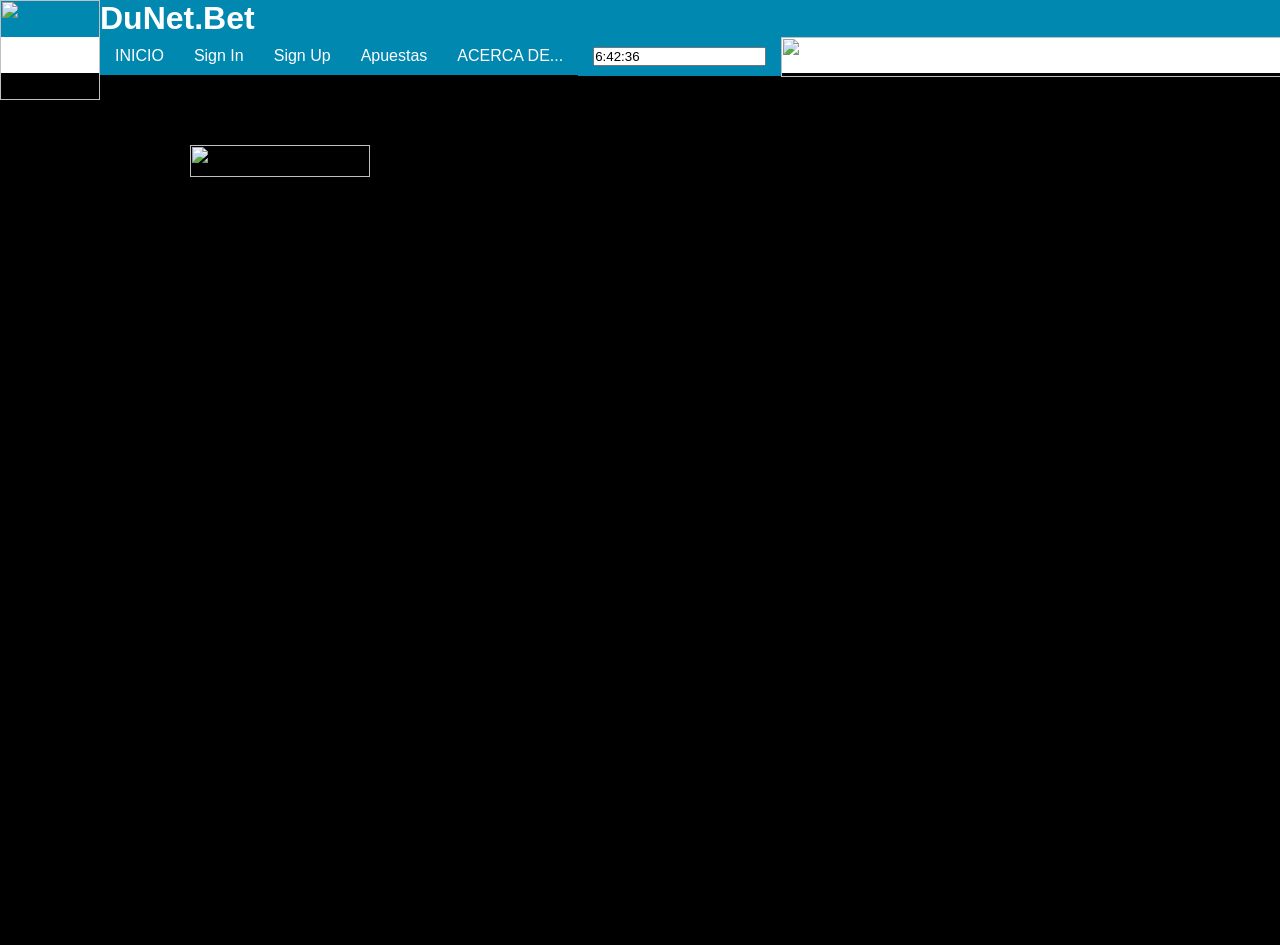
==== index.html @ fda22833 "Agregando funcionalidad de apostar completa" ====
<html>

<head>
	<title>DuNet.Bet Apuestas Deportivas</title>

	<link rel="stylesheet" href="CSS.css">

	<script type="text/javascript" src="JavaScript.js"></script>


	<script type="text/javascript">
		/*Esta funcion permite desplegar las opciones de las apuestas */
		function desplegar(tabla_a_desplegar, estadoT) {
			var tablA = document.getElementById(tabla_a_desplegar);
			var estadOt = document.getElementById(estadoT);

			switch (tablA.style.display) {
				case "none":
					tablA.style.display = "block";
					estadOt.innerHTML = "Ocultar coneNido"
					break;
				default:
					tablA.style.display = "none";
					estadOt.innerHTML = "Mostrar coNteNido"
					break;
			}
		} 
	</script>
</head>

<body>
	<script>
		var r = setInterval("hora()");
	</script>
	<div id="header">
		<ul class="nav">
			<li>
				<img src="https://image.flaticon.com/icons/svg/53/53246.svg" height="100px">
			</li>
			<div id="font" color="Whithe">
				<h1>DuNet.Bet</h1>
			</div>
			<li>
				<a href="https://edgarlemus.github.io/index.html">INICIO</a>
			</li>
			<li>
				<a href="#miModal2">Sign In</a>
			</li>
			<li>
				<a href="#miModal">Sign Up</a>
			</li>
			<li>
				<a href="#miModal3">Apuestas</a>
			</li>
			<li>
				<a href="https://edgarlemus.github.io/Acerca.html">ACERCA DE...</a>
			</li>
			<li>
				<a href="">
					<p>
						<form>
							<input type "text" name="mireloj" onclick="hora">
						</form>
					</p>
				</a>
			</li>
			<li>
				<div>
					<img src="https://edgarlemus.github.io/continuidad2.jpg" height="40px" width="577">
				</div>
			</li>
		</ul>
	</div>
	<br>
	<br>
	<div id="contenedor">
		<br>
		<br>
		<br>
		<br>
		<center>
			<div id="container">
				<div id="slider">
					<figure>
						<img src="http://www.futbolypoker.com/wp-content/uploads/2016/09/barsa-madrid-atletico.jpg" alt>
						<img src="https://3.bp.blogspot.com/-KJ3viiTWZzM/V7-4p0g2rTI/AAAAAAAABXQ/W3p3cTBWV5wLwqEpEs8mnenDtg_yWc5LgCLcB/s1600/Group%2BStage%2BDraw%2BFor%2BChampions%2BLeague.jpg"
						 alt>
						<img src="http://www.futbolypoker.com/wp-content/uploads/2016/09/borussia-madrid-16.jpg" alt>
						<img src="https://cdn.vox-cdn.com/thumbor/oLOKF3Wvp6DNpCs7K2Aa_NggYmw=/0x0:1920x1280/1200x675/filters:focal(700x388:1006x694)/cdn.vox-cdn.com/uploads/chorus_image/image/56382327/003_Floyd_Mayweather_vs_Conor_McGregor.0.jpg"
						 alt>
						<img src="http://cdn.craziestsportsfights.com/wp-content/uploads/2015/10/ufc-ultimate-fighting-championship-logo-wallpaper-background.jpg"
						 alt>
					</figure>
				</div>
			</div>
		</center>
		<div id="miModal" class="modal">
			<div class="modal-contenido">
				<a href="#">Close...</a>
				<br>
				<center>
					<h1>DUNET.BET SIGN UP</h1>
				</center>
				<br>
				<label>
					<b>First Name:</b>
				</label>
				<input id="firstR" type="text" placeholder="Enter First Name" name="first" required>
				<br>
				<label>
					<b>Last Name:</b>
				</label>
				<input id="lastR" type="text" placeholder="Enter Last Name" name="last" required>
				<br>
				<label>
					<b>Email:</b>
				</label>
				<input id="emailR" type="text" placeholder="Enter Email" name="email" required>
				<br>
				<label>
					<b>Password:</b>
				</label>
				<input id="passwordR" type="password" placeholder="Enter Password" name="psw" required>
				<br>
				<label>
					<b>Repeat Password:</b>
				</label>
				<input id="passwordRR" type="password" placeholder="Repeat Password" name="psw-repeat" required>
				<br>
				<label>
					<b>Birthdate:</b>
				</label>
				<input id="birthdate" type="text" placeholder="Enter Birthdate" name="birthdate" required>
				<br>
				<label>
					<b>Documents:</b>
				</label>
				<input id="documents" type="text" placeholder="Enter Identity Documents" name="documents" required>
				<br>
				<div class="clearfix">
					<center>
						<button type="submit" onclick="registrerUser()" class="signupbtn">Sign Up</button>
					</center>
				</div>
				<div id="demo">Si tienes cuenta de Facebook ingresa con ella</div>
				<button onclick="info()">Login whit Facebook</button>
			</div>
		</div>



		<div id="miModal2" class="modal2">
			<div class="modal-contenido2">
				<a href="#">Close...</a>
				<br>
				<center>
					<h1>DUNET.BET LOGIN</h1>
				</center>
				<br>
				<label>
					<b>Email:</b>
				</label>
				<input id="emailL" type="text" placeholder="Enter Email" name="email" required>
				<br>
				<label>
					<b>Password:</b>
				</label>
				<input id="passwordL" type="password" placeholder="Enter Password" name="psw" required>
				<br>
				<input type="checkbox" checked="checked"> Remember me
				<p>By creating an account you agree to our
					<a href="#">Terms & Privacy</a>.</p>
				<br>
				<div class="clearfix">
					<center>
						<button type="submit" onclick="signIn()" class="signupbtn">Sign Up</button>
					</center>
				</div>
				<div id="demo">Si tienes cuenta de Facebook ingresa con ella</div>
				<button onclick="login()">Login whit Facebook</button>
			</div>
		</div>

		<div id="miModal3" class="modal3">
			<div class="modal-contenido3">
				<a href="#">Close...</a>
				<br>
				<center>
					<h1>DUNET.BET #APUESTA</h1>
				</center>
				<br>
				<div>
					<table border="0" width="0">
						<tr>
							<td>Barcelona FC vs Real Madrid</td>
							<td onClick="desplegar('tabla_a_desplegar','estadoT')">[+]</td>
						</tr>
						<tr>
							<td>
								<table border="1" id="tabla_a_desplegar" style="display: none;">
									<tr>
										<td>
											<fieldset>
												<from name="formu1">
													<label>
														<input id="1.1" type="radio" name="d1" value="ganaLocal">
														<label id="1" value="Barcelona"> Barcelona </label>
														<label id="1.1.1">1.5</label>
													</label>
													<label>
														<input id="1.2" type="radio" name="d1" value="empate">
														<label id="2" value="Empate"> Empate </label>
														<label id="1.2.2">3.5</label>
													</label>
													<label>
														<input id="1.3" type="radio" name="d1" value="ganaVisitante">
														<label id="3" value="Real Madrid"> Real </label>
														<label id="1.3.3">2.5</label>
													</label>
												</from>
											</fieldset>
										</td>
									</tr>
								</table>
							</td>
						</tr>
					</table>

					<table border="0" width="0">
						<tr>
							<td>Bayern vs Dortmunt</td>
							<td onClick="desplegar('tabla_a_desplegar2','estadoT2')">[+]</td>
						</tr>
						<tr>
							<td>
								<table border="1" id="tabla_a_desplegar2" style="display: none;">
									<tr>
										<td>
											<fieldset>
												<from name="formu2">
													<label>
														<input id="2.1" type="radio" name="d2" value="ganaLocal">
														<label id="4" value="Bayern"> Bayern</label>
														<label id="2.1.1" value="1.13"> 1.13</label>
													</label>
													<label>
														<input id="2.2" type="radio" name="d2" value="empate">
														<label id="5" value="Empate"> Empate</label>
														<label id="2.2.2" value="7.8"> 7.8</label>
													</label>
													<label>
														<input id="2.3" type="radio" name="d2" value="ganaVisitante">
														<label id="6" value="Dortmunt"> Dortmunt </label>
														<label id="2.3.3" value="3.5">3.5</label>
													</label>
												</from>
											</fieldset>
										</td>
									</tr>
								</table>
							</td>
						</tr>
					</table>

					<table table border="0" width="0">
						<tr>
							<td>Inter vs Milan</td>
							<td onClick="desplegar('tabla_a_desplegar3','estadoT3')">[+]</td>
						</tr>
						<tr>
							<td>
								<table border="1" id="tabla_a_desplegar3" style="display: none;">
									<tr>
										<td>
											<fieldset>
												<from name="formu3">
													<label>
														<input id="3.1" type="radio" name="d3" value="ganaLocal">
														<label id="7" value="Inter"> Inter</label>
														<label id="3.1.1" value="2.33"> 2.33</label>
													</label>
													<label>
														<input id="3.2" type="radio" name="d3" value="empate">
														<label id="8" value="Empate"> Empate</label>
														<label id="3.2.2"> 5.7</label>
													</label>
													<label>
														<input id="3.3" type="radio" name="d3" value="ganaVisitante">
														<label id="9" value="Milan"> Milan</label>
														<label id="3.3.3"> 2.54</label>
													</label>
												</from>
											</fieldset>
										</td>
									</tr>
								</table>
							</td>
						</tr>
					</table>

					<table table border="0" width="0">
						<tr>
							<td>Chelsea vs Leicester</td>
							<td onClick="desplegar('tabla_a_desplegar4','estadoT4')">[+]</td>
						</tr>
						<tr>
							<td>
								<table border="1" id="tabla_a_desplegar4" style="display: none;">
									<tr>
										<td>
											<fieldset>
												<from name="formu4">
													<label>
														<input id="4.1" type="radio" name="d4" value="ganaLocal">
														<label id="10" value="Chelsea"> Chelsea</label>
														<label id="4.1.1"> 1.7</label>
													</label>
													<label>
														<input id="4.2" type="radio" name="d4" value="empate">
														<label id="11" value="Empate"> Empate</label>
														<label id="4.2.2"> 7.4</label>
													</label>
													<label>
														<input id="4.3" type="radio" name="d4" value="ganaVisitante">
														<label id="12" value="Leicester"> Leicester</label>
														<label id="4.3.3"> 2.6</label>
													</label>
												</from>
											</fieldset>
										</td>
									</tr>
								</table>
							</td>
						</tr>
					</table>

					<table table border="0" width="0">
						<tr>
							<td>PSG vs Monaco</td>
							<td onClick="desplegar('tabla_a_desplegar5','estadoT5')">[+]</td>
						</tr>
						<tr>
							<td>
								<table border="1" id="tabla_a_desplegar5" style="display: none;">
									<tr>
										<td>
											<fieldset>
												<from name="formu5">
													<label>
														<input id="5.1" type="radio" name="d5" value="ganaLocal">
														<label id="13" value="PSG"> PSG</label>
														<label id="5.1.1"> 1.03</label>
													</label>
													<label>
														<input id="5.2" type="radio" name="d5" value="empate">
														<label id="14" value="Empate"> Empate</label>
														<label id="5.2.2"> 16.3</label>
													</label>
													<label>
														<input id="5.3" type="radio" name="d5" value="ganaVisitante">
														<label id="15" value="Monaco"> Monaco</label>
														<label id="5.3.3"> 5.6</label>
													</label>
												</from>
											</fieldset>
										</td>
									</tr>
								</table>
							</td>
						</tr>
					</table>

					<table table border="0" width="0">
						<tr>
							<td>Ajax vs Feyenord</td>
							<td onClick="desplegar('tabla_a_desplegar6','estadoT6')">[+]</td>
						</tr>
						<tr>
							<td>
								<table border="1" id="tabla_a_desplegar6" style="display: none;">
									<tr>
										<td>
											<fieldset>
												<legend>Ajax vs Feyenord</legend>
												<from name="formu6">
													<label>
														<input id="6.1" type="radio" name="d6" value="ganaLocal">
														<label id="16" value="Ajax"> Ajax</label>
														<label id="6.1.1"> 1.12 </label>
													</label>
													<label>
														<input id="6.2" type="radio" name="d6" value="empate">
														<label id="17" value="Empate"> Empate</label>
														<label id="6.2.2"> 8.7</label>
													</label>
													<label>
														<input id="6.3" type="radio" name="d6" value="ganaVisitante">
														<label id="18" value="Feyernord"> Feyenord</label>
														<label id="6.3.3"> 8.2</label>
													</label>
												</from>
											</fieldset>
										</td>
									</tr>
								</table>
							</td>
						</tr>
					</table>

					<table table border="0" width="0">
						<tr>
							<td>Manchester City vs Manchester United</td>
							<td onClick="desplegar('tabla_a_desplegar7','estadoT7')">[+]</td>
						</tr>
						<tr>
							<td>
								<table border="1" id="tabla_a_desplegar7" style="display: none;">
									<tr>
										<td>
											<fieldset>
												<from name="formu7">
													<label>
														<input id="7.1" type="radio" name="d7" value="ganaLocal">
														<label id="19" value="Mancit"> ManCit</label>
														<label id="7.1.1"> 2.4</label>
													</label>
													<label>
														<input id="7.2" type="radio" name="d7" value="empate">
														<label id="20" value="Empate"> Empate</label>
														<label id="7.2.2"> 4.5</label>
													</label>
													<label>
														<input id="7.3" type="radio" name="d7" value="ganaVisitante">
														<label id="21" value="ManUnited"> ManUnited</label>
														<label id="7.3.3"> 2.8</label>
													</label>
												</from>
											</fieldset>
										</td>
									</tr>
								</table>
							</td>
						</tr>
					</table>
					
					<div>
							<label>Ingresos: </label><input id="ingresos" type="text" placeholder="0" required>
					</div>
					
					<button onclick="ganancia()">Apostar</button>
					<button onclick="verApuesta()">Ver Apuesta</button>
				</div>
			</div>
		</div>


	</div>
</body>

</html>
---- CSS.css ----
body
				{
					background-color: white;
				}
		
		* {
		padding:0px;
		margin:0px;
		}
		div#container
		{
			width: 900px;
			height: 800px;
		}
		
		#header{
		margin: left;
		width:1368px;
		font-family:Arial, helvetica, sans-serif;	
		}
		
		ul,ol{
		list-style:none;
		}
	div#font{
			background: #0088B0;
			color: white;
		}	
		
		.nav li a {
		background-color:#0088B0;
		color:white;
		text-decoration:none;
		padding:10px 15px;
		display:block;
		}
		
		.nav li a:hover{
		background-color: #434343;
		}

		#contenedor{
			background: black;
		}
		
		.nav > li {
		float:left;
		}
		
		.nav li ul {
		display:none;
		position:absolute;
		min-width:150px;
		}
		
		.nav li:hover > ul{
		display:block;
		}
		
		.nav li ul li {
		position:relative;
		}
		
		.nav li ul li ul {
		right:-140px;
		top:0px;
		}	
		
		@keyframes slidy {
		0% { left: 0%; }
		20% { left: 0%; }
		25% { left: -100%; }
		45% { left: -100%; }
		50% { left: -200%; }
		70% { left: -200%; }
		75% { left: -300%; }
		95% { left: -300%; }
		100% { left: -400%; }
		}
		
		body { margin: 0; padding: 0; } 
		div#slider { overflow: hidden; }
		div#slider figure img {width: 20%; float: left; }
		div#slider figure { 
		  position: relative;
		  width: 4500px;
		  margin: 0;
		  left: 0;
		  text-align: left;
		  font-size: 0;
		  animation: 30s 
		  slidy infinite; 
        }
        
        .modal-contenido{
			background-color:#0088B0;
			width:300px;
			padding: 10px 20px;
			margin: 20% auto;
			position: relative;
		  }
		  .modal{
			background-color: rgba(0,0,0,.8);
			position:fixed;
			top:0;
			right:0;
			bottom:0;
			left:0;
			opacity:0;
			pointer-events:none;
			transition: all 1s;
		  }
		  #miModal:target{
			opacity:1;
			pointer-events:auto;
		  }

		  .modal-contenido2{
			background-color:#0088B0;
			width:300px;
			padding: 10px 20px;
			margin: 20% auto;
			position: relative;
		  }
		  .modal2{
			background-color: rgba(0,0,0,.8);
			position:fixed;
			top:0;
			right:0;
			bottom:0;
			left:0;
			opacity:0;
			pointer-events:none;
			transition: all 1s;
		  }
		  #miModal2:target{
			opacity:1;
			pointer-events:auto;
		  }

		  .modal-contenido3{
			background-color:#0088B0;
			width:300px;
			padding: 10px 20px;
			margin: 20% auto;
			position: relative;
		  }
		  .modal3{
			background-color: rgba(0,0,0,.8);
			position:fixed;
			top:0;
			right:0;
			bottom:0;
			left:0;
			opacity:0;
			pointer-events:none;
			transition: all 1s;
		  }
		  #miModal3:target{
			opacity:1;
			pointer-events:auto;
		  }
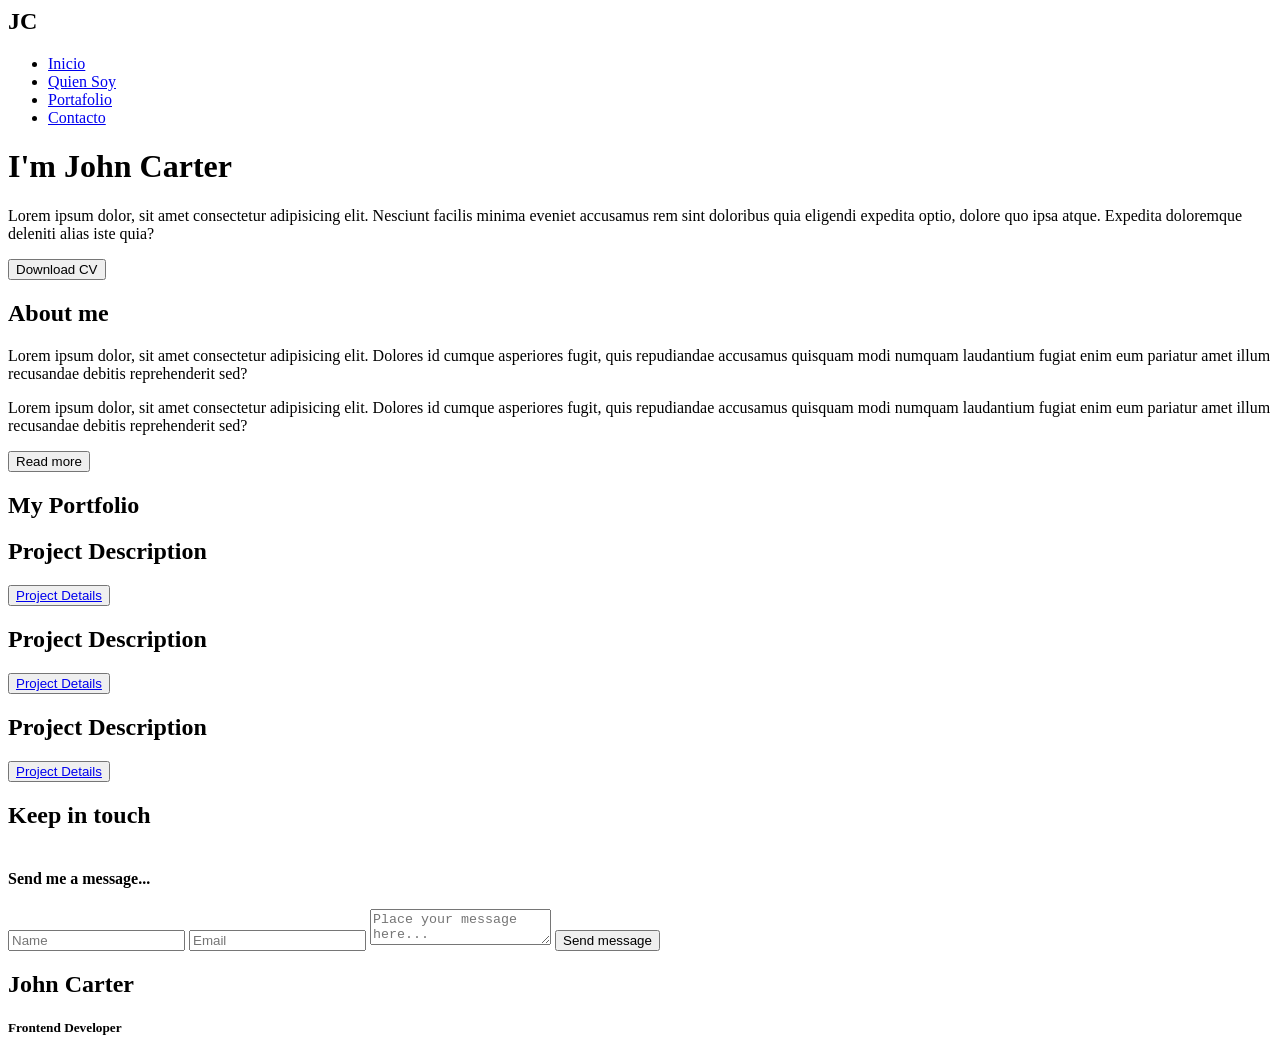
==== commit 9de699e8: "Init Portafolio" ====
--- a/index.html
+++ b/index.html
@@ -1,460 +1,153 @@
-<html>
 
 <head>
-	<title>DuNet.Bet Apuestas Deportivas</title>
-
-	<link rel="stylesheet" href="CSS.css">
-
-	<script type="text/javascript" src="JavaScript.js"></script>
-
-
-	<script type="text/javascript">
-		/*Esta funcion permite desplegar las opciones de las apuestas */
-		function desplegar(tabla_a_desplegar, estadoT) {
-			var tablA = document.getElementById(tabla_a_desplegar);
-			var estadOt = document.getElementById(estadoT);
-
-			switch (tablA.style.display) {
-				case "none":
-					tablA.style.display = "block";
-					estadOt.innerHTML = "Ocultar coneNido"
-					break;
-				default:
-					tablA.style.display = "none";
-					estadOt.innerHTML = "Mostrar coNteNido"
-					break;
-			}
-		} 
-	</script>
-</head>
-
-<body>
-	<script>
-		var r = setInterval("hora()");
-	</script>
-	<div id="header">
-		<ul class="nav">
-			<li>
-				<img src="https://image.flaticon.com/icons/svg/53/53246.svg" height="100px">
-			</li>
-			<div id="font" color="Whithe">
-				<h1>DuNet.Bet</h1>
-			</div>
-			<li>
-				<a href="https://edgarlemus.github.io/index.html">INICIO</a>
-			</li>
-			<li>
-				<a href="#miModal2">Sign In</a>
-			</li>
-			<li>
-				<a href="#miModal">Sign Up</a>
-			</li>
-			<li>
-				<a href="#miModal3">Apuestas</a>
-			</li>
-			<li>
-				<a href="https://edgarlemus.github.io/Acerca.html">ACERCA DE...</a>
-			</li>
-			<li>
-				<a href="">
-					<p>
-						<form>
-							<input type "text" name="mireloj" onclick="hora">
-						</form>
-					</p>
-				</a>
-			</li>
-			<li>
-				<div>
-					<img src="https://edgarlemus.github.io/continuidad2.jpg" height="40px" width="577">
-				</div>
-			</li>
-		</ul>
-	</div>
-	<br>
-	<br>
-	<div id="contenedor">
-		<br>
-		<br>
-		<br>
-		<br>
-		<center>
-			<div id="container">
-				<div id="slider">
-					<figure>
-						<img src="http://www.futbolypoker.com/wp-content/uploads/2016/09/barsa-madrid-atletico.jpg" alt>
-						<img src="https://3.bp.blogspot.com/-KJ3viiTWZzM/V7-4p0g2rTI/AAAAAAAABXQ/W3p3cTBWV5wLwqEpEs8mnenDtg_yWc5LgCLcB/s1600/Group%2BStage%2BDraw%2BFor%2BChampions%2BLeague.jpg"
-						 alt>
-						<img src="http://www.futbolypoker.com/wp-content/uploads/2016/09/borussia-madrid-16.jpg" alt>
-						<img src="https://cdn.vox-cdn.com/thumbor/oLOKF3Wvp6DNpCs7K2Aa_NggYmw=/0x0:1920x1280/1200x675/filters:focal(700x388:1006x694)/cdn.vox-cdn.com/uploads/chorus_image/image/56382327/003_Floyd_Mayweather_vs_Conor_McGregor.0.jpg"
-						 alt>
-						<img src="http://cdn.craziestsportsfights.com/wp-content/uploads/2015/10/ufc-ultimate-fighting-championship-logo-wallpaper-background.jpg"
-						 alt>
-					</figure>
-				</div>
-			</div>
-		</center>
-		<div id="miModal" class="modal">
-			<div class="modal-contenido">
-				<a href="#">Close...</a>
-				<br>
-				<center>
-					<h1>DUNET.BET SIGN UP</h1>
-				</center>
-				<br>
-				<label>
-					<b>First Name:</b>
-				</label>
-				<input id="firstR" type="text" placeholder="Enter First Name" name="first" required>
-				<br>
-				<label>
-					<b>Last Name:</b>
-				</label>
-				<input id="lastR" type="text" placeholder="Enter Last Name" name="last" required>
-				<br>
-				<label>
-					<b>Email:</b>
-				</label>
-				<input id="emailR" type="text" placeholder="Enter Email" name="email" required>
-				<br>
-				<label>
-					<b>Password:</b>
-				</label>
-				<input id="passwordR" type="password" placeholder="Enter Password" name="psw" required>
-				<br>
-				<label>
-					<b>Repeat Password:</b>
-				</label>
-				<input id="passwordRR" type="password" placeholder="Repeat Password" name="psw-repeat" required>
-				<br>
-				<label>
-					<b>Birthdate:</b>
-				</label>
-				<input id="birthdate" type="text" placeholder="Enter Birthdate" name="birthdate" required>
-				<br>
-				<label>
-					<b>Documents:</b>
-				</label>
-				<input id="documents" type="text" placeholder="Enter Identity Documents" name="documents" required>
-				<br>
-				<div class="clearfix">
-					<center>
-						<button type="submit" onclick="registrerUser()" class="signupbtn">Sign Up</button>
-					</center>
-				</div>
-				<div id="demo">Si tienes cuenta de Facebook ingresa con ella</div>
-				<button onclick="info()">Login whit Facebook</button>
-			</div>
-		</div>
-
-
-
-		<div id="miModal2" class="modal2">
-			<div class="modal-contenido2">
-				<a href="#">Close...</a>
-				<br>
-				<center>
-					<h1>DUNET.BET LOGIN</h1>
-				</center>
-				<br>
-				<label>
-					<b>Email:</b>
-				</label>
-				<input id="emailL" type="text" placeholder="Enter Email" name="email" required>
-				<br>
-				<label>
-					<b>Password:</b>
-				</label>
-				<input id="passwordL" type="password" placeholder="Enter Password" name="psw" required>
-				<br>
-				<input type="checkbox" checked="checked"> Remember me
-				<p>By creating an account you agree to our
-					<a href="#">Terms & Privacy</a>.</p>
-				<br>
-				<div class="clearfix">
-					<center>
-						<button type="submit" onclick="signIn()" class="signupbtn">Sign Up</button>
-					</center>
-				</div>
-				<div id="demo">Si tienes cuenta de Facebook ingresa con ella</div>
-				<button onclick="login()">Login whit Facebook</button>
-			</div>
-		</div>
-
-		<div id="miModal3" class="modal3">
-			<div class="modal-contenido3">
-				<a href="#">Close...</a>
-				<br>
-				<center>
-					<h1>DUNET.BET #APUESTA</h1>
-				</center>
-				<br>
-				<div>
-					<table border="0" width="0">
-						<tr>
-							<td>Barcelona FC vs Real Madrid</td>
-							<td onClick="desplegar('tabla_a_desplegar','estadoT')">[+]</td>
-						</tr>
-						<tr>
-							<td>
-								<table border="1" id="tabla_a_desplegar" style="display: none;">
-									<tr>
-										<td>
-											<fieldset>
-												<from name="formu1">
-													<label>
-														<input id="1.1" type="radio" name="d1" value="ganaLocal">
-														<label id="1" value="Barcelona"> Barcelona </label>
-														<label id="1.1.1">1.5</label>
-													</label>
-													<label>
-														<input id="1.2" type="radio" name="d1" value="empate">
-														<label id="2" value="Empate"> Empate </label>
-														<label id="1.2.2">3.5</label>
-													</label>
-													<label>
-														<input id="1.3" type="radio" name="d1" value="ganaVisitante">
-														<label id="3" value="Real Madrid"> Real </label>
-														<label id="1.3.3">2.5</label>
-													</label>
-												</from>
-											</fieldset>
-										</td>
-									</tr>
-								</table>
-							</td>
-						</tr>
-					</table>
-
-					<table border="0" width="0">
-						<tr>
-							<td>Bayern vs Dortmunt</td>
-							<td onClick="desplegar('tabla_a_desplegar2','estadoT2')">[+]</td>
-						</tr>
-						<tr>
-							<td>
-								<table border="1" id="tabla_a_desplegar2" style="display: none;">
-									<tr>
-										<td>
-											<fieldset>
-												<from name="formu2">
-													<label>
-														<input id="2.1" type="radio" name="d2" value="ganaLocal">
-														<label id="4" value="Bayern"> Bayern</label>
-														<label id="2.1.1" value="1.13"> 1.13</label>
-													</label>
-													<label>
-														<input id="2.2" type="radio" name="d2" value="empate">
-														<label id="5" value="Empate"> Empate</label>
-														<label id="2.2.2" value="7.8"> 7.8</label>
-													</label>
-													<label>
-														<input id="2.3" type="radio" name="d2" value="ganaVisitante">
-														<label id="6" value="Dortmunt"> Dortmunt </label>
-														<label id="2.3.3" value="3.5">3.5</label>
-													</label>
-												</from>
-											</fieldset>
-										</td>
-									</tr>
-								</table>
-							</td>
-						</tr>
-					</table>
-
-					<table table border="0" width="0">
-						<tr>
-							<td>Inter vs Milan</td>
-							<td onClick="desplegar('tabla_a_desplegar3','estadoT3')">[+]</td>
-						</tr>
-						<tr>
-							<td>
-								<table border="1" id="tabla_a_desplegar3" style="display: none;">
-									<tr>
-										<td>
-											<fieldset>
-												<from name="formu3">
-													<label>
-														<input id="3.1" type="radio" name="d3" value="ganaLocal">
-														<label id="7" value="Inter"> Inter</label>
-														<label id="3.1.1" value="2.33"> 2.33</label>
-													</label>
-													<label>
-														<input id="3.2" type="radio" name="d3" value="empate">
-														<label id="8" value="Empate"> Empate</label>
-														<label id="3.2.2"> 5.7</label>
-													</label>
-													<label>
-														<input id="3.3" type="radio" name="d3" value="ganaVisitante">
-														<label id="9" value="Milan"> Milan</label>
-														<label id="3.3.3"> 2.54</label>
-													</label>
-												</from>
-											</fieldset>
-										</td>
-									</tr>
-								</table>
-							</td>
-						</tr>
-					</table>
-
-					<table table border="0" width="0">
-						<tr>
-							<td>Chelsea vs Leicester</td>
-							<td onClick="desplegar('tabla_a_desplegar4','estadoT4')">[+]</td>
-						</tr>
-						<tr>
-							<td>
-								<table border="1" id="tabla_a_desplegar4" style="display: none;">
-									<tr>
-										<td>
-											<fieldset>
-												<from name="formu4">
-													<label>
-														<input id="4.1" type="radio" name="d4" value="ganaLocal">
-														<label id="10" value="Chelsea"> Chelsea</label>
-														<label id="4.1.1"> 1.7</label>
-													</label>
-													<label>
-														<input id="4.2" type="radio" name="d4" value="empate">
-														<label id="11" value="Empate"> Empate</label>
-														<label id="4.2.2"> 7.4</label>
-													</label>
-													<label>
-														<input id="4.3" type="radio" name="d4" value="ganaVisitante">
-														<label id="12" value="Leicester"> Leicester</label>
-														<label id="4.3.3"> 2.6</label>
-													</label>
-												</from>
-											</fieldset>
-										</td>
-									</tr>
-								</table>
-							</td>
-						</tr>
-					</table>
-
-					<table table border="0" width="0">
-						<tr>
-							<td>PSG vs Monaco</td>
-							<td onClick="desplegar('tabla_a_desplegar5','estadoT5')">[+]</td>
-						</tr>
-						<tr>
-							<td>
-								<table border="1" id="tabla_a_desplegar5" style="display: none;">
-									<tr>
-										<td>
-											<fieldset>
-												<from name="formu5">
-													<label>
-														<input id="5.1" type="radio" name="d5" value="ganaLocal">
-														<label id="13" value="PSG"> PSG</label>
-														<label id="5.1.1"> 1.03</label>
-													</label>
-													<label>
-														<input id="5.2" type="radio" name="d5" value="empate">
-														<label id="14" value="Empate"> Empate</label>
-														<label id="5.2.2"> 16.3</label>
-													</label>
-													<label>
-														<input id="5.3" type="radio" name="d5" value="ganaVisitante">
-														<label id="15" value="Monaco"> Monaco</label>
-														<label id="5.3.3"> 5.6</label>
-													</label>
-												</from>
-											</fieldset>
-										</td>
-									</tr>
-								</table>
-							</td>
-						</tr>
-					</table>
-
-					<table table border="0" width="0">
-						<tr>
-							<td>Ajax vs Feyenord</td>
-							<td onClick="desplegar('tabla_a_desplegar6','estadoT6')">[+]</td>
-						</tr>
-						<tr>
-							<td>
-								<table border="1" id="tabla_a_desplegar6" style="display: none;">
-									<tr>
-										<td>
-											<fieldset>
-												<legend>Ajax vs Feyenord</legend>
-												<from name="formu6">
-													<label>
-														<input id="6.1" type="radio" name="d6" value="ganaLocal">
-														<label id="16" value="Ajax"> Ajax</label>
-														<label id="6.1.1"> 1.12 </label>
-													</label>
-													<label>
-														<input id="6.2" type="radio" name="d6" value="empate">
-														<label id="17" value="Empate"> Empate</label>
-														<label id="6.2.2"> 8.7</label>
-													</label>
-													<label>
-														<input id="6.3" type="radio" name="d6" value="ganaVisitante">
-														<label id="18" value="Feyernord"> Feyenord</label>
-														<label id="6.3.3"> 8.2</label>
-													</label>
-												</from>
-											</fieldset>
-										</td>
-									</tr>
-								</table>
-							</td>
-						</tr>
-					</table>
-
-					<table table border="0" width="0">
-						<tr>
-							<td>Manchester City vs Manchester United</td>
-							<td onClick="desplegar('tabla_a_desplegar7','estadoT7')">[+]</td>
-						</tr>
-						<tr>
-							<td>
-								<table border="1" id="tabla_a_desplegar7" style="display: none;">
-									<tr>
-										<td>
-											<fieldset>
-												<from name="formu7">
-													<label>
-														<input id="7.1" type="radio" name="d7" value="ganaLocal">
-														<label id="19" value="Mancit"> ManCit</label>
-														<label id="7.1.1"> 2.4</label>
-													</label>
-													<label>
-														<input id="7.2" type="radio" name="d7" value="empate">
-														<label id="20" value="Empate"> Empate</label>
-														<label id="7.2.2"> 4.5</label>
-													</label>
-													<label>
-														<input id="7.3" type="radio" name="d7" value="ganaVisitante">
-														<label id="21" value="ManUnited"> ManUnited</label>
-														<label id="7.3.3"> 2.8</label>
-													</label>
-												</from>
-											</fieldset>
-										</td>
-									</tr>
-								</table>
-							</td>
-						</tr>
-					</table>
-					
-					<div>
-							<label>Ingresos: </label><input id="ingresos" type="text" placeholder="0" required>
-					</div>
-					
-					<button onclick="ganancia()">Apostar</button>
-					<button onclick="verApuesta()">Ver Apuesta</button>
-				</div>
-			</div>
-		</div>
-
-
-	</div>
-</body>
-
-</html>+    <meta charset="UTF-8">
+    <meta http-equiv="X-UA-Compatible" content="IE=edge">
+    <meta name="viewport" content="width=device-width, initial-scale=1.0">
+    <title>portfolio</title>
+    <link rel="stylesheet" href="css/styles.css">
+     <link rel="stylesheet" href="https://use.fontawesome.com/releases/v6.1.1/css/all.css">
+  
+  </head>
+  <body>
+    <div class="wrapper">
+      <header>
+        <nav class="navbar">
+          <div class="brand">
+            <h2>J<span>C</span></h2>
+          </div>
+          <ul class="menu">
+            <li><a href="#"  class="active">Inicio</a></li>
+            <li><a href="#">Quien Soy</a></li>
+            <li><a href="#">Portafolio</a></li>
+            <li><a href="#">Contacto</a></li>
+          </ul>
+        </nav>
+      </header>
+      <main class="main">
+        <div class="info-content">
+          <h1>I'm <span>John</span> Carter</h1>
+           <p>Lorem ipsum dolor, sit amet consectetur adipisicing elit. Nesciunt facilis minima eveniet accusamus rem sint doloribus quia eligendi expedita optio, dolore quo ipsa atque. Expedita doloremque deleniti alias iste quia?</p>
+           <a download href="#"><button class="download-cv">Download CV</button></a>
+        </div>
+        <img src="https://res.cloudinary.com/freelancer2222222222222222/image/upload/v1650543288/samples/pexels-photo-1516680-removebg-preview_f7yxxl.png" alt="">
+      </main>
+    </div>
+      <div class="about">
+        <img src="https://res.cloudinary.com/freelancer2222222222222222/image/upload/v1650543288/samples/about_grtker.png" alt="">
+        <div class="about-info">
+          <h2>About me</h2>
+          <div class="divider"></div>
+          <p>Lorem ipsum dolor, sit amet consectetur adipisicing elit. Dolores id cumque asperiores fugit, quis repudiandae accusamus quisquam modi numquam laudantium fugiat enim eum pariatur amet illum recusandae debitis reprehenderit sed?</p>
+          <p>Lorem ipsum dolor, sit amet consectetur adipisicing elit. Dolores id cumque asperiores fugit, quis repudiandae accusamus quisquam modi numquam laudantium fugiat enim eum pariatur amet illum recusandae debitis reprehenderit sed?</p>
+          <button class="download-cv">Read more</button>
+        </div>
+      </div>
+      <div class="portfolio">
+        <div class="portfolio-heading">
+          <h2>My Portfolio</h2>
+          <div class="divider"></div>
+        </div>
+        <div class="container">
+          <div class="card">
+            <div class="card__img">
+            </div>
+            <div class="card__title">
+              <h2>Project Description</h2>
+            </div>
+            <div class="card__proyect-links">
+              <a href="#">
+                <i class="fab fa-github"></i>
+              </a>
+              <a href="">
+                <i class="fas fa-globe-asia"></i>
+              </a>
+              <a href="">
+                <i class="fas fa-code"></i>
+              </a>
+            </div>
+            <div class="button-content">
+              <button class="project-details-button download-cv">
+                <a href="#">Project Details</a>
+              </button>
+            </div>
+          </div>
+          <div class="card">
+            <div class="card__img">
+            </div>
+            <div class="card__title">
+              <h2>Project Description</h2>
+            </div>
+            <div class="card__proyect-links">
+              <a href="#">
+                <i class="fab fa-github"></i>
+              </a>
+              <a href="">
+                <i class="fas fa-globe-asia"></i>
+              </a>
+              <a href="">
+                <i class="fas fa-code"></i>
+              </a>
+            </div>
+            <div class="button-content">
+              <button class="project-details-button download-cv">
+                <a href="#">Project Details</a>
+              </button>
+            </div>
+          </div>
+          <div class="card">
+            <div class="card__img">
+            </div>
+            <div class="card__title">
+              <h2>Project Description</h2>
+            </div>
+            <div class="card__proyect-links">
+              <a href="#">
+                <i class="fab fa-github"></i>
+              </a>
+              <a href="">
+                <i class="fas fa-globe-asia"></i>
+              </a>
+              <a href="">
+                <i class="fas fa-code"></i>
+              </a>
+            </div>
+            <div class="button-content">
+              <button class="project-details-button download-cv">
+                <a href="#">Project Details</a>
+              </button>
+            </div>
+          </div>
+        </div>
+      </div>
+    
+      <div class="contact-section">
+        <div class="contact-heading">
+          <h2>Keep in touch</h2>
+          <div class="divider"></div>
+        </div>
+        <div class="container-contact">
+          <img src="https://res.cloudinary.com/freelancer2222222222222222/image/upload/v1650543288/samples/img-opacity50_jgruyl.png" alt="">
+          <div class="contact-form">
+            <h4>Send me a message...</h4>
+            <form class="form-group">
+              <input type="text" placeholder="Name" class="input">
+              <input type="email" placeholder="Email" class="input">
+              <textarea name="message" placeholder="Place your message here..."></textarea>
+              <button type="submit" class="btn-submit">Send message</button>
+            </form>
+          </div>
+        </div>
+      </div>
+    
+      <footer class="footer"> 
+        <div class="footer-content">
+          <h2>John Carter</h2>
+          <h5>Frontend Developer</h5>
+        </div>
+        <div class="sotial-networks">
+          <i class="fab fa-instagram"></i>
+          <i class="fab fa-linkedin"></i>
+          <i class="fab fa-twitter-square"></i>
+        </div>
+      </footer>
+    </body>
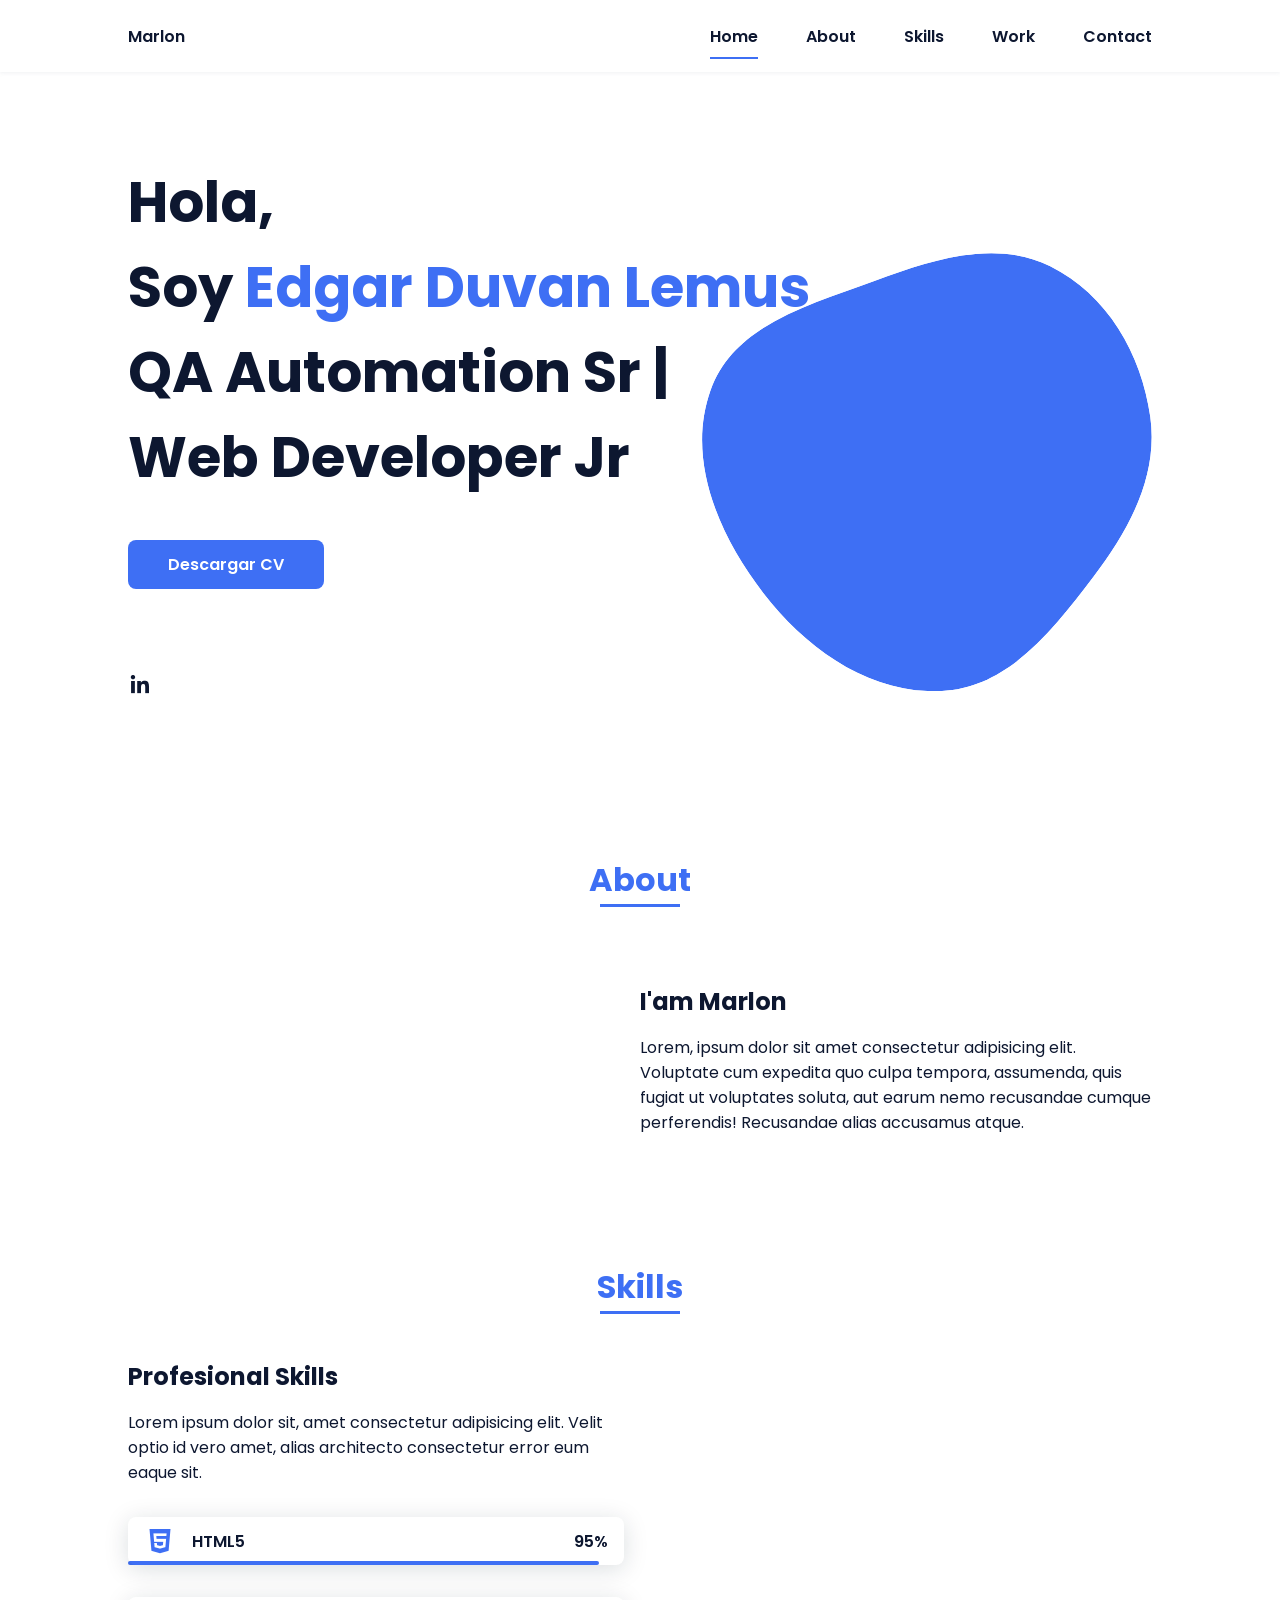
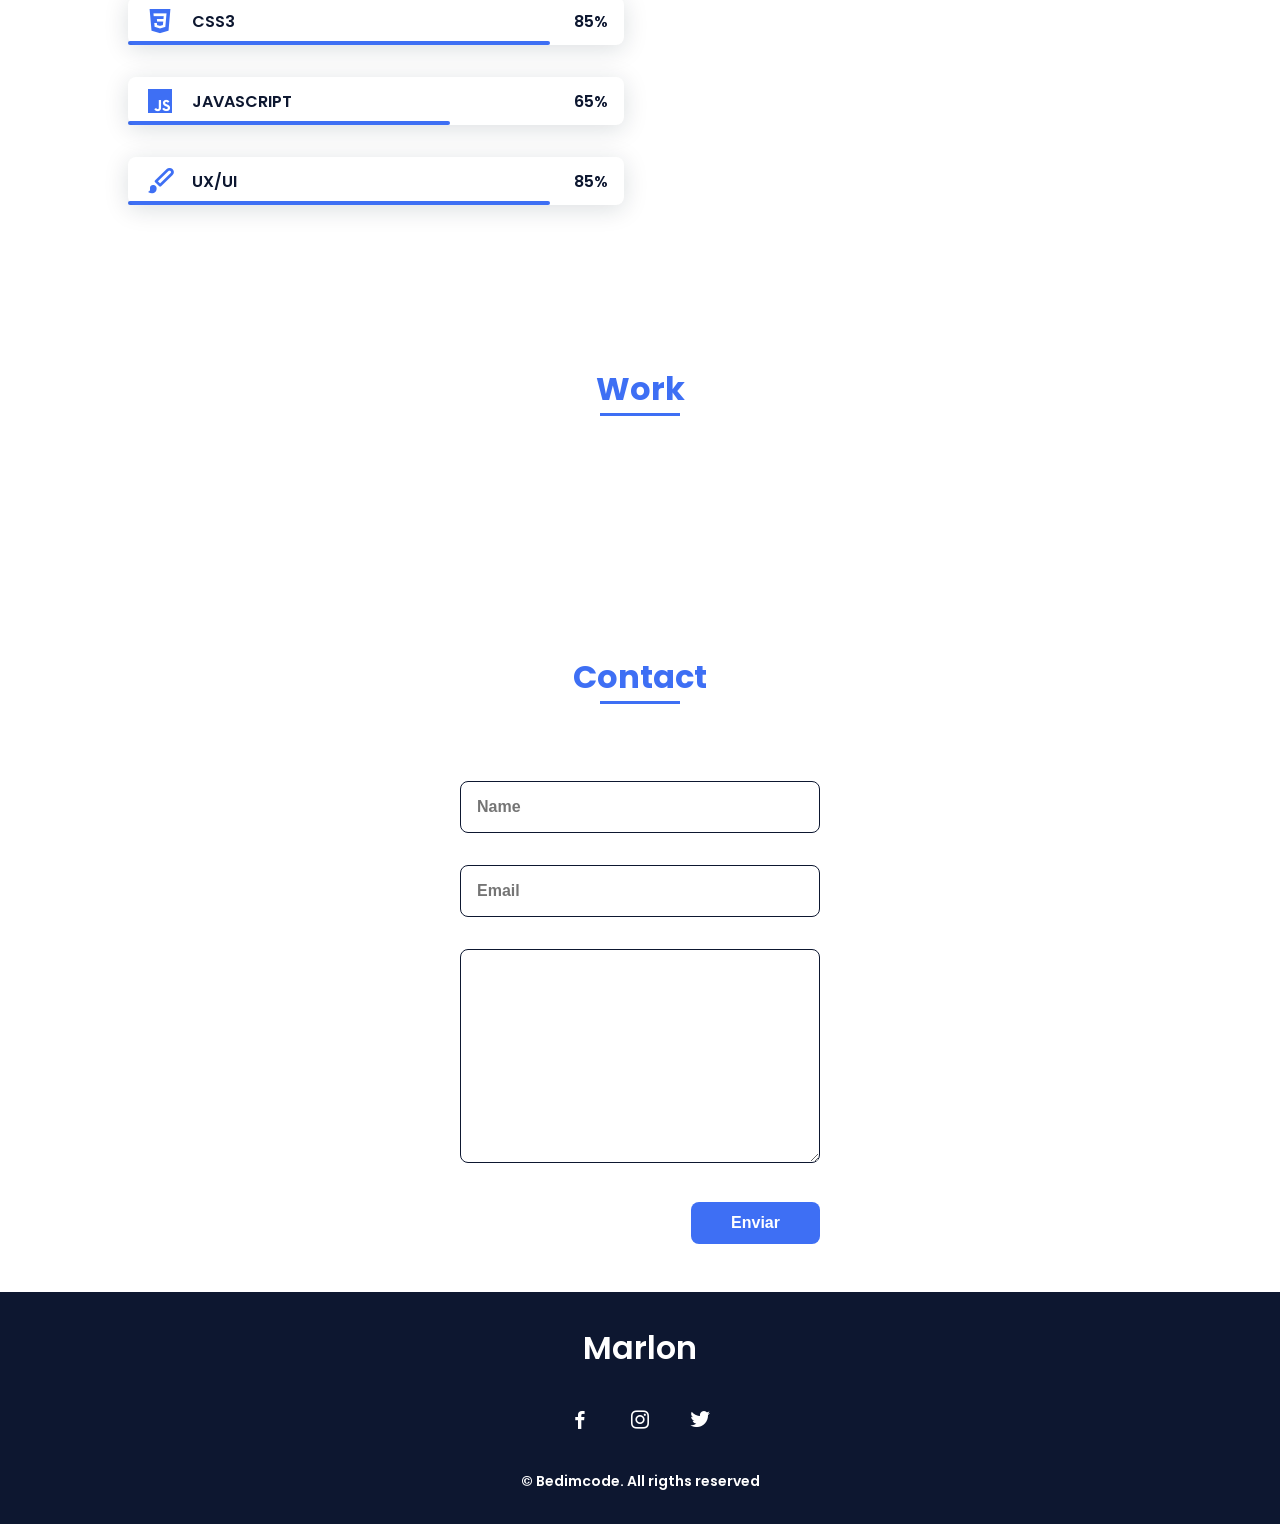
==== commit 87b41d28: "Changed Portafolio" ====
--- a/index.html
+++ b/index.html
@@ -1,153 +1,203 @@
-
-<head>
-    <meta charset="UTF-8">
-    <meta http-equiv="X-UA-Compatible" content="IE=edge">
-    <meta name="viewport" content="width=device-width, initial-scale=1.0">
-    <title>portfolio</title>
-    <link rel="stylesheet" href="css/styles.css">
-     <link rel="stylesheet" href="https://use.fontawesome.com/releases/v6.1.1/css/all.css">
-  
-  </head>
-  <body>
-    <div class="wrapper">
-      <header>
-        <nav class="navbar">
-          <div class="brand">
-            <h2>J<span>C</span></h2>
-          </div>
-          <ul class="menu">
-            <li><a href="#"  class="active">Inicio</a></li>
-            <li><a href="#">Quien Soy</a></li>
-            <li><a href="#">Portafolio</a></li>
-            <li><a href="#">Contacto</a></li>
-          </ul>
-        </nav>
-      </header>
-      <main class="main">
-        <div class="info-content">
-          <h1>I'm <span>John</span> Carter</h1>
-           <p>Lorem ipsum dolor, sit amet consectetur adipisicing elit. Nesciunt facilis minima eveniet accusamus rem sint doloribus quia eligendi expedita optio, dolore quo ipsa atque. Expedita doloremque deleniti alias iste quia?</p>
-           <a download href="#"><button class="download-cv">Download CV</button></a>
-        </div>
-        <img src="https://res.cloudinary.com/freelancer2222222222222222/image/upload/v1650543288/samples/pexels-photo-1516680-removebg-preview_f7yxxl.png" alt="">
-      </main>
-    </div>
-      <div class="about">
-        <img src="https://res.cloudinary.com/freelancer2222222222222222/image/upload/v1650543288/samples/about_grtker.png" alt="">
-        <div class="about-info">
-          <h2>About me</h2>
-          <div class="divider"></div>
-          <p>Lorem ipsum dolor, sit amet consectetur adipisicing elit. Dolores id cumque asperiores fugit, quis repudiandae accusamus quisquam modi numquam laudantium fugiat enim eum pariatur amet illum recusandae debitis reprehenderit sed?</p>
-          <p>Lorem ipsum dolor, sit amet consectetur adipisicing elit. Dolores id cumque asperiores fugit, quis repudiandae accusamus quisquam modi numquam laudantium fugiat enim eum pariatur amet illum recusandae debitis reprehenderit sed?</p>
-          <button class="download-cv">Read more</button>
-        </div>
-      </div>
-      <div class="portfolio">
-        <div class="portfolio-heading">
-          <h2>My Portfolio</h2>
-          <div class="divider"></div>
-        </div>
-        <div class="container">
-          <div class="card">
-            <div class="card__img">
+<!DOCTYPE html>
+<html lang="en">
+    <head>
+        <meta charset="UTF-8">
+        <meta name="viewport" content="width=device-width, initial-scale=1.0">
+
+        <link rel="stylesheet" href="assets/css/styles.css">
+
+        <!-- =====BOX ICONS===== -->
+        <link href='https://cdn.jsdelivr.net/npm/boxicons@2.0.5/css/boxicons.min.css' rel='stylesheet'>
+
+        <title>Portfolio website complete</title>
+    </head>
+    <body>
+        <!--===== HEADER =====-->
+        <header class="l-header">
+            <nav class="nav bd-grid">
+                <div>
+                    <a href="#" class="nav__logo">Marlon</a>
+                </div>
+
+                <div class="nav__menu" id="nav-menu">
+                    <ul class="nav__list">
+                        <li class="nav__item"><a href="#home" class="nav__link active">Home</a></li>
+                        <li class="nav__item"><a href="#about" class="nav__link">About</a></li>
+                        <li class="nav__item"><a href="#skills" class="nav__link">Skills</a></li>
+                        <li class="nav__item"><a href="#work" class="nav__link">Work</a></li>
+                        <li class="nav__item"><a href="#contact" class="nav__link">Contact</a></li>
+                    </ul>
+                </div>
+
+                <div class="nav__toggle" id="nav-toggle">
+                    <i class='bx bx-menu'></i>
+                </div>
+            </nav>
+        </header>
+
+        <main class="l-main">
+            <!--===== HOME =====-->
+            <section class="home bd-grid" id="home">
+                <div class="home__data">
+                    <h1 class="home__title">Hola,<br>Soy <span class="home__title-color">Edgar Duvan Lemus</span><br> QA Automation Sr | <br> Web Developer Jr</h1>
+
+                    <a href="#" class="button">Descargar CV</a>
+                </div>
+
+                <div class="home__social">
+                    <a href="https://www.linkedin.com/in/edgar-duvan-lemus-ramos-731070136/" class="home__social-icon"><i class='bx bxl-linkedin'></i></a>
+                </div>
+
+                <div class="home__img">
+                    <svg class="home__blob" viewBox="0 0 479 467" xmlns="http://www.w3.org/2000/svg" xmlns:xlink="http://www.w3.org/1999/xlink">
+                        <mask id="mask0" mask-type="alpha">
+                            <path d="M9.19024 145.964C34.0253 76.5814 114.865 54.7299 184.111 29.4823C245.804 6.98884 311.86 -14.9503 370.735 14.143C431.207 44.026 467.948 107.508 477.191 174.311C485.897 237.229 454.931 294.377 416.506 344.954C373.74 401.245 326.068 462.801 255.442 466.189C179.416 469.835 111.552 422.137 65.1576 361.805C17.4835 299.81 -17.1617 219.583 9.19024 145.964Z"/>
+                        </mask>
+                        <g mask="url(#mask0)">
+                            <path d="M9.19024 145.964C34.0253 76.5814 114.865 54.7299 184.111 29.4823C245.804 6.98884 311.86 -14.9503 370.735 14.143C431.207 44.026 467.948 107.508 477.191 174.311C485.897 237.229 454.931 294.377 416.506 344.954C373.74 401.245 326.068 462.801 255.442 466.189C179.416 469.835 111.552 422.137 65.1576 361.805C17.4835 299.81 -17.1617 219.583 9.19024 145.964Z"/>
+                            <image class="home__blob-img" x="50" y="60" href="assets/img/perfil.png"/>
+                        </g>
+                    </svg>
+                </div>
+            </section>
+
+            <!--===== ABOUT =====-->
+            <section class="about section " id="about">
+                <h2 class="section-title">About</h2>
+
+                <div class="about__container bd-grid">
+                    <div class="about__img">
+                        <img src="assets/img/about.jpg" alt="">
+                    </div>
+                    
+                    <div>
+                        <h2 class="about__subtitle">I'am Marlon</h2>
+                        <p class="about__text">Lorem, ipsum dolor sit amet consectetur adipisicing elit. Voluptate cum expedita quo culpa tempora, assumenda, quis fugiat ut voluptates soluta, aut earum nemo recusandae cumque perferendis! Recusandae alias accusamus atque.</p>           
+                    </div>                                   
+                </div>
+            </section>
+
+            <!--===== SKILLS =====-->
+            <section class="skills section" id="skills">
+                <h2 class="section-title">Skills</h2>
+
+                <div class="skills__container bd-grid">          
+                    <div>
+                        <h2 class="skills__subtitle">Profesional Skills</h2>
+                        <p class="skills__text">Lorem ipsum dolor sit, amet consectetur adipisicing elit. Velit optio id vero amet, alias architecto consectetur error eum eaque sit.</p>
+                        <div class="skills__data">
+                            <div class="skills__names">
+                                <i class='bx bxl-html5 skills__icon'></i>
+                                <span class="skills__name">HTML5</span>
+                            </div>
+                            <div class="skills__bar skills__html">
+
+                            </div>
+                            <div>
+                                <span class="skills__percentage">95%</span>
+                            </div>
+                        </div>
+                        <div class="skills__data">
+                            <div class="skills__names">
+                                <i class='bx bxl-css3 skills__icon'></i>
+                                <span class="skills__name">CSS3</span>
+                            </div>
+                            <div class="skills__bar skills__css">
+                                
+                            </div>
+                            <div>
+                                <span class="skills__percentage">85%</span>
+                            </div>
+                        </div>
+                        <div class="skills__data">
+                            <div class="skills__names">
+                                <i class='bx bxl-javascript skills__icon' ></i>
+                                <span class="skills__name">JAVASCRIPT</span>
+                            </div>
+                            <div class="skills__bar skills__js">
+                                
+                            </div>
+                            <div>
+                                <span class="skills__percentage">65%</span>
+                            </div>
+                        </div>
+                        <div class="skills__data">
+                            <div class="skills__names">
+                                <i class='bx bxs-paint skills__icon'></i>
+                                <span class="skills__name">UX/UI</span>
+                            </div>
+                            <div class="skills__bar skills__ux">
+                                
+                            </div>
+                            <div>
+                                <span class="skills__percentage">85%</span>
+                            </div>
+                        </div>
+                    </div>
+                    
+                    <div>              
+                        <img src="assets/img/work3.jpg" alt="" class="skills__img">
+                    </div>
+                </div>
+            </section>
+
+            <!--===== WORK =====-->
+            <section class="work section" id="work">
+                <h2 class="section-title">Work</h2>
+
+                <div class="work__container bd-grid">
+                    <a href="" class="work__img">
+                        <img src="assets/img/work1.jpg" alt="">
+                    </a>
+                    <a href="" class="work__img">
+                        <img src="assets/img/work2.jpg" alt="">
+                    </a>
+                    <a href="" class="work__img">
+                        <img src="assets/img/work3.jpg" alt="">
+                    </a>
+                    <a href="" class="work__img">
+                        <img src="assets/img/work4.jpg" alt="">
+                    </a>
+                    <a href="" class="work__img">
+                        <img src="assets/img/work5.jpg" alt="">
+                    </a>
+                    <a href="" class="work__img">
+                        <img src="assets/img/work6.jpg" alt="">
+                    </a>
+                </div>
+            </section>
+
+            <!--===== CONTACT =====-->
+            <section class="contact section" id="contact">
+                <h2 class="section-title">Contact</h2>
+
+                <div class="contact__container bd-grid">
+                    <form action="" class="contact__form">
+                        <input type="text" placeholder="Name" class="contact__input">
+                        <input type="mail" placeholder="Email" class="contact__input">
+                        <textarea name="" id="" cols="0" rows="10" class="contact__input"></textarea>
+                        <input type="button" value="Enviar" class="contact__button button">
+                    </form>
+                </div>
+            </section>
+        </main>
+
+        <!--===== FOOTER =====-->
+        <footer class="footer">
+            <p class="footer__title">Marlon</p>
+            <div class="footer__social">
+                <a href="#" class="footer__icon"><i class='bx bxl-facebook' ></i></a>
+                <a href="#" class="footer__icon"><i class='bx bxl-instagram' ></i></a>
+                <a href="#" class="footer__icon"><i class='bx bxl-twitter' ></i></a>
             </div>
-            <div class="card__title">
-              <h2>Project Description</h2>
-            </div>
-            <div class="card__proyect-links">
-              <a href="#">
-                <i class="fab fa-github"></i>
-              </a>
-              <a href="">
-                <i class="fas fa-globe-asia"></i>
-              </a>
-              <a href="">
-                <i class="fas fa-code"></i>
-              </a>
-            </div>
-            <div class="button-content">
-              <button class="project-details-button download-cv">
-                <a href="#">Project Details</a>
-              </button>
-            </div>
-          </div>
-          <div class="card">
-            <div class="card__img">
-            </div>
-            <div class="card__title">
-              <h2>Project Description</h2>
-            </div>
-            <div class="card__proyect-links">
-              <a href="#">
-                <i class="fab fa-github"></i>
-              </a>
-              <a href="">
-                <i class="fas fa-globe-asia"></i>
-              </a>
-              <a href="">
-                <i class="fas fa-code"></i>
-              </a>
-            </div>
-            <div class="button-content">
-              <button class="project-details-button download-cv">
-                <a href="#">Project Details</a>
-              </button>
-            </div>
-          </div>
-          <div class="card">
-            <div class="card__img">
-            </div>
-            <div class="card__title">
-              <h2>Project Description</h2>
-            </div>
-            <div class="card__proyect-links">
-              <a href="#">
-                <i class="fab fa-github"></i>
-              </a>
-              <a href="">
-                <i class="fas fa-globe-asia"></i>
-              </a>
-              <a href="">
-                <i class="fas fa-code"></i>
-              </a>
-            </div>
-            <div class="button-content">
-              <button class="project-details-button download-cv">
-                <a href="#">Project Details</a>
-              </button>
-            </div>
-          </div>
-        </div>
-      </div>
-    
-      <div class="contact-section">
-        <div class="contact-heading">
-          <h2>Keep in touch</h2>
-          <div class="divider"></div>
-        </div>
-        <div class="container-contact">
-          <img src="https://res.cloudinary.com/freelancer2222222222222222/image/upload/v1650543288/samples/img-opacity50_jgruyl.png" alt="">
-          <div class="contact-form">
-            <h4>Send me a message...</h4>
-            <form class="form-group">
-              <input type="text" placeholder="Name" class="input">
-              <input type="email" placeholder="Email" class="input">
-              <textarea name="message" placeholder="Place your message here..."></textarea>
-              <button type="submit" class="btn-submit">Send message</button>
-            </form>
-          </div>
-        </div>
-      </div>
-    
-      <footer class="footer"> 
-        <div class="footer-content">
-          <h2>John Carter</h2>
-          <h5>Frontend Developer</h5>
-        </div>
-        <div class="sotial-networks">
-          <i class="fab fa-instagram"></i>
-          <i class="fab fa-linkedin"></i>
-          <i class="fab fa-twitter-square"></i>
-        </div>
-      </footer>
-    </body>+            <p class="footer__copy">&#169; Bedimcode. All rigths reserved</p>
+        </footer>
+
+
+        <!--===== SCROLL REVEAL =====-->
+        <script src="https://unpkg.com/scrollreveal"></script>
+
+        <!--===== MAIN JS =====-->
+        <script src="assets/js/main.js"></script>
+    </body>
+</html>
--- a/assets/css/styles.css
+++ b/assets/css/styles.css
@@ -0,0 +1,530 @@
+/*===== GOOGLE FONTS =====*/
+@import url("https://fonts.googleapis.com/css2?family=Poppins:wght@400;600;700&display=swap");
+/*===== VARIABLES CSS =====*/
+:root {
+  --header-height: 3rem;
+  --font-semi: 600;
+  /*===== Colores =====*/
+  /*Purple 260 - Red 355 - Blue 224 - Pink 340*/
+  /* HSL color mode */
+  --hue-color: 224;
+  --first-color: hsl(var(--hue-color), 89%, 60%);
+  --second-color: hsl(var(--hue-color), 56%, 12%);
+  /*===== Fuente y tipografia =====*/
+  --body-font: 'Poppins', sans-serif;
+  --big-font-size: 2rem;
+  --h2-font-size: 1.25rem;
+  --normal-font-size: .938rem;
+  --smaller-font-size: .75rem;
+  /*===== Margenes =====*/
+  --mb-2: 1rem;
+  --mb-4: 2rem;
+  --mb-5: 2.5rem;
+  --mb-6: 3rem;
+  /*===== z index =====*/
+  --z-back: -10;
+  --z-fixed: 100;
+}
+
+@media screen and (min-width: 968px) {
+  :root {
+    --big-font-size: 3.5rem;
+    --h2-font-size: 2rem;
+    --normal-font-size: 1rem;
+    --smaller-font-size: .875rem;
+  }
+}
+
+/*===== BASE =====*/
+*, ::before, ::after {
+  box-sizing: border-box;
+}
+
+html {
+  scroll-behavior: smooth;
+}
+
+body {
+  margin: var(--header-height) 0 0 0;
+  font-family: var(--body-font);
+  font-size: var(--normal-font-size);
+  color: var(--second-color);
+}
+
+h1, h2, p {
+  margin: 0;
+}
+
+ul {
+  margin: 0;
+  padding: 0;
+  list-style: none;
+}
+
+a {
+  text-decoration: none;
+}
+
+img {
+  max-width: 100%;
+  height: auto;
+  display: block;
+}
+
+/*===== CLASS CSS ===== */
+.section-title {
+  position: relative;
+  font-size: var(--h2-font-size);
+  color: var(--first-color);
+  margin-top: var(--mb-2);
+  margin-bottom: var(--mb-4);
+  text-align: center;
+}
+
+.section-title::after {
+  position: absolute;
+  content: '';
+  width: 64px;
+  height: 0.18rem;
+  left: 0;
+  right: 0;
+  margin: auto;
+  top: 2rem;
+  background-color: var(--first-color);
+}
+
+.section {
+  padding-top: 3rem;
+  padding-bottom: 2rem;
+}
+
+/*===== LAYOUT =====*/
+.bd-grid {
+  max-width: 1024px;
+  display: grid;
+  margin-left: var(--mb-2);
+  margin-right: var(--mb-2);
+}
+
+.l-header {
+  width: 100%;
+  position: fixed;
+  top: 0;
+  left: 0;
+  z-index: var(--z-fixed);
+  background-color: #fff;
+  box-shadow: 0 1px 4px rgba(146, 161, 176, 0.15);
+}
+
+/*===== NAV =====*/
+.nav {
+  height: var(--header-height);
+  display: flex;
+  justify-content: space-between;
+  align-items: center;
+  font-weight: var(--font-semi);
+}
+
+@media screen and (max-width: 767px) {
+  .nav__menu {
+    position: fixed;
+    top: var(--header-height);
+    right: -100%;
+    width: 80%;
+    height: 100%;
+    padding: 2rem;
+    background-color: var(--second-color);
+    transition: .5s;
+  }
+}
+
+.nav__item {
+  margin-bottom: var(--mb-4);
+}
+
+.nav__link {
+  position: relative;
+  color: #fff;
+}
+
+.nav__link:hover {
+  position: relative;
+}
+
+.nav__link:hover::after {
+  position: absolute;
+  content: '';
+  width: 100%;
+  height: 0.18rem;
+  left: 0;
+  top: 2rem;
+  background-color: var(--first-color);
+}
+
+.nav__logo {
+  color: var(--second-color);
+}
+
+.nav__toggle {
+  color: var(--second-color);
+  font-size: 1.5rem;
+  cursor: pointer;
+}
+
+/*Active menu*/
+.active::after {
+  position: absolute;
+  content: '';
+  width: 100%;
+  height: 0.18rem;
+  left: 0;
+  top: 2rem;
+  background-color: var(--first-color);
+}
+
+/*=== Show menu ===*/
+.show {
+  right: 0;
+}
+
+/*===== HOME =====*/
+.home {
+  position: relative;
+  row-gap: 5rem;
+  padding: 4rem 0 5rem;
+}
+
+.home__data {
+  align-self: center;
+}
+
+.home__title {
+  font-size: var(--big-font-size);
+  margin-bottom: var(--mb-5);
+}
+
+.home__title-color {
+  color: var(--first-color);
+}
+
+.home__social {
+  display: flex;
+  flex-direction: column;
+}
+
+.home__social-icon {
+  width: max-content;
+  margin-bottom: var(--mb-2);
+  font-size: 1.5rem;
+  color: var(--second-color);
+}
+
+.home__social-icon:hover {
+  color: var(--first-color);
+}
+
+.home__img {
+  position: absolute;
+  right: 0;
+  bottom: 0;
+  width: 260px;
+}
+
+.home__blob {
+  fill: var(--first-color);
+}
+
+.home__blob-img {
+  width: 360px;
+}
+
+/*BUTTONS*/
+.button {
+  display: inline-block;
+  background-color: var(--first-color);
+  color: #fff;
+  padding: .75rem 2.5rem;
+  font-weight: var(--font-semi);
+  border-radius: .5rem;
+  transition: .3s;
+}
+
+.button:hover {
+  box-shadow: 0px 10px 36px rgba(0, 0, 0, 0.15);
+}
+
+/* ===== ABOUT =====*/
+.about__container {
+  row-gap: 2rem;
+  text-align: center;
+}
+
+.about__subtitle {
+  margin-bottom: var(--mb-2);
+}
+
+.about__img {
+  justify-self: center;
+}
+
+.about__img img {
+  width: 200px;
+  border-radius: .5rem;
+}
+
+/* ===== SKILLS =====*/
+.skills__container {
+  row-gap: 2rem;
+  text-align: center;
+}
+
+.skills__subtitle {
+  margin-bottom: var(--mb-2);
+}
+
+.skills__text {
+  margin-bottom: var(--mb-4);
+}
+
+.skills__data {
+  display: flex;
+  justify-content: space-between;
+  align-items: center;
+  position: relative;
+  font-weight: var(--font-semi);
+  padding: .5rem 1rem;
+  margin-bottom: var(--mb-4);
+  border-radius: .5rem;
+  box-shadow: 0px 4px 25px rgba(14, 36, 49, 0.15);
+}
+
+.skills__icon {
+  font-size: 2rem;
+  margin-right: var(--mb-2);
+  color: var(--first-color);
+}
+
+.skills__names {
+  display: flex;
+  align-items: center;
+}
+
+.skills__bar {
+  position: absolute;
+  left: 0;
+  bottom: 0;
+  background-color: var(--first-color);
+  height: .25rem;
+  border-radius: .5rem;
+  z-index: var(--z-back);
+}
+
+.skills__html {
+  width: 95%;
+}
+
+.skills__css {
+  width: 85%;
+}
+
+.skills__js {
+  width: 65%;
+}
+
+.skills__ux {
+  width: 85%;
+}
+
+.skills__img {
+  border-radius: .5rem;
+}
+
+/* ===== WORK =====*/
+.work__container {
+  row-gap: 2rem;
+}
+
+.work__img {
+  box-shadow: 0px 4px 25px rgba(14, 36, 49, 0.15);
+  border-radius: .5rem;
+  overflow: hidden;
+}
+
+.work__img img {
+  transition: 1s;
+}
+
+.work__img img:hover {
+  transform: scale(1.1);
+}
+
+/* ===== CONTACT =====*/
+.contact__input {
+  width: 100%;
+  font-size: var(--normal-font-size);
+  font-weight: var(--font-semi);
+  padding: 1rem;
+  border-radius: .5rem;
+  border: 1.5px solid var(--second-color);
+  outline: none;
+  margin-bottom: var(--mb-4);
+}
+
+.contact__button {
+  display: block;
+  border: none;
+  outline: none;
+  font-size: var(--normal-font-size);
+  cursor: pointer;
+  margin-left: auto;
+}
+
+/* ===== FOOTER =====*/
+.footer {
+  background-color: var(--second-color);
+  color: #fff;
+  text-align: center;
+  font-weight: var(--font-semi);
+  padding: 2rem 0;
+}
+
+.footer__title {
+  font-size: 2rem;
+  margin-bottom: var(--mb-4);
+}
+
+.footer__social {
+  margin-bottom: var(--mb-4);
+}
+
+.footer__icon {
+  font-size: 1.5rem;
+  color: #fff;
+  margin: 0 var(--mb-2);
+}
+
+.footer__copy {
+  font-size: var(--smaller-font-size);
+}
+
+/* ===== MEDIA QUERIES=====*/
+@media screen and (max-width: 320px) {
+  .home {
+    row-gap: 2rem;
+  }
+  .home__img {
+    width: 200px;
+  }
+}
+
+@media screen and (min-width: 576px) {
+  .home {
+    padding: 4rem 0 2rem;
+  }
+  .home__social {
+    padding-top: 0;
+    padding-bottom: 2.5rem;
+    flex-direction: row;
+    align-self: flex-end;
+  }
+  .home__social-icon {
+    margin-bottom: 0;
+    margin-right: var(--mb-4);
+  }
+  .home__img {
+    width: 300px;
+    bottom: 25%;
+  }
+  .about__container {
+    grid-template-columns: repeat(2, 1fr);
+    align-items: center;
+    text-align: initial;
+  }
+  .skills__container {
+    grid-template-columns: .7fr;
+    justify-content: center;
+    column-gap: 1rem;
+  }
+  .work__container {
+    grid-template-columns: repeat(2, 1fr);
+    column-gap: 2rem;
+    padding-top: 2rem;
+  }
+  .contact__form {
+    width: 360px;
+    padding-top: 2rem;
+  }
+  .contact__container {
+    justify-items: center;
+  }
+}
+
+@media screen and (min-width: 768px) {
+  body {
+    margin: 0;
+  }
+  .section {
+    padding-top: 4rem;
+    padding-bottom: 3rem;
+  }
+  .section-title {
+    margin-bottom: var(--mb-6);
+  }
+  .section-title::after {
+    width: 80px;
+    top: 3rem;
+  }
+  .nav {
+    height: calc(var(--header-height) + 1.5rem);
+  }
+  .nav__list {
+    display: flex;
+    padding-top: 0;
+  }
+  .nav__item {
+    margin-left: var(--mb-6);
+    margin-bottom: 0;
+  }
+  .nav__toggle {
+    display: none;
+  }
+  .nav__link {
+    color: var(--second-color);
+  }
+  .home {
+    padding: 8rem 0 2rem;
+  }
+  .home__img {
+    width: 400px;
+    bottom: 10%;
+  }
+  .about__container {
+    padding-top: 2rem;
+  }
+  .about__img img {
+    width: 300px;
+  }
+  .skills__container {
+    grid-template-columns: repeat(2, 1fr);
+    column-gap: 2rem;
+    align-items: center;
+    text-align: initial;
+  }
+  .work__container {
+    grid-template-columns: repeat(3, 1fr);
+    column-gap: 2rem;
+  }
+}
+
+@media screen and (min-width: 992px) {
+  .bd-grid {
+    margin-left: auto;
+    margin-right: auto;
+  }
+  .home {
+    padding: 10rem 0 2rem;
+  }
+  .home__img {
+    width: 450px;
+  }
+}
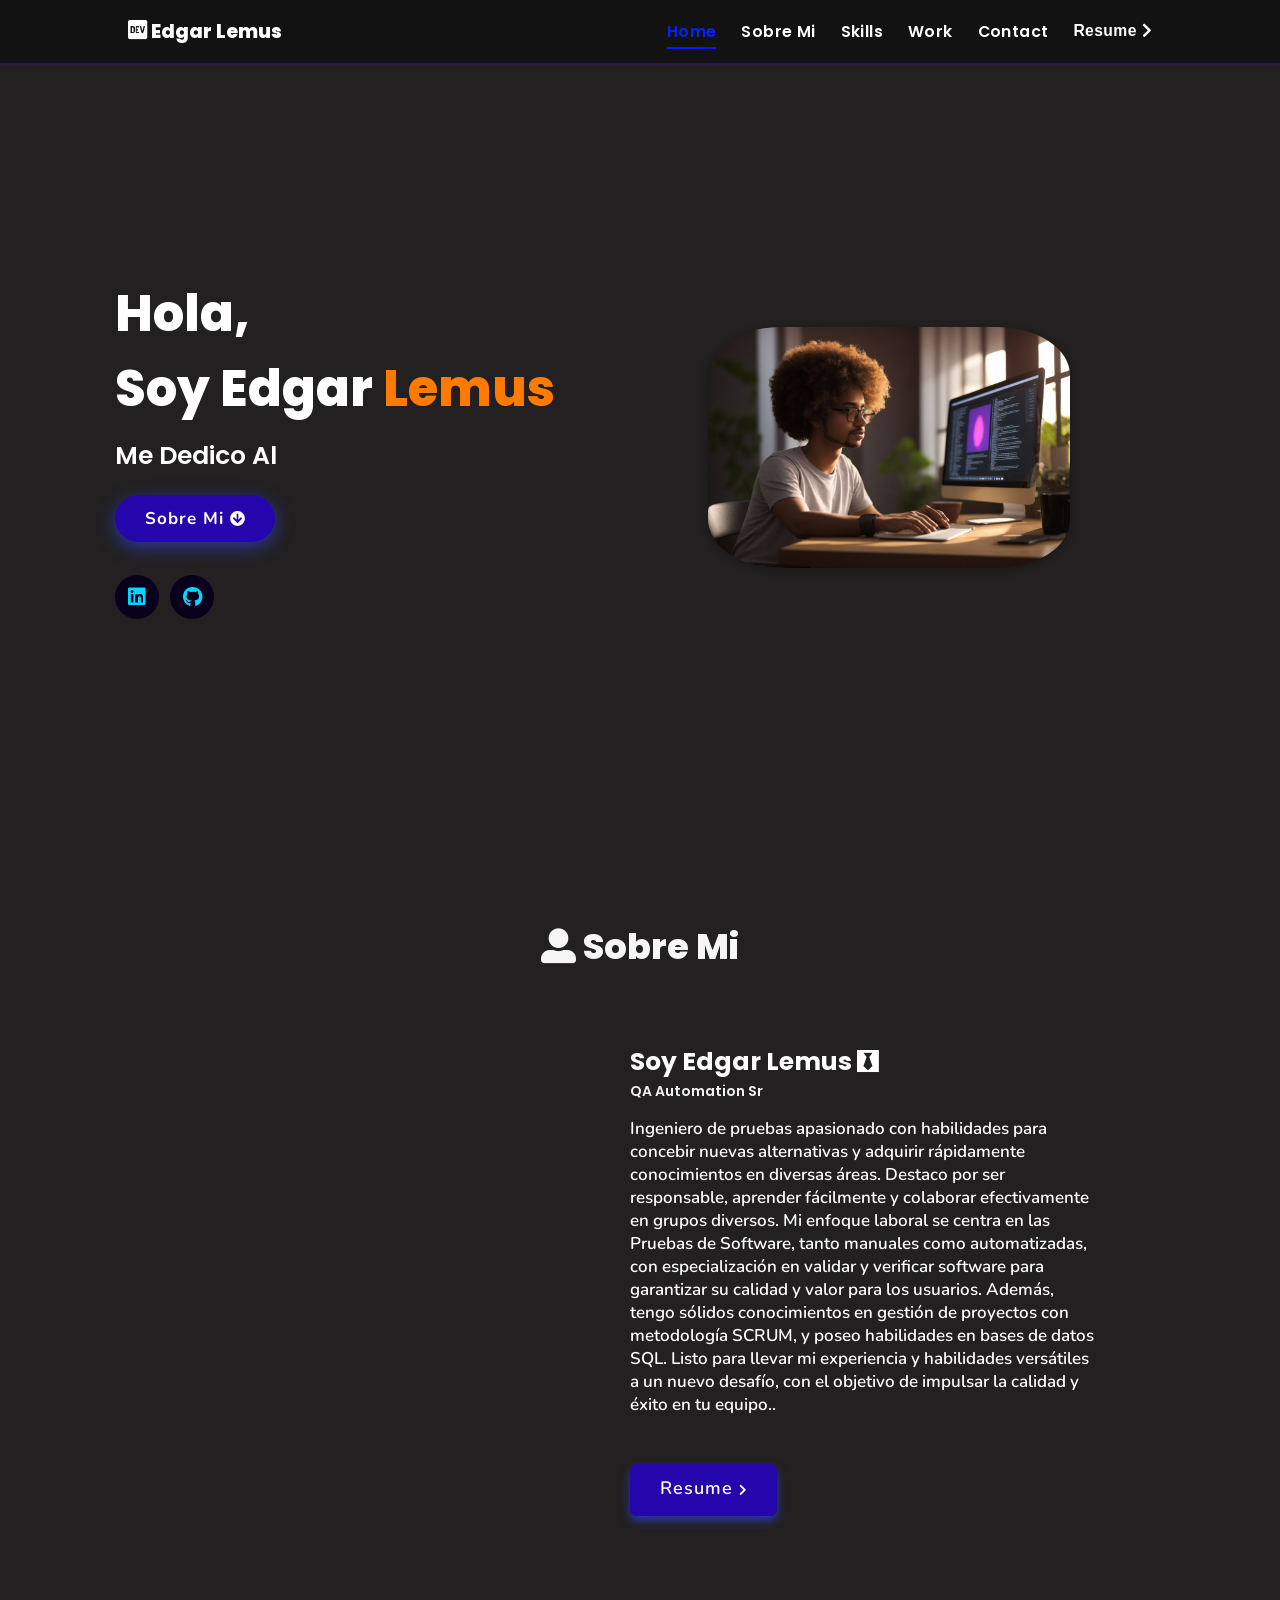
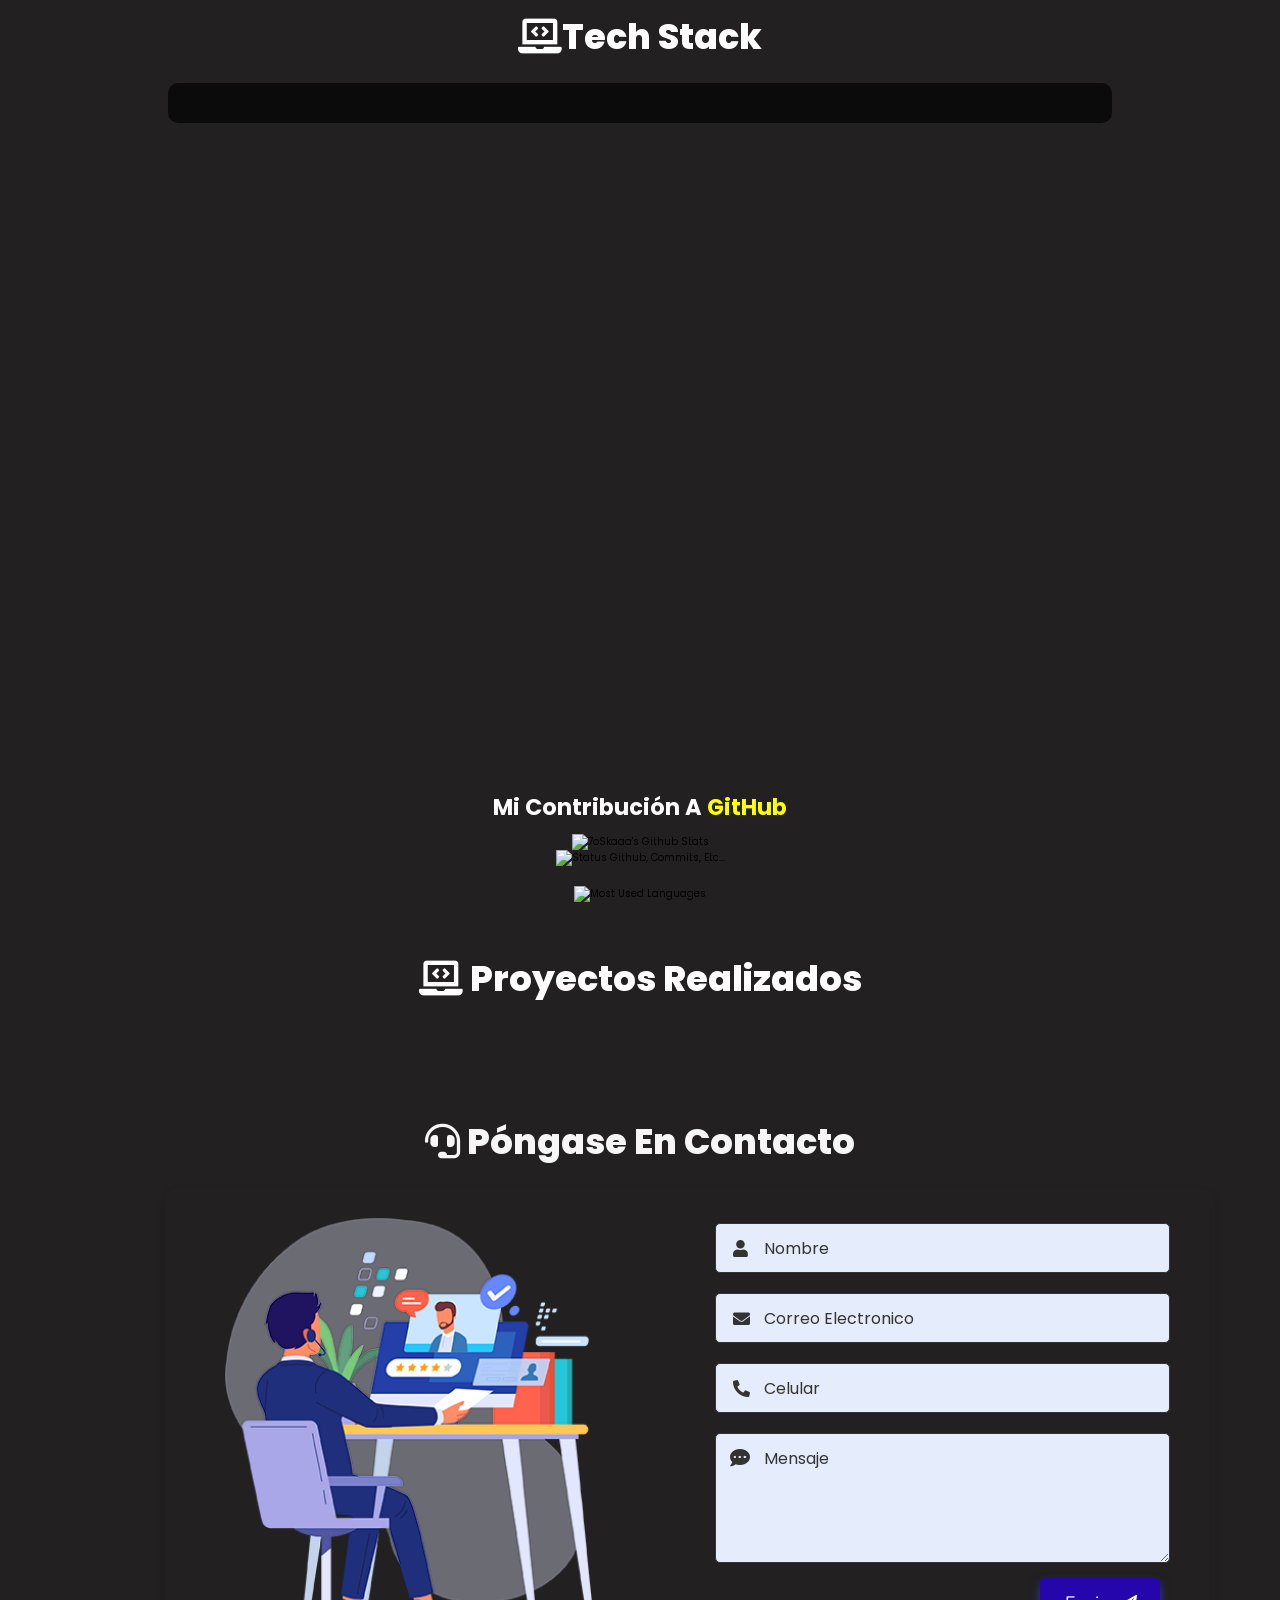
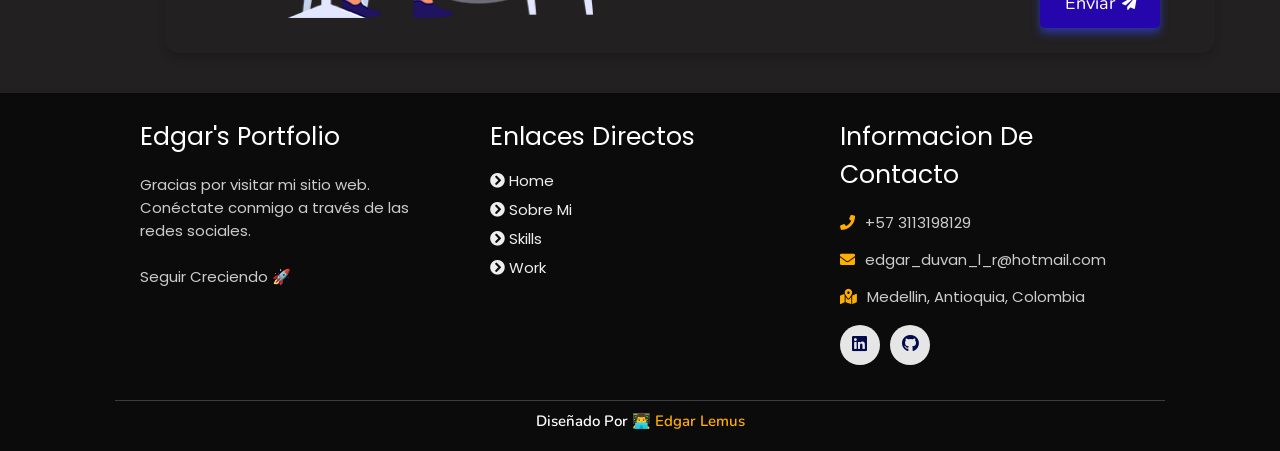
==== commit 2e2da13a: "Finalizacion portafolio" ====
--- a/index.html
+++ b/index.html
@@ -1,203 +1,323 @@
 <!DOCTYPE html>
 <html lang="en">
-    <head>
-        <meta charset="UTF-8">
-        <meta name="viewport" content="width=device-width, initial-scale=1.0">
-
-        <link rel="stylesheet" href="assets/css/styles.css">
-
-        <!-- =====BOX ICONS===== -->
-        <link href='https://cdn.jsdelivr.net/npm/boxicons@2.0.5/css/boxicons.min.css' rel='stylesheet'>
-
-        <title>Portfolio website complete</title>
-    </head>
-    <body>
-        <!--===== HEADER =====-->
-        <header class="l-header">
-            <nav class="nav bd-grid">
-                <div>
-                    <a href="#" class="nav__logo">Marlon</a>
-                </div>
-
-                <div class="nav__menu" id="nav-menu">
-                    <ul class="nav__list">
-                        <li class="nav__item"><a href="#home" class="nav__link active">Home</a></li>
-                        <li class="nav__item"><a href="#about" class="nav__link">About</a></li>
-                        <li class="nav__item"><a href="#skills" class="nav__link">Skills</a></li>
-                        <li class="nav__item"><a href="#work" class="nav__link">Work</a></li>
-                        <li class="nav__item"><a href="#contact" class="nav__link">Contact</a></li>
-                    </ul>
-                </div>
-
-                <div class="nav__toggle" id="nav-toggle">
-                    <i class='bx bx-menu'></i>
-                </div>
-            </nav>
-        </header>
-
-        <main class="l-main">
-            <!--===== HOME =====-->
-            <section class="home bd-grid" id="home">
-                <div class="home__data">
-                    <h1 class="home__title">Hola,<br>Soy <span class="home__title-color">Edgar Duvan Lemus</span><br> QA Automation Sr | <br> Web Developer Jr</h1>
-
-                    <a href="#" class="button">Descargar CV</a>
-                </div>
-
-                <div class="home__social">
-                    <a href="https://www.linkedin.com/in/edgar-duvan-lemus-ramos-731070136/" class="home__social-icon"><i class='bx bxl-linkedin'></i></a>
-                </div>
-
-                <div class="home__img">
-                    <svg class="home__blob" viewBox="0 0 479 467" xmlns="http://www.w3.org/2000/svg" xmlns:xlink="http://www.w3.org/1999/xlink">
-                        <mask id="mask0" mask-type="alpha">
-                            <path d="M9.19024 145.964C34.0253 76.5814 114.865 54.7299 184.111 29.4823C245.804 6.98884 311.86 -14.9503 370.735 14.143C431.207 44.026 467.948 107.508 477.191 174.311C485.897 237.229 454.931 294.377 416.506 344.954C373.74 401.245 326.068 462.801 255.442 466.189C179.416 469.835 111.552 422.137 65.1576 361.805C17.4835 299.81 -17.1617 219.583 9.19024 145.964Z"/>
-                        </mask>
-                        <g mask="url(#mask0)">
-                            <path d="M9.19024 145.964C34.0253 76.5814 114.865 54.7299 184.111 29.4823C245.804 6.98884 311.86 -14.9503 370.735 14.143C431.207 44.026 467.948 107.508 477.191 174.311C485.897 237.229 454.931 294.377 416.506 344.954C373.74 401.245 326.068 462.801 255.442 466.189C179.416 469.835 111.552 422.137 65.1576 361.805C17.4835 299.81 -17.1617 219.583 9.19024 145.964Z"/>
-                            <image class="home__blob-img" x="50" y="60" href="assets/img/perfil.png"/>
-                        </g>
-                    </svg>
-                </div>
-            </section>
-
-            <!--===== ABOUT =====-->
-            <section class="about section " id="about">
-                <h2 class="section-title">About</h2>
-
-                <div class="about__container bd-grid">
-                    <div class="about__img">
-                        <img src="assets/img/about.jpg" alt="">
-                    </div>
-                    
-                    <div>
-                        <h2 class="about__subtitle">I'am Marlon</h2>
-                        <p class="about__text">Lorem, ipsum dolor sit amet consectetur adipisicing elit. Voluptate cum expedita quo culpa tempora, assumenda, quis fugiat ut voluptates soluta, aut earum nemo recusandae cumque perferendis! Recusandae alias accusamus atque.</p>           
-                    </div>                                   
-                </div>
-            </section>
-
-            <!--===== SKILLS =====-->
-            <section class="skills section" id="skills">
-                <h2 class="section-title">Skills</h2>
-
-                <div class="skills__container bd-grid">          
-                    <div>
-                        <h2 class="skills__subtitle">Profesional Skills</h2>
-                        <p class="skills__text">Lorem ipsum dolor sit, amet consectetur adipisicing elit. Velit optio id vero amet, alias architecto consectetur error eum eaque sit.</p>
-                        <div class="skills__data">
-                            <div class="skills__names">
-                                <i class='bx bxl-html5 skills__icon'></i>
-                                <span class="skills__name">HTML5</span>
-                            </div>
-                            <div class="skills__bar skills__html">
-
-                            </div>
-                            <div>
-                                <span class="skills__percentage">95%</span>
-                            </div>
-                        </div>
-                        <div class="skills__data">
-                            <div class="skills__names">
-                                <i class='bx bxl-css3 skills__icon'></i>
-                                <span class="skills__name">CSS3</span>
-                            </div>
-                            <div class="skills__bar skills__css">
-                                
-                            </div>
-                            <div>
-                                <span class="skills__percentage">85%</span>
-                            </div>
-                        </div>
-                        <div class="skills__data">
-                            <div class="skills__names">
-                                <i class='bx bxl-javascript skills__icon' ></i>
-                                <span class="skills__name">JAVASCRIPT</span>
-                            </div>
-                            <div class="skills__bar skills__js">
-                                
-                            </div>
-                            <div>
-                                <span class="skills__percentage">65%</span>
-                            </div>
-                        </div>
-                        <div class="skills__data">
-                            <div class="skills__names">
-                                <i class='bx bxs-paint skills__icon'></i>
-                                <span class="skills__name">UX/UI</span>
-                            </div>
-                            <div class="skills__bar skills__ux">
-                                
-                            </div>
-                            <div>
-                                <span class="skills__percentage">85%</span>
-                            </div>
-                        </div>
-                    </div>
-                    
-                    <div>              
-                        <img src="assets/img/work3.jpg" alt="" class="skills__img">
-                    </div>
-                </div>
-            </section>
-
-            <!--===== WORK =====-->
-            <section class="work section" id="work">
-                <h2 class="section-title">Work</h2>
-
-                <div class="work__container bd-grid">
-                    <a href="" class="work__img">
-                        <img src="assets/img/work1.jpg" alt="">
-                    </a>
-                    <a href="" class="work__img">
-                        <img src="assets/img/work2.jpg" alt="">
-                    </a>
-                    <a href="" class="work__img">
-                        <img src="assets/img/work3.jpg" alt="">
-                    </a>
-                    <a href="" class="work__img">
-                        <img src="assets/img/work4.jpg" alt="">
-                    </a>
-                    <a href="" class="work__img">
-                        <img src="assets/img/work5.jpg" alt="">
-                    </a>
-                    <a href="" class="work__img">
-                        <img src="assets/img/work6.jpg" alt="">
-                    </a>
-                </div>
-            </section>
-
-            <!--===== CONTACT =====-->
-            <section class="contact section" id="contact">
-                <h2 class="section-title">Contact</h2>
-
-                <div class="contact__container bd-grid">
-                    <form action="" class="contact__form">
-                        <input type="text" placeholder="Name" class="contact__input">
-                        <input type="mail" placeholder="Email" class="contact__input">
-                        <textarea name="" id="" cols="0" rows="10" class="contact__input"></textarea>
-                        <input type="button" value="Enviar" class="contact__button button">
-                    </form>
-                </div>
-            </section>
-        </main>
-
-        <!--===== FOOTER =====-->
-        <footer class="footer">
-            <p class="footer__title">Marlon</p>
-            <div class="footer__social">
-                <a href="#" class="footer__icon"><i class='bx bxl-facebook' ></i></a>
-                <a href="#" class="footer__icon"><i class='bx bxl-instagram' ></i></a>
-                <a href="#" class="footer__icon"><i class='bx bxl-twitter' ></i></a>
+
+<head>
+  <meta charset="UTF-8">
+  <meta http-equiv="X-UA-Compatible" content="IE=edge">
+  <meta name="viewport" content="width=device-width, initial-scale=1.0">
+  <meta name="keywords"
+    content="Shubham Bhati, portfolio, Shubham Bhati, personal portfolio life codes, portfolio design, portfolio website, personal portfolio" />
+  <meta name="description" content="Welcome to Shubham's Portfolio. Java Backend Developer" />
+  <!-- Custom CSS -->
+  <link rel="stylesheet" href="./Assets/css/style.css">
+  <!-- Font Awesome -->
+  <link rel="stylesheet" href="https://cdnjs.cloudflare.com/ajax/libs/font-awesome/5.15.3/css/all.min.css"
+    integrity="sha512-iBBXm8fW90+nuLcSKlbmrPcLa0OT92xO1BIsZ+ywDWZCvqsWgccV3gFoRBv0z+8dLJgyAHIhR35VZc2oM/gI1w=="
+    crossorigin="anonymous" referrerpolicy="no-referrer" />
+  <link rel="stylesheet" href="https://unpkg.com/github-calendar@latest/dist/github-calendar-responsive.css" />
+
+
+
+  <!-- Favicon -->
+
+  <link id='favicon' rel="shortcut icon"
+    href="https://th.bing.com/th/id/R.cda3b7d73ea9d27ebc57e69796622b87?rik=RBze9cBJjorqcA&riu=http%3a%2f%2fwww.icons101.com%2ficon_png%2fsize_512%2fid_32956%2fSb.png&ehk=8RXWPvUn08MryrnrIUwVTerw1MK%2fLsSOn6T2Qy7ED4E%3d&risl=&pid=ImgRaw&r=0"
+    type="image/x-png">
+  <title>Portfolio | Edgar Lemus</title>
+  <script src="https://unpkg.com/eva-icons"></script>
+</head>
+
+<body>
+
+
+
+  <!-- navbar starts -->
+  <header>
+    <a href="/" class="logo"><i class="fab fa-dev"></i> Edgar Lemus</a>
+
+    <div id="menu" style="color: white;" class="fas fa-bars"></div>
+    <nav id="nav-menu" class="navbar">
+      <ul>
+        <li><a class="active nav-link home" href="#home">Home</a></li>
+        <li><a class="nav-link about" href="#about">Sobre mi</a></li>
+        <li><a class="nav-link skills" href="#skills">Skills</a></li>
+        <li><a class="nav-link projects" href="#projects">Work</a></li>
+        <li><a class="nav-link contact" href="#contact">Contact</a></li>
+        <li><button id="resume-button-1">
+            <a id="resume-link-1" href="Assets/Shubham_Bhati_Resume.pdf" download
+              onclick="window.open('Assets/Shubham_Bhati_Resume.pdf')" class="btn nav-link resume"><span>Resume </span>
+              <i class="fas fa-chevron-right"></i>
+            </a>
+          </button></li>
+      </ul>
+    </nav>
+  </header>
+
+
+  <section class="home2" id="home">
+
+
+    <div class="content">
+      <h2>Hola,<br /> Soy Edgar <span>Lemus</span></h2>
+      <p>Me dedico al <span class="typing-text"></span></p>
+      <a href="#about" class="btn"><span>Sobre mi</span>
+        <i class="fas fa-arrow-circle-down"></i>
+      </a>
+      <div class="socials">
+        <ul class="social-icons">
+          <li><a class="linkedin" aria-label="LinkedIn"
+              href="https://www.linkedin.com/in/edgar-duvan-lemus-ramos-731070136/" target="_blank"><i
+                class="fab fa-linkedin"></i></a></li>
+          <li><a class="github" aria-label="GitHub" href="https://github.com/EdgarLemus" target="_blank"><i
+                class="fab fa-github"></i></a></li>
+        </ul>
+      </div>
+    </div>
+    <div class="image">
+      <img draggable="false" class="tilt" id="new23" src="Assets/images/Foto Mia 2.jpg" alt=""
+        style="border-radius: 20%;">
+    </div>
+  </section>
+  <!-- hero section ends -->
+
+
+  <!-- about section starts -->
+  <section class="about about2 section" id="about">
+    <h2 class="heading"><i class="fas fa-user-alt"></i> Sobre <span>Mi</span></h2>
+
+    <div class="row">
+
+      <div class="image">
+        <img draggable="false" class="tilt home-img" src="./Assets/images/IMG_2677.png" alt="">
+      </div>
+      <div class="content">
+        <h3 id="user-detail-name">Soy Edgar Lemus <i class="fab fa-black-tie"></i></h3>
+        <span class="tag">QA Automation Sr<i
+            class="fas fa-mobile-altJava Backend DeveloperJava Backend Developer"></i></span>
+
+        <p id="user-detail-intro">Ingeniero de pruebas apasionado
+          con habilidades para concebir
+          nuevas alternativas y adquirir
+          rápidamente conocimientos en
+          diversas áreas. Destaco por ser
+          responsable, aprender fácilmente y
+          colaborar efectivamente en grupos
+          diversos.
+          Mi enfoque laboral se centra en las
+          Pruebas de Software, tanto manuales
+          como automatizadas, con
+          especialización en validar y verificar
+          software para garantizar su calidad y
+          valor para los usuarios.
+          Además, tengo sólidos conocimientos
+          en gestión de proyectos con
+          metodología SCRUM, y poseo
+          habilidades en bases de datos SQL.
+          Listo para llevar mi experiencia y
+          habilidades versátiles a un nuevo
+          desafío, con el objetivo de impulsar la
+          calidad y éxito en tu equipo.. </p>
+        <div class="resumebtn">
+          <button id="resume-button-2">
+
+            <a id="resume-link-2" href="Assets/Edgar Duvan Lemus Ramos.pdf" download
+              onclick="window.open('Assets/Edgar Duvan Lemus Ramos.pdf')" class="btn"><span>Resume</span>
+              <i class="fas fa-chevron-right"></i>
+            </a>
+          </button>
+
+        </div>
+
+      </div>
+    </div>
+  </section>
+  <!-- about section ends -->
+
+  <!-- skills section starts -->
+  <section class="skills2" id="skills">
+
+    <h2 class="heading"><i class="fas fa-laptop-code"></i>Tech<span> Stack</span></h2>
+
+    <div class="container">
+      <div class="row" id="skillsContainer">
+
+      </div>
+    </div>
+
+  </section>
+  <!-- skills section ends -->
+
+  <section id="gitSection" style="text-align: center;">
+
+    <div id="heading-git">
+
+      <h1 id="ddd">Mi contribución a <span style="color: yellow">GitHub</span><span id="git-image"></span> </h1>
+
+    </div>
+
+
+    <div id="contri">
+
+      <div>
+        <img id="github-streak-stats" alt="7oSkaaa's Github Stats"
+          src="https://github-readme-streak-stats.herokuapp.com/?user=EdgarLemus&count_private=true&show_icons=true&custom_title=Github&theme=algolia&hide_border=true&bg_color=0,000000,130F40&layout=compact&border_radius=10" />
+
+      </div>
+
+
+      <div>
+        <img id="github-stats-card" alt="status github, commits, etc..."
+          src="https://github-readme-stats.vercel.app/api?username=EdgarLemus&show_icons=true&count_private=true&theme=algolia&bg_color=0,000000,130F40&layout=compact&border_radius=10&hide_border=true">
+      </div>
+      <!--  -->
+
+    </div>
+
+    <div id="contri2">
+      <img id="github-top-langs" alt="most used languages"
+        src="https://github-readme-stats.vercel.app/api/top-langs/?username=EdgarLemus&count_private=true&theme=algolia&bg_color=0,000000,130F40&layout=compact&border_radius=8&hide_border=true&langs_count=20&hide=hack,swift,kotlin,objective-c" />
+    </div>
+
+    <!-- <div class="calendar react-activity-calendar tilt" id="calendwer"></div> -->
+
+
+
+
+  </section>
+
+  <!-- work project section starts -->
+  <section class="work" id="projects">
+
+    <h2 class="heading"><i class="fas fa-laptop-code"></i> Proyectos <span>Realizados</span></h2>
+    <div class="box-container"> </div>
+
+
+  </section>
+  <!-- work project section ends -->
+
+
+  <!-- contact section starts -->
+  <section class="contact2" id="contact2">
+
+    <h2 class="heading"><i class="fas fa-headset"></i> Póngase En <span>Contacto</span></h2>
+
+    <div class="container">
+      <div class="content">
+        <div class="image-box">
+          <img draggable="false" src="./Assets/images/contact1.png" alt="">
+        </div>
+        <form id="contact-form">
+
+          <div class="form-group">
+            <div class="field">
+              <input type="text" name="name" placeholder="Nombre" required>
+              <i class='fas fa-user'></i>
             </div>
-            <p class="footer__copy">&#169; Bedimcode. All rigths reserved</p>
-        </footer>
-
-
-        <!--===== SCROLL REVEAL =====-->
-        <script src="https://unpkg.com/scrollreveal"></script>
-
-        <!--===== MAIN JS =====-->
-        <script src="assets/js/main.js"></script>
-    </body>
+            <div class="field">
+              <input type="email" name="email" placeholder="Correo Electronico" required autocapitalize="off">
+              <i class="fas fa-envelope"></i>
+
+            </div>
+            <div class="field">
+              <input type="number" name="phone" placeholder="Celular">
+              <i class='fas fa-phone-alt'></i>
+            </div>
+
+            <div class="message">
+              <textarea placeholder="Mensaje" name="message" required></textarea>
+              <i class="fas fa-comment-dots"></i>
+            </div>
+
+          </div>
+          <div class="button-area">
+            <button type="submit" id="send">
+              Enviar <i class="fa fa-paper-plane"></i></button>
+          </div>
+        </form>
+      </div>
+    </div>
+  </section>
+  <!-- contact section ends -->
+
+
+  <!-- footer section starts -->
+  <section class="footer" id="contact">
+
+    <div class="box-container">
+
+      <div class="box">
+        <h3>Edgar's Portfolio</h3>
+        <p>Gracias por visitar mi sitio web. Conéctate conmigo a través de las redes sociales. <br /> <br /> Seguir
+          Creciendo 🚀</p>
+      </div>
+
+      <div class="box">
+        <h3>Enlaces directos</h3>
+        <a href="#home"><i class="fas fa-chevron-circle-right"></i> home</a>
+        <a href="#about"><i class="fas fa-chevron-circle-right"></i> Sobre mi</a>
+        <a href="#skills"><i class="fas fa-chevron-circle-right"></i> skills</a>
+
+        <a href="#projects"><i class="fas fa-chevron-circle-right"></i> work</a>
+
+      </div>
+      <!--  -->
+      <div id="contactatlast" class="box">
+        <h3>Informacion de Contacto</h3>
+        <p id="contact-phone"> <i class="fas fa-phone"></i>+57 3113198129</p>
+        <p id="contact-email"> <i class="fas fa-envelope"></i>edgar_duvan_l_r@hotmail.com</p>
+        <p> <i class="fas fa-map-marked-alt"></i>Medellin, Antioquia, Colombia</p>
+        <div class="share">
+
+          <a id="contact-linkedin" href="https://www.linkedin.com/in/shubham-bhati-787319213/" class="fab fa-linkedin"
+            aria-label="LinkedIn" target="_blank"></a>
+          <a id="contact-github" href="https://github.com/EdgarLemus" class="fab fa-github" aria-label="GitHub"
+            target="_blank"></a>
+
+        </div>
+      </div>
+    </div>
+
+    <h1 class="credit">Diseñado </i> por <a href="https://www.linkedin.com/in/edgar-duvan-lemus-ramos-731070136/"> 👨‍💻
+        Edgar Lemus</a></h1>
+    <!-- <i class="fa fa-heart pulse"></i> -->
+  </section>
+  <!-- footer section ends -->
+
+
+  <!-- scroll top btn -->
+  <a href="#home" aria-label="ScrollTop" class="fas fa-angle-up" id="scroll-top"></a>
+  <!-- scroll back to top -->
+
+
+  <!-- ==== ALL MAJOR JAVASCRIPT CDNS STARTS ==== -->
+  <!-- jquery cdn -->
+  <script src="https://cdnjs.cloudflare.com/ajax/libs/jquery/3.6.0/jquery.min.js"
+    integrity="sha512-894YE6QWD5I59HgZOGReFYm4dnWc1Qt5NtvYSaNcOP+u1T9qYdvdihz0PPSiiqn/+/3e7Jo4EaG7TubfWGUrMQ=="
+    crossorigin="anonymous" referrerpolicy="no-referrer"></script>
+
+  <!-- typed.js cdn -->
+  <script src="https://cdnjs.cloudflare.com/ajax/libs/typed.js/2.0.5/typed.min.js"
+    integrity="sha512-1KbKusm/hAtkX5FScVR5G36wodIMnVd/aP04af06iyQTkD17szAMGNmxfNH+tEuFp3Og/P5G32L1qEC47CZbUQ=="
+    crossorigin="anonymous" referrerpolicy="no-referrer"></script>
+
+
+
+
+  <!-- scroll reveal anim -->
+  <script src="https://unpkg.com/scrollreveal"></script>
+
+  <script type="text/javascript" src="https://cdn.jsdelivr.net/npm/emailjs-com@3/dist/email.min.js"></script>
+
+  <!-- ==== ALL MAJOR JAVASCRIPT CDNS ENDS ==== -->
+
+  <script src="./Assets/js/script.js"></script>
+
+</body>
+
 </html>
+
+<script src="https://smtpjs.com/v3/smtp.js"></script>
+
+<!-- ==== ESTE PROYECTO ES COPIA DEL PROYECTO DE Shubham Bhati / URL = https://github.com/Shubh2-0/Shubh2-0.github.io.git ==== -->
+
+<script src="https://cdn.jsdelivr.net/npm/sweetalert2@11"></script>
--- a/Assets/css/style.css
+++ b/Assets/css/style.css
@@ -0,0 +1,1234 @@
+@import url("https://fonts.googleapis.com/css2?family=Poppins:wght@400;600;700&display=swap");
+@import url("https://fonts.googleapis.com/css2?family=Nunito:ital,wght@0,300;0,400;0,600;0,700;1,300;1,400&display=swap");
+
+* {
+  margin: 0;
+  padding: 0;
+  box-sizing: border-box;
+  text-decoration: none;
+  outline: none;
+  border: none;
+  text-transform: capitalize;
+  transition: all 0.2s linear;
+}
+html {
+  font-size: 62.5%;
+  overflow-x: hidden;
+  scroll-behavior: smooth;
+}
+body {
+  font-family: "Poppins", sans-serif;
+   background-color: rgb(34, 32, 32);
+   
+   
+}
+
+*::selection {
+  background: #da2b3f;
+  color: #fff;
+}
+
+html {
+  font-size: 62.5%;
+  overflow-x: hidden;
+}
+html::-webkit-scrollbar {
+  width: 0.8rem;
+}
+html::-webkit-scrollbar-track {
+  background: rgb(235, 202, 245);
+}
+html::-webkit-scrollbar-thumb {
+  background: #ee0606;
+}
+
+
+/* navbar starts */
+header {
+  position: fixed;
+  top: 0;
+  left: 0;
+  right: 0;
+  z-index: 1000;
+  display: flex;
+  align-items: center;
+  justify-content: space-between;
+  padding: 1.7rem 10%;
+  height: auto;
+  background-color: #0000006c;
+  box-shadow: 0 1px 4px rgba(128, 0, 255, 0.3);
+  margin-bottom: 2%;
+}
+section {
+  min-height: fit-content;
+  padding: 2rem 9%;
+}
+.heading {
+  font-size: 3.5rem;
+  color: rgb(246, 246, 246);
+  font-weight: 800;
+  text-align: center;
+}
+.heading span {
+  /* color: yellow; */
+}
+header .logo {
+  font-size: 1.9rem;
+  font-weight: 800;
+  text-decoration: none;
+  color: #ffffff;
+}
+header .logo i {
+  font-size: 2.2rem;
+}
+header .logo:hover {
+  color: #fc8c05;
+}
+header .navbar ul {
+  list-style: none;
+  display: flex;
+  justify-content: center;
+  align-items: center;
+}
+header .navbar li {
+  margin-left: 2.5rem;
+}
+header .navbar ul li a {
+  font-size: 1.57rem;
+  color: #ffffff;
+  font-weight: 600;
+  text-decoration: none;
+  letter-spacing: 0.04rem;
+  transition: 0.2s;
+}
+header .navbar ul li a.active,
+header .navbar ul li a:hover {
+  color: #0720ff;
+  border-bottom: 0.2rem solid #011aff;
+  padding: 0.5rem 0;
+}
+/* navbar ends */
+
+/* hamburger icon starts*/
+#menu {
+  font-size: 3rem;
+  cursor: pointer;
+  color: rgb(24, 2, 63);
+  display: none;
+}
+@media (max-width: 1000px) {
+  #menu {
+    display: block !important;
+    margin-right: 100px;
+  }
+  #menu i{
+    color: white !important;
+  }
+  header .navbar {
+    position: fixed;
+    top: 6.5rem;
+    right: -120%;
+    width: 75%;
+    height: 100%;
+    text-align: left;
+    align-items: flex-start;
+    background-color: #0e0f3188;
+  }
+  header .navbar ul {
+    flex-flow: column;
+    padding: 1rem;
+  }
+  header .navbar ul li {
+    text-align: center;
+    width: 100%;
+    margin: 1rem 0;
+    border-radius: 0.5rem;
+    width: 26rem;
+  }
+  header .navbar ul li a {
+    display: block;
+    padding: 1rem;
+    text-align: left;
+    color: #fff;
+    font-size: 2rem;
+  }
+  header .navbar ul li a.active,
+  header .navbar ul li a:hover {
+    padding: 1rem;
+    color: #fff;
+    border-radius: 0.5rem;
+    border-bottom: 0.5rem solid #011aff;
+  }
+  .fa-times {
+    transform: rotate(180deg);
+  }
+  header .navbar.nav-toggle {
+    right: 0;
+  }
+}
+/* hamburger icon ends */
+
+/* hero section starts*/
+.home2 {
+  position: relative;
+ 
+  display: flex;
+  flex-wrap: wrap;
+  gap: 1.5rem;
+  min-height: 100vh;
+  align-items: center;
+  background-size:cover ;
+  background-repeat: no-repeat;
+ background-attachment: fixed;
+}
+
+
+.home2::before {
+  content: "";
+  position: absolute;
+  top: 0;
+  left: 0;
+  height: 100%;
+  width: 100%;
+}
+.home2 .content {
+  flex: 1 1 40rem;
+  padding-top: 1rem;
+  z-index: 1;
+}
+.home2 .image {
+  flex: 1 1 40rem;
+  z-index: 1;
+}
+.home2 .image img {
+  width: 70%;
+  margin-left: 6rem;
+  border-radius: 50%;
+  box-shadow: 0 2px 8px rgba(0, 0, 0, 0.3);
+  cursor: pointer;
+}
+.home2 .image img:hover {
+  box-shadow: 0 5px 15px rgba(0, 0, 0, 0.5);
+}
+.home2 .content h2 {
+  font-size: 5rem;
+  font-weight: 800;
+  color: #ffffff;
+}
+.home2 .content h2 span {
+  font-size: 5rem;
+  font-weight: 800;
+  color: #ff7b00;
+}
+.home2 .content p {
+  font-size: 2.5rem;
+  color: #ffffff;
+  font-weight: 600;
+  padding: 1rem 0;
+}
+.home2 .content p span {
+  font-size: 2.5rem;
+  color: #ffea00;
+  font-weight: 600;
+  padding: 1rem 0;
+}
+.home2 .btn {
+  margin-top: 1rem;
+  position: absolute;
+  line-height: 0;
+  padding: 1.6rem 3rem;
+  border-radius: 4em;
+  transition: 0.5s;
+  color: #fff;
+  background: #2506ad;
+  box-shadow: 0px 5px 18px rgba(48, 68, 247, 0.6);
+  font-family: "Nunito", sans-serif;
+}
+.home2 .btn span {
+  font-weight: 700;
+  font-size: 1.7rem;
+  letter-spacing: 0.1rem;
+}
+.home2 .btn i {
+  margin-left: 0.3rem;
+  font-size: 1.5rem;
+  transition: 0.3s;
+}
+.home2 .btn:hover {
+  background: #1a047e;
+}
+.home2 .btn:hover i {
+  transform: translateX(5px);
+}
+/* social icons start */
+.socials {
+  position: relative;
+  margin-top: 9rem;
+}
+.socials .social-icons {
+  padding-left: 0;
+  margin-bottom: 0;
+  list-style: none;
+}
+.socials .social-icons li {
+  display: inline-block;
+  margin-bottom: 14px;
+}
+.social-icons a {
+  font-size: 2rem;
+  display: inline-block;
+  line-height: 44px;
+  color: #00d9ff;
+  background-color: #09011b;
+  width: 44px;
+  height: 44px;
+  text-align: center;
+  margin-right: 8px;
+  border-radius: 100%;
+  -webkit-transition: all 0.2s linear;
+  -o-transition: all 0.2s linear;
+  transition: all 0.2s linear;
+}
+.social-icons a:active,
+.social-icons a:focus,
+.social-icons a:hover {
+  color: #fff;
+  background-color: #0685da;
+}
+.social-icons a.github:hover {
+  background-color: #0e0e0e;
+}
+.social-icons a.linkedin:hover {
+  background-color: #007bb6;
+}
+.social-icons a.dev:hover {
+  background-color: #070707;
+}
+
+/* social icons end */
+
+/* hero media queries starts*/
+@media (max-width: 450px) {
+  .home22 .btn {
+    margin: 4rem 0;
+  }
+  .socials {
+    margin-top: 12rem;
+  }
+  .home22 .image img {
+    margin-top: -12rem;
+  }
+  .home22 .content p {
+    font-size: 2.2rem;
+  }
+  .home22 .content p span {
+    font-size: 2.2rem;
+  }
+}
+/* hero media queries ends*/
+/* hero section end */
+
+/* about section starts */
+.about2 {
+  /* background: rgba(255, 255, 255, 0); */
+ 
+    background-size:cover ;
+  background-repeat: no-repeat;
+ background-attachment: fixed;
+}
+.about2 .row {
+  display: flex;
+  flex-direction: row;
+  gap: 2rem;
+  flex-wrap: wrap;
+  padding: 4rem;
+}
+.about2 .row .image {
+  text-align: center;
+  flex: 1 1 35rem;
+}
+.about2 .row .image img {
+  margin: 4rem;
+  width: 30rem;
+  height: auto;
+  border-radius: 5%;
+  box-shadow: 0 5px 10px rgba(0, 0, 0, 0.6);
+  transition: 0.3s;
+  cursor: pointer;
+}
+.about2 .row .image img:hover {
+  mix-blend-mode: normal;
+}
+.about2 .row .content {
+  flex: 1 1 45rem;
+  padding: 3rem;
+}
+.about2 .row .content h3 {
+  color: rgb(255, 255, 255);
+  font-size: 2.5rem;
+}
+.about2 .row .content .tag {
+  font-size: 1.4rem;
+  color: #f3f3f3;
+  font-weight: 600;
+  margin-top: 1rem;
+}
+.about2 .row .content p {
+  font-size: 1.5rem;
+  margin-top: 1.5rem;
+  font-family: "Nunito";
+  font-weight: 600;
+  text-transform: none;
+}
+.about2 .row .content .box-container {
+  display: flex;
+  flex-wrap: wrap;
+  gap: 1.5rem;
+  font-family: "Nunito";
+  font-weight: 600;
+}
+.about2 .row .content .box-container .box p {
+  text-transform: none;
+  color: white;
+}
+.about2 .row .content .box-container .box p span {
+  color: #ecedf1;
+}
+.resumebtn {
+  margin-top: 6rem;
+}
+.resumebtn .btn {
+  padding: 1.7rem 3rem;
+  border-radius: 0.5em;
+  transition: 0.3s;
+  color: #fff;
+  background: #2506ad;
+  box-shadow: 0px 5px 10px rgba(48, 68, 247, 0.6);
+  font-family: "Nunito", sans-serif;
+}
+.resumebtn .btn span {
+  font-weight: 600;
+  font-size: 1.8rem;
+  letter-spacing: 0.1rem;
+}
+#user-detail-intro{
+  color: white;
+  font-size: 17px;
+}
+.resumebtn .btn i {
+  margin-left: 0.3rem;
+  font-size: 1.2rem;
+  transition: 0.3s;
+}
+.resumebtn .btn:hover {
+  background: #1a047e;
+}
+.resumebtn .btn:hover i {
+  transform: translateX(5px);
+}
+/* about media queries starts*/
+@media screen and (max-width: 600px) {
+  .about2 .row .image {
+    margin-top: 2rem;
+  }
+  .about2 .row .image img {
+    margin: 0 auto;
+    width: 80%;
+    mix-blend-mode: normal;
+  }
+  .about2 .row {
+    padding: 0.5rem;
+    margin-bottom: 7rem;
+  }
+  .about2 .row .content {
+    padding: 1rem;
+  }
+  .about .row .content .box-container {
+    gap: 0;
+  }
+}
+/* about media queries ends*/
+/* about section ends */
+
+/* skills section starts */
+.skills2 {
+  min-height: 90vh;
+    background-size:cover ;
+  background-repeat: no-repeat;
+ background-attachment: fixed;
+}
+.skills2 h2 {
+  color: #fff;
+}
+.skills2 .heading span {
+  /* color: rgb(255, 230, 0); */
+}
+.skills2 .container {
+  background: rgba(0, 0, 0, 0.652);
+  color: #fff;
+  border-radius: 1rem;
+  padding: 2rem;
+  width: 90%;
+  margin: auto;
+  margin-top: 2rem;
+}
+.skills2 .container .row {
+  display: grid;
+  grid-template-columns: repeat(5, 1fr);
+  flex-wrap: wrap;
+  gap: 1.8rem;
+}
+.skills2 .container .bar {
+  margin-bottom: 15px;
+  padding: 10px;
+  border-radius: 1rem;
+  box-shadow: 0 4px 10px rgba(0, 0, 0, 0.2);
+  /* background: rgba(0, 0, 22, 0.9); */
+  transition: 0.2s;
+}
+.skills2 .container .bar:hover {
+  box-shadow: 0 8px 10px rgba(1, 9, 255, 0.8) !important;
+  background-color: rgba(0, 0, 0, 0.9) !important;
+  cursor: pointer;
+}
+.skills2 .container .bar .info {
+  display: flex;
+  flex-direction: column;
+  align-items: center;
+  gap: 1rem;
+  margin-top: 1rem;
+}
+.skills2 .container .bar .info i {
+  font-size: 4rem;
+}
+.skills2 .container .bar .info span {
+  font-size: 2rem;
+  font-weight: 500;
+  font-family: "Poppins";
+  margin-left: 0.5rem;
+}
+/* skills media queries starts*/
+   @media only screen and ( max-width : 620px) and ( min-width : 10px) {
+  .skills2 .container {
+    padding: 0;
+    margin: 0;
+  }
+  .skills2 .container .row {
+    grid-template-columns: repeat(2, 1fr);
+    margin: 1rem;
+    padding: 2rem 0.2rem 2rem 0.2rem;
+    gap: 1rem;
+  }
+  .skills2 .container {
+    margin-top: 5px;
+    width: 100%;
+  }
+
+
+}
+   @media only screen and ( max-width : 800px) and ( min-width : 620px){
+  .skills2 .container {
+    padding: 0;
+    margin: 0;
+  }
+  .skills2 .container .row {
+    grid-template-columns: repeat(3, 1fr);
+    margin: 1rem;
+    padding: 2rem 0.2rem 2rem 0.2rem;
+    gap: 1rem;
+  }
+  .skills2 .container {
+    margin-top: 5px;
+    width: 100%;
+  }
+}
+   @media only screen and ( max-width : 1000px) and ( min-width : 800px){
+  .skills2 .container {
+    padding: 0;
+    margin: 0;
+  }
+  .skills-card-name{
+
+    font-size: 19px !important;
+  }
+  .skills2 .container .row {
+    grid-template-columns: repeat(4, 1fr);
+    margin: 1rem;
+    padding: 2rem 0.2rem 2rem 0.2rem;
+    gap: 1rem;
+  }
+  .skills .container {
+    margin-top: 5px;
+    width: 100%;
+  }
+}
+@media only screen and ( max-width : 300px){
+
+    .skills-card-name{
+
+    font-size: 12px !important;
+  }
+
+}
+
+/* skills media queries ends*/
+/* skills section ends */
+
+/* work section starts */
+
+.work {
+  /* background: #010124; */
+  /* background: linear-gradient(to bottom, #000031, #00002c); */
+  color: white !important;
+ 
+    background-size:cover ;
+  background-repeat: no-repeat;
+ background-attachment: fixed;
+}
+.work h2 {
+  color: #fff;
+  padding: 1rem;
+}
+.work .heading span {
+  /* color: rgb(255, 230, 0); */
+}
+.work .box-container {
+  display: flex;
+  flex-wrap: wrap;
+  gap: 1.5rem;
+  margin: 3rem;
+  border-radius: 50px;
+}
+.work .box-container .box {
+  flex: 100rem;
+  border-radius: 0.5rem;
+  box-shadow: 0 0.5rem 1rem rgba(0, 0, 0, 0.1);
+  position: relative;
+  overflow: hidden;
+  height: 35rem;
+ display: grid;
+  grid-template-columns: 45% 55%;
+ background-color: #00000091;
+ border-radius: 50px;
+ padding: 2%;
+}
+.work .box-container .box #projectimage {
+  width: 97%;
+  height: 97%;
+  border-radius: 20px;
+}
+.work .box-container .box .content {
+  height: 100%;
+  width: 100%;
+  position: absolute;
+  top: 85%;
+  left: 0;
+  background: rgba(0, 0, 0, 0.884);
+  display: flex;
+  flex-direction: column;
+}
+
+.work .box-container .box .tag {
+  display: flex;
+  flex-direction: row;
+  justify-content: space-between;
+  align-items: center;
+  height: 4.5rem;
+  width: 100%;
+  padding-left: 1rem;
+  background: #ffffff;
+  color:rgb(0, 0, 0)!important;
+  border-radius: 10px;
+}
+.work .box-container .box  .tag h3 {
+  font-size: 2rem;
+  text-align: center;
+}
+
+.work .desc {
+  margin: 2rem;
+  display: flex;
+  flex-direction: column;
+  justify-content: center;
+}
+.work .desc p {
+  font-size: 1.4rem;
+  word-spacing: 5px;
+}
+.work .desc .btns {
+  display: flex;
+  justify-content: space-between;
+  width: 100%;
+  margin-top: 2rem;
+}
+.work .desc .btns .btn {
+  line-height: 0;
+  display: inline;
+  padding: 1.5rem 3rem;
+  border-radius: 0.5rem;
+  font-size: 1.7rem;
+  color: #fff;
+  background: rgb(12, 12, 12);
+  margin-right: 2rem;
+}
+.work .desc .btns .btn:hover {
+  background: #310ae0f5;
+}
+
+#tech2{
+  width: 50%;
+  margin: auto;
+display: flex;
+  justify-content: center;
+  align-items: center;
+}
+#tech2 img{
+  width: 100% !important;
+  margin: auto;
+  text-align: center;
+  align-items: center;
+  margin-top: 30px;
+}
+/* *********************** */
+
+
+
+
+
+
+/* Media query for screen width up to 620px */
+
+@media only screen and (max-width: 480px) {
+
+
+.work h3{
+font-size: 12px !important;
+}  
+
+
+.project-description{
+  background-color: rgba(39, 45, 39, 0.313);
+  font-size: 10px !important;
+  border-radius: 10px;
+  overflow: hidden;
+  padding: 10px;
+}
+.work .box-container .box {
+ display: grid;
+ grid-template-columns: repeat(1,1fr);
+ height: fit-content;
+ border-radius: 5%;
+ padding: 5%;
+ overflow: scroll;
+}
+
+.project-deployed-link i{
+ display: none;
+}
+
+.project-github-link i{
+
+  display: none;
+}
+
+
+}
+
+
+.work .box-container .box::-webkit-scrollbar {
+  display: none !important;  /* Hide the scrollbar */
+}
+
+@media only screen and (min-width: 481px) and (max-width: 767px){
+
+
+.work h3{
+font-size: 12px !important;
+}  
+
+
+.project-description{
+  background-color: rgba(39, 45, 39, 0.313);
+  font-size: 10px !important;
+  border-radius: 10px;
+  overflow: hidden;
+  padding: 10px;
+}
+.work .box-container .box {
+ display: grid;
+ grid-template-columns: repeat(1,1fr);
+ height: fit-content;
+ border-radius: 5%;
+ padding: 5%;
+}
+
+.project-deployed-link i{
+ display: none;
+}
+
+.project-github-link i{
+
+  display: none;
+}
+
+}
+
+
+   @media (min-width: 768px)  and ( max-width : 1200px){
+.work .box-container .box {
+ display: grid;
+ grid-template-columns: repeat(1,1fr);
+ height: fit-content;
+ border-radius: 5%;
+ padding: 5%;
+}
+
+}
+
+
+/* work section ends */
+
+#gitSection{
+ 
+    background-size:cover ;
+  background-repeat: no-repeat;
+ background-attachment: fixed;
+ height: fit-content;
+}
+
+
+
+/* contact section starts */
+.contact2 {
+  /* background: #19191aa9; */
+ 
+    background-size:cover ;
+  background-repeat: no-repeat;
+ background-attachment: fixed;
+  min-height: 60vh;
+}
+.contact2 .container {
+  max-width: 1050px;
+  width: 100%;
+  border-radius: 1.5rem;
+  margin: 2rem 5rem;
+  box-shadow: 0 5px 10px rgba(0, 0, 0, 0.15);
+}
+.contact2 .container .content {
+  display: flex;
+  align-items: center;
+  justify-content: space-between;
+  padding: 2.5rem 2rem;
+}
+.contact2 .content .image-box {
+  max-width: 60%;
+  margin-left: 4rem;
+}
+.contact2 .content .image-box img {
+  width: 100%;
+  height: 40rem;
+  position: relative;
+}
+.contact2 .content form {
+  width: 45%;
+  margin-right: 3.5rem;
+}
+form .form-group {
+  display: flex;
+  flex-direction: column;
+  justify-content: center;
+}
+.form-group .field {
+  height: 50px;
+  display: flex;
+  position: relative;
+  margin: 1rem;
+  width: 100%;
+}
+form i {
+  position: absolute;
+  top: 50%;
+  left: 18px;
+  color: rgb(51, 51, 51);
+  font-size: 17px;
+  pointer-events: none;
+  transform: translateY(-50%);
+}
+form .field input,
+form .message textarea {
+  width: 100%;
+  height: 100%;
+  outline: none;
+  padding: 0 16px 0 48px;
+  font-size: 16px;
+  font-family: "Poppins", sans-serif;
+  border-radius: 5px;
+  border: 1px solid rgb(51, 51, 51);
+  background: #e5ecfb;
+}
+.field input::placeholder,
+.message textarea::placeholder {
+  color: rgb(51, 51, 51);
+}
+.field input:focus,
+.message textarea:focus {
+  padding-left: 47px;
+  border: 2px solid rgb(115, 3, 167);
+}
+.field input:focus ~ i,
+.message textarea:focus ~ i {
+  color: rgb(115, 3, 167);
+}
+form .message {
+  position: relative;
+  margin: 1rem;
+  width: 100%;
+}
+form .message i {
+  top: 25px;
+  font-size: 20px;
+  left: 15px;
+}
+form .message textarea {
+  min-height: 130px;
+  max-height: 230px;
+  max-width: 100%;
+  min-width: 100%;
+  padding: 12px 20px 0 48px;
+}
+form .message textarea::-webkit-scrollbar {
+  width: 0px;
+}
+form .button-area {
+  display: flex;
+  float: right;
+  flex-direction: row-reverse;
+}
+.button-area button {
+  color: #fff;
+  border: none;
+  outline: none;
+  font-size: 1.8rem;
+  cursor: pointer;
+  border-radius: 5px;
+  padding: 13px 25px;
+  background: #2506ad;
+  box-shadow: 0px 5px 10px rgba(48, 68, 247, 0.6);
+  transition: 0.3s ease;
+  font-family: "Nunito", sans-serif;
+}
+.button-area button:hover {
+  background: #421cecf5;
+}
+.button-area span {
+  font-size: 17px;
+  padding: 1rem;
+  display: none;
+}
+.button-area button i {
+  position: relative;
+  top: 6px;
+  left: 2px;
+  font-size: 1.5rem;
+  transition: 0.3s;
+  color: #fff;
+}
+.button-area button:hover i {
+  left: 8px;
+}
+/* contact section media queries starts */
+@media (max-width: 900px) {
+  .contact2 {
+    min-height: 70vh;
+  }
+  .contact2 .container {
+    margin: 3rem 0 2rem 0;
+  }
+  .contact2 .container .content {
+    padding: 18px 12px;
+  }
+  .contact2 .content .image-box {
+    display: none;
+  }
+  .contact .content form {
+    width: 100%;
+    margin-right: 2rem;
+  }
+
+  .form-group{
+    width: 200%;
+
+  }
+
+}
+/* contact section media queries ends */
+/* contact section ends */
+
+/* footer section starts */
+.footer {
+  min-height: auto;
+  padding-top: 0;
+  /* background: rgb(0, 1, 43); */
+  background: #000000a5;
+ 
+    background-size:cover ;
+  background-repeat: no-repeat;
+ background-attachment: fixed;
+}
+.footer .box-container {
+  display: flex;
+  justify-content: center;
+  flex-wrap: wrap;
+}
+.footer .box-container .box {
+  flex: 1 1 25rem;
+  margin: 2.5rem;
+}
+.footer .box-container .box h3 {
+  font-size: 2.5rem;
+  color: #fff;
+  padding-bottom: 1rem;
+  font-weight: normal;
+}
+.footer .box-container .box p {
+  font-size: 1.5rem;
+  color: #ccc;
+  padding: 0.7rem 0;
+  text-transform: none;
+}
+.footer .box-container .box p i {
+  padding-right: 1rem;
+  color: #ffae00;
+}
+.footer .box-container .box a {
+  font-size: 1.5rem;
+  color: rgb(238, 238, 238);
+  padding: 0.3rem 0;
+  display: block;
+}
+.footer .box-container .box a:hover {
+  color: #ffae00;
+}
+.footer .box-container .box .share {
+  display: flex;
+  flex-wrap: wrap;
+  padding: 1rem 0;
+}
+.footer .box-container .box .share a {
+  height: 4rem;
+  width: 4rem;
+  padding: 1rem;
+  text-align: center;
+  border-radius: 5rem;
+  font-size: 1.7rem;
+  margin-right: 1rem;
+  transition: 0.2s;
+  background: rgb(230, 230, 230);
+  color: #02094b;
+  border: none;
+}
+.footer .box-container .box .share a:hover {
+  background: transparent;
+  transform: scale(0.98);
+  border: 0.1rem solid rgb(180, 178, 178);
+  color: #ffae00;
+}
+.footer .credit {
+  padding: 1rem 0 0 0;
+  text-align: center;
+  font-size: 1.5rem;
+  font-family: "Nunito", sans-serif;
+  font-weight: 600;
+  color: #fff;
+  border-top: 0.1rem solid #fff3;
+}
+.footer .credit a {
+  color: #ffae00;
+}
+.footer .fa {
+  color: #e90606;
+  margin: 0 0.3rem;
+  font-size: 1.5rem;
+  animation: pound 0.35s infinite alternate;
+}
+@-webkit-keyframes pound {
+  to {
+    transform: scale(1.1);
+  }
+}
+@keyframes pound {
+  to {
+    transform: scale(1.1);
+  }
+}
+@media (max-width: 450px) {
+  .footer .box-container .box {
+    margin: 1.5rem;
+  }
+  .footer .box-container .box p {
+    padding: 0.7rem;
+  }
+  .footer .box-container .box .share a {
+    padding: 1.2rem;
+  }
+  #contactatlast p{
+    font-size: 11px !important;
+  }
+
+
+}
+/* footer section ends */
+
+/* common media queries starts*/
+@media (max-width: 450px) {
+  html {
+    font-size: 55%;
+  }
+  body {
+    padding-right: 0;
+  }
+  section {
+    padding: 2rem;
+  }
+}
+/* common media queries ends*/
+
+/* scroll top starts */
+#scroll-top {
+  position: fixed;
+  top: -140%;
+  right: 2rem;
+  padding: 1rem 1.5rem;
+  font-size: 2rem;
+  background: #ffae00;
+  color: rgb(13, 0, 44);
+  border-radius: 50%;
+  transition: 1s linear;
+  z-index: 1000;
+}
+#scroll-top.active {
+  top: calc(100% - 12rem);
+}
+/* scroll top ends */
+#gitSection{
+  margin-top: -40px !important;
+}
+  #heading-git{
+    font-size: 25px;
+    color: rgb(255, 255, 255);
+    margin: auto;
+    width: 100%;
+    padding: 10px;
+    text-align: center;
+    align-items: center;
+    justify-content: center;
+  }
+  #calendwer{
+      display: none;
+  visibility: hidden;
+    background-color :white;
+    padding: 30px 10px;
+    border-radius: 40px;
+    color: black;
+    box-shadow: rgba(0, 0, 0, 0.25) 0px 54px 55px, rgba(0, 0, 0, 0.12) 0px -12px 30px, rgba(0, 0, 0, 0.12) 0px 4px 6px, rgba(0, 0, 0, 0.17) 0px 12px 13px, rgba(0, 0, 0, 0.09) 0px -3px 5px;
+    border: none;
+   margin: 20px 0;
+   width: fit-content !important;
+  }
+
+  #contri{
+  width: 100%;
+  margin: auto;
+  display: grid;
+  grid-template-columns: repeat(2,1fr);
+
+  }
+
+#contri2 img{
+  width: 35%;
+  margin-top: 20px;
+}
+
+
+
+  @media only screen and ( max-width : 620px) and ( min-width : 10px) {
+
+#calendwer {
+    display: none;
+  visibility: hidden;
+}
+
+#contri{
+  grid-template-columns: 1fr;
+
+}
+
+#contri img{
+  width: 40%;
+
+}
+#contri2 img{
+  width: 40%;
+  
+}
+
+  #heading-git{
+    font-size: 15px;
+  }
+
+  #gitSection{
+    height: fit-content;
+    padding: 0;
+  }
+
+}
+   @media only screen and ( max-width : 800px) and ( min-width : 620px){
+    #calendwer{
+  display: none;
+  visibility: hidden;
+
+}
+#contri{
+  grid-template-columns: 1fr;
+}
+  #heading-git{
+    font-size: 15px;
+  }
+#ddd{
+  padding-left: 0px;
+  }
+#contri img{
+  grid-template-columns: 1fr;
+}
+#contri2 img{
+  width: auto;
+  
+}
+
+
+}
+   @media only screen and ( max-width : 1300px) and ( min-width : 800px){
+
+#contri{
+  grid-template-columns: 1fr;
+}
+  #heading-git{
+    font-size: 15px;
+  }
+  #contri2 img{
+  width: auto;
+  
+}
+
+  #heading-git{
+    font-size: 15px;
+  }
+
+
+
+   }
+#resume-button-1{
+    background-color: transparent;
+    padding: 0;
+    margin: 0;
+}
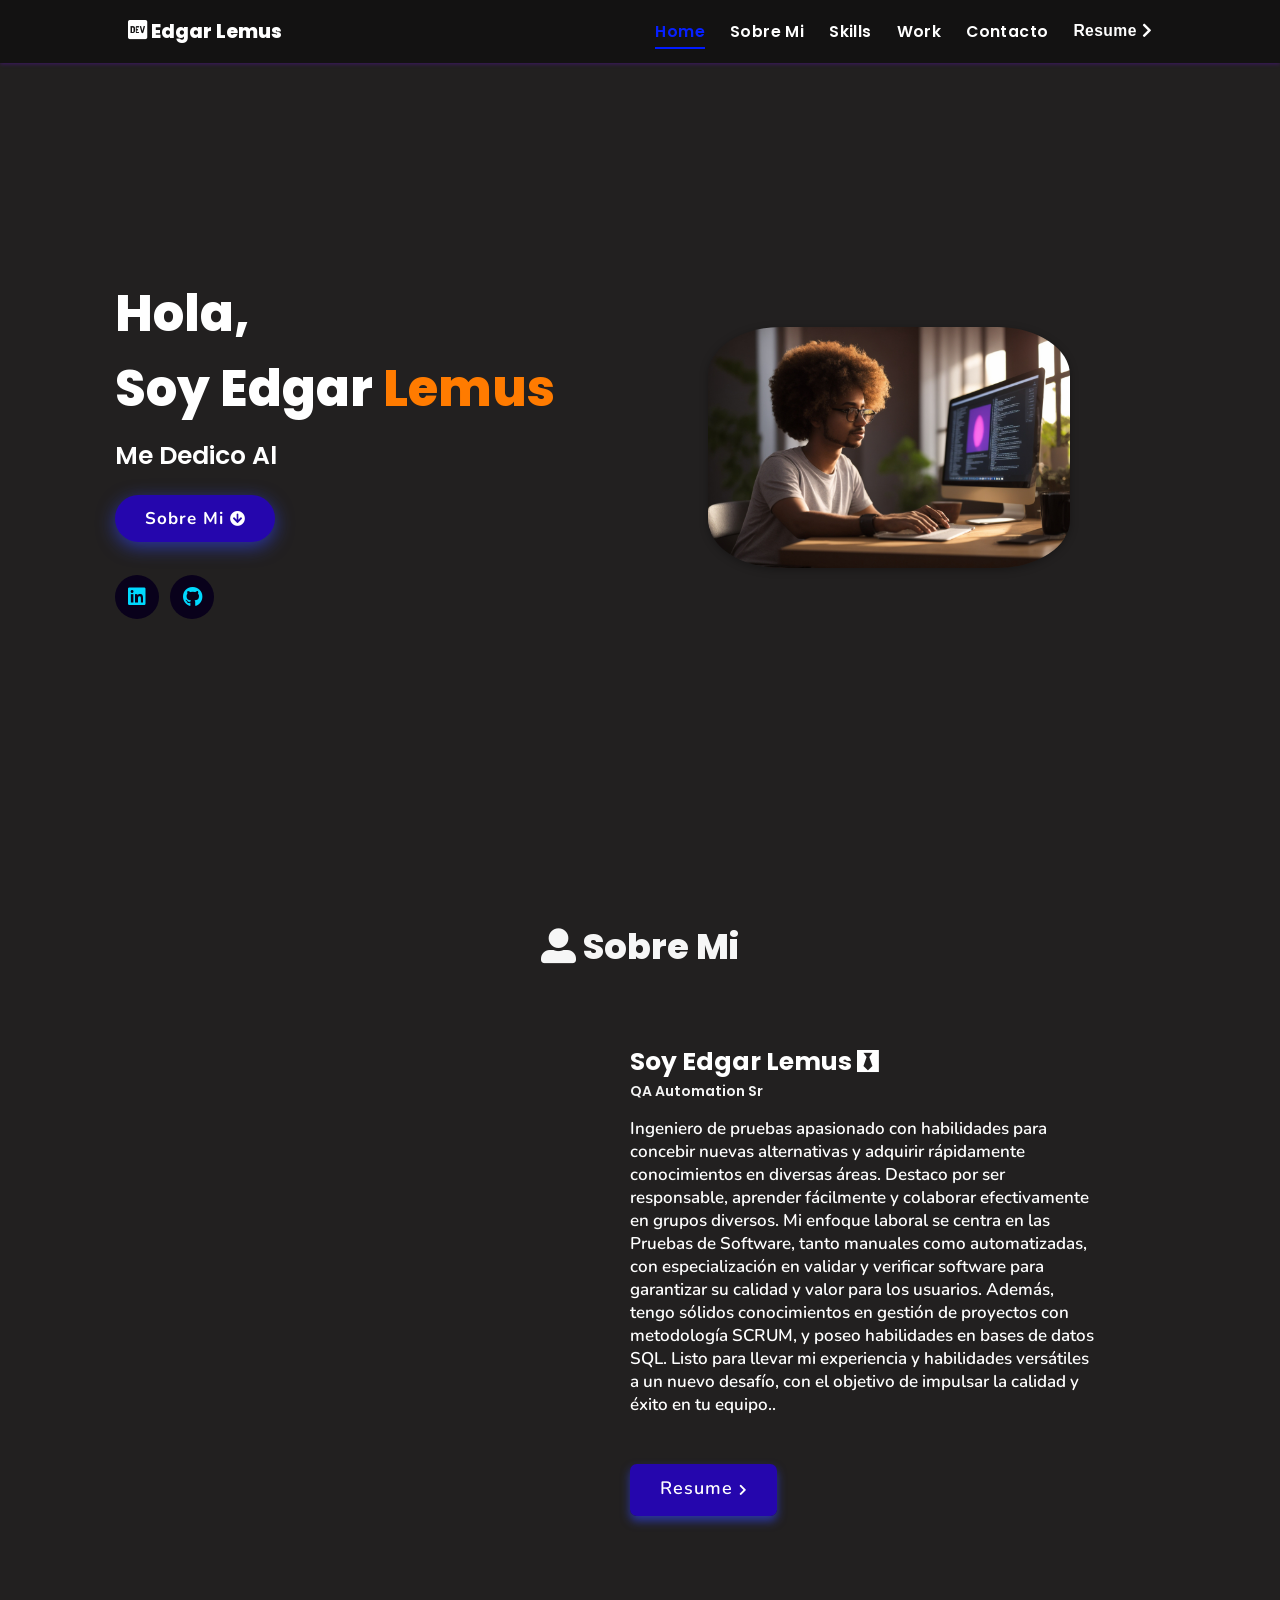
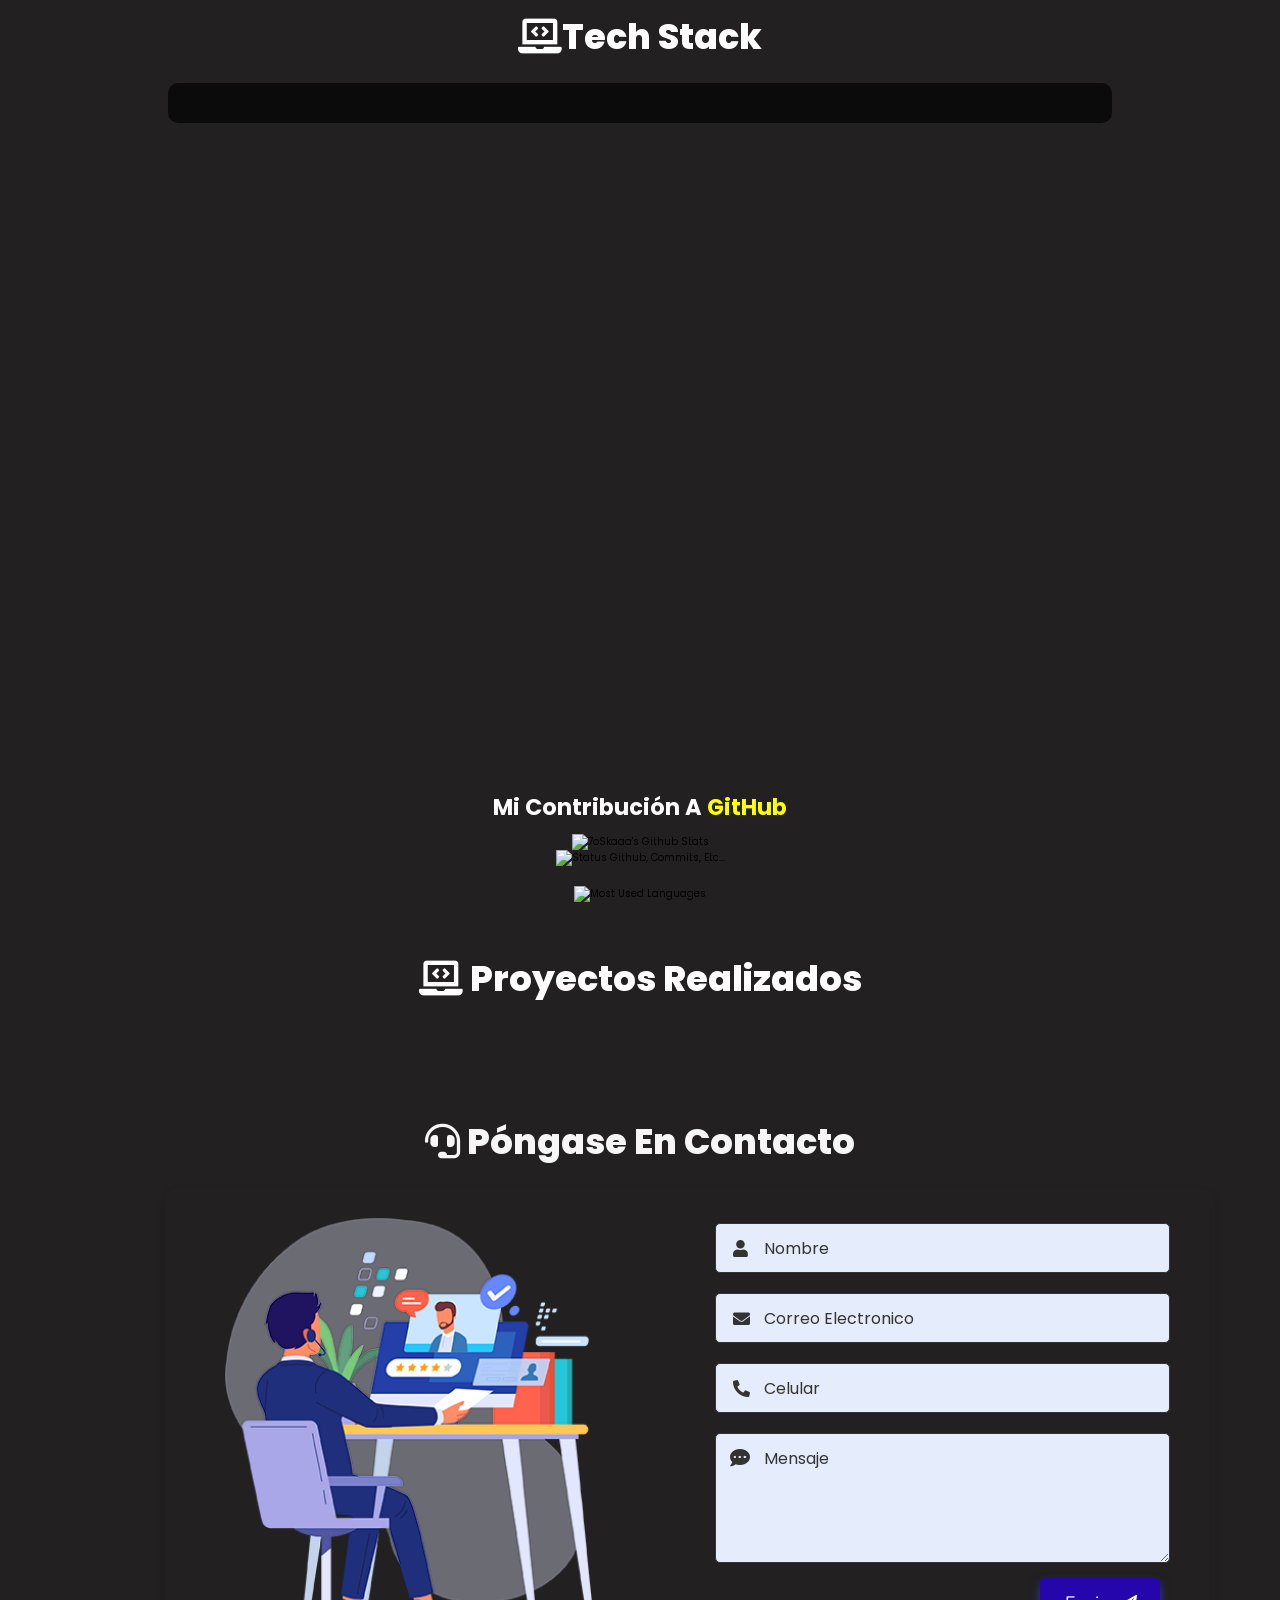
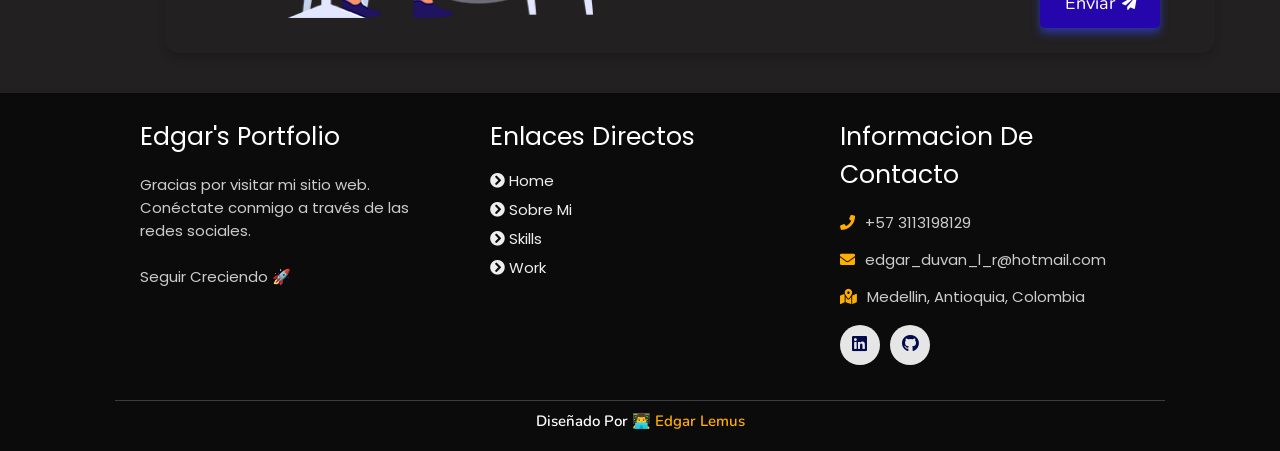
==== commit 05c206ae: "Correccion error de descarga de CV" ====
--- a/index.html
+++ b/index.html
@@ -42,10 +42,10 @@
         <li><a class="nav-link about" href="#about">Sobre mi</a></li>
         <li><a class="nav-link skills" href="#skills">Skills</a></li>
         <li><a class="nav-link projects" href="#projects">Work</a></li>
-        <li><a class="nav-link contact" href="#contact">Contact</a></li>
+        <li><a class="nav-link contact" href="#contact">Contacto</a></li>
         <li><button id="resume-button-1">
-            <a id="resume-link-1" href="Assets/Shubham_Bhati_Resume.pdf" download
-              onclick="window.open('Assets/Shubham_Bhati_Resume.pdf')" class="btn nav-link resume"><span>Resume </span>
+            <a id="resume-link-1" href="Assets/Edgar Duvan Lemus Ramos.pdf" download
+              onclick="window.open('Assets/Edgar Duvan Lemus Ramos.pdf')" class="btn nav-link resume"><span>Resume </span>
               <i class="fas fa-chevron-right"></i>
             </a>
           </button></li>
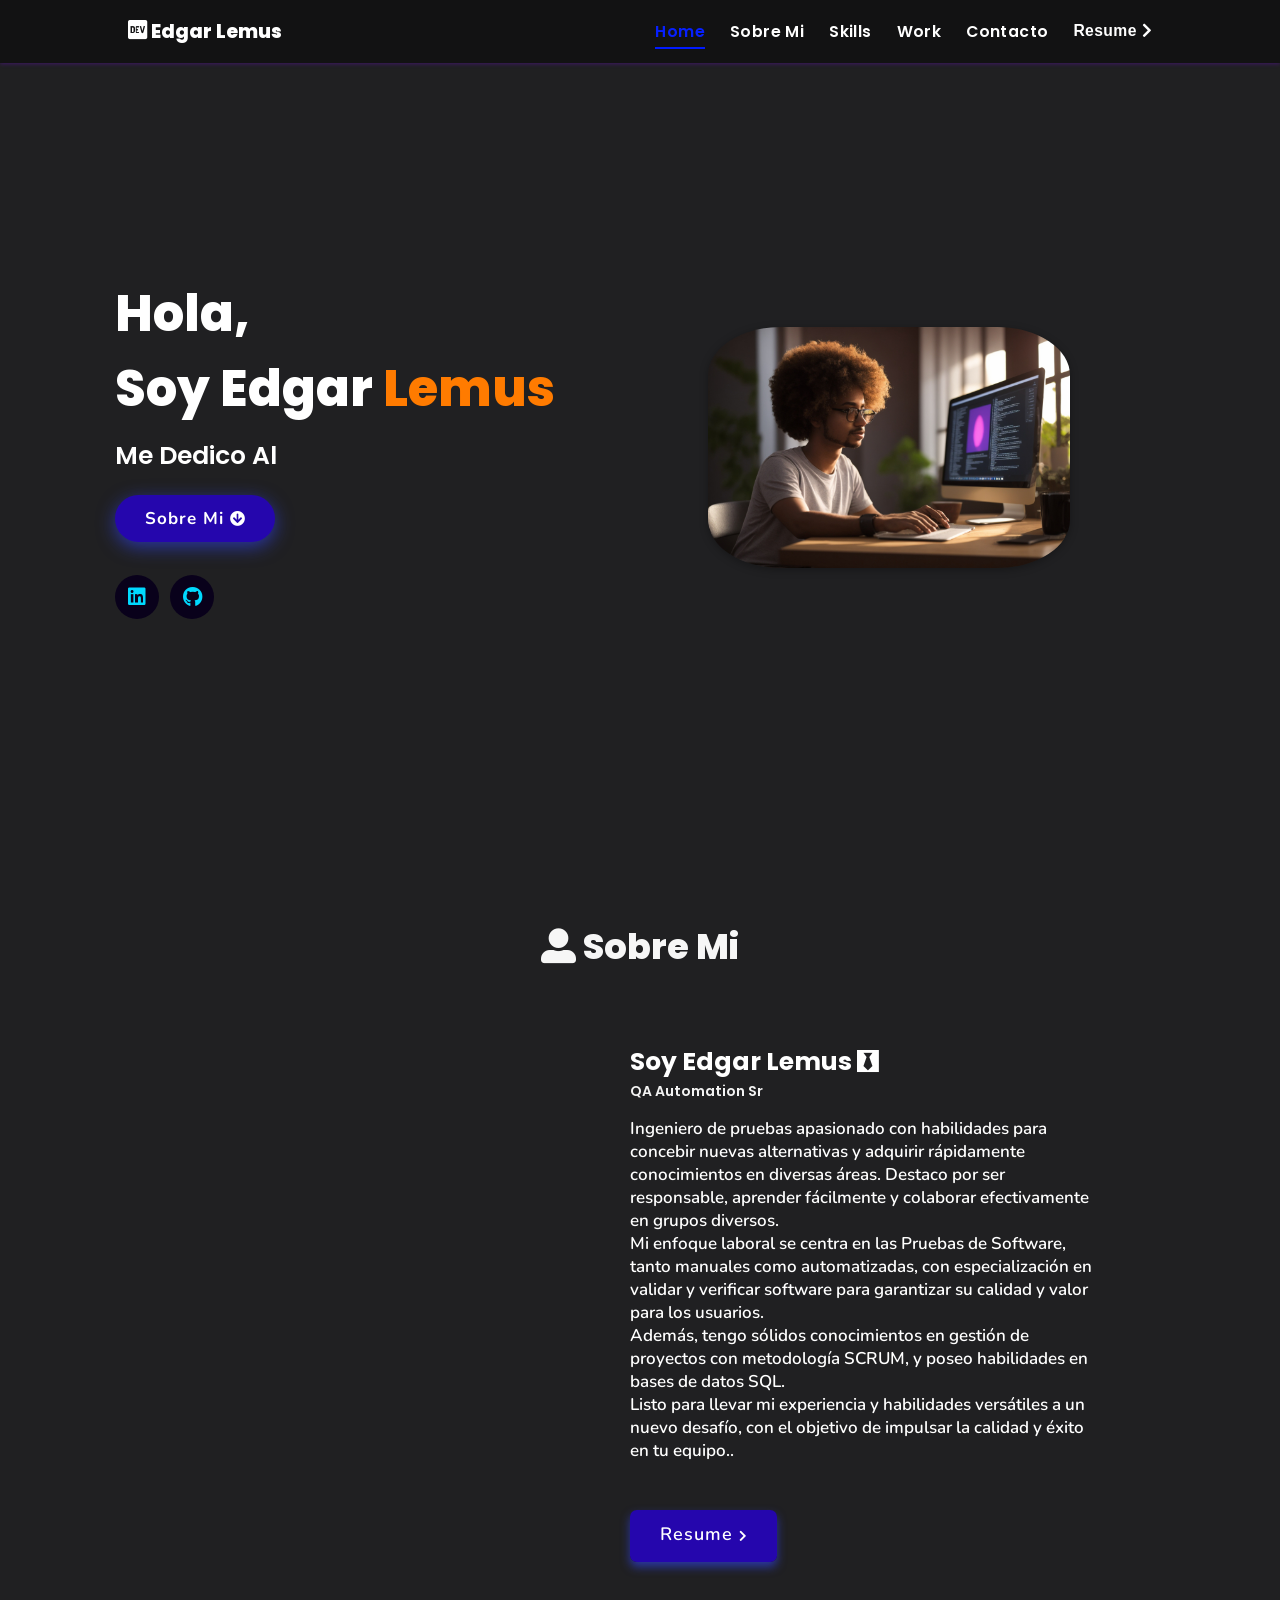
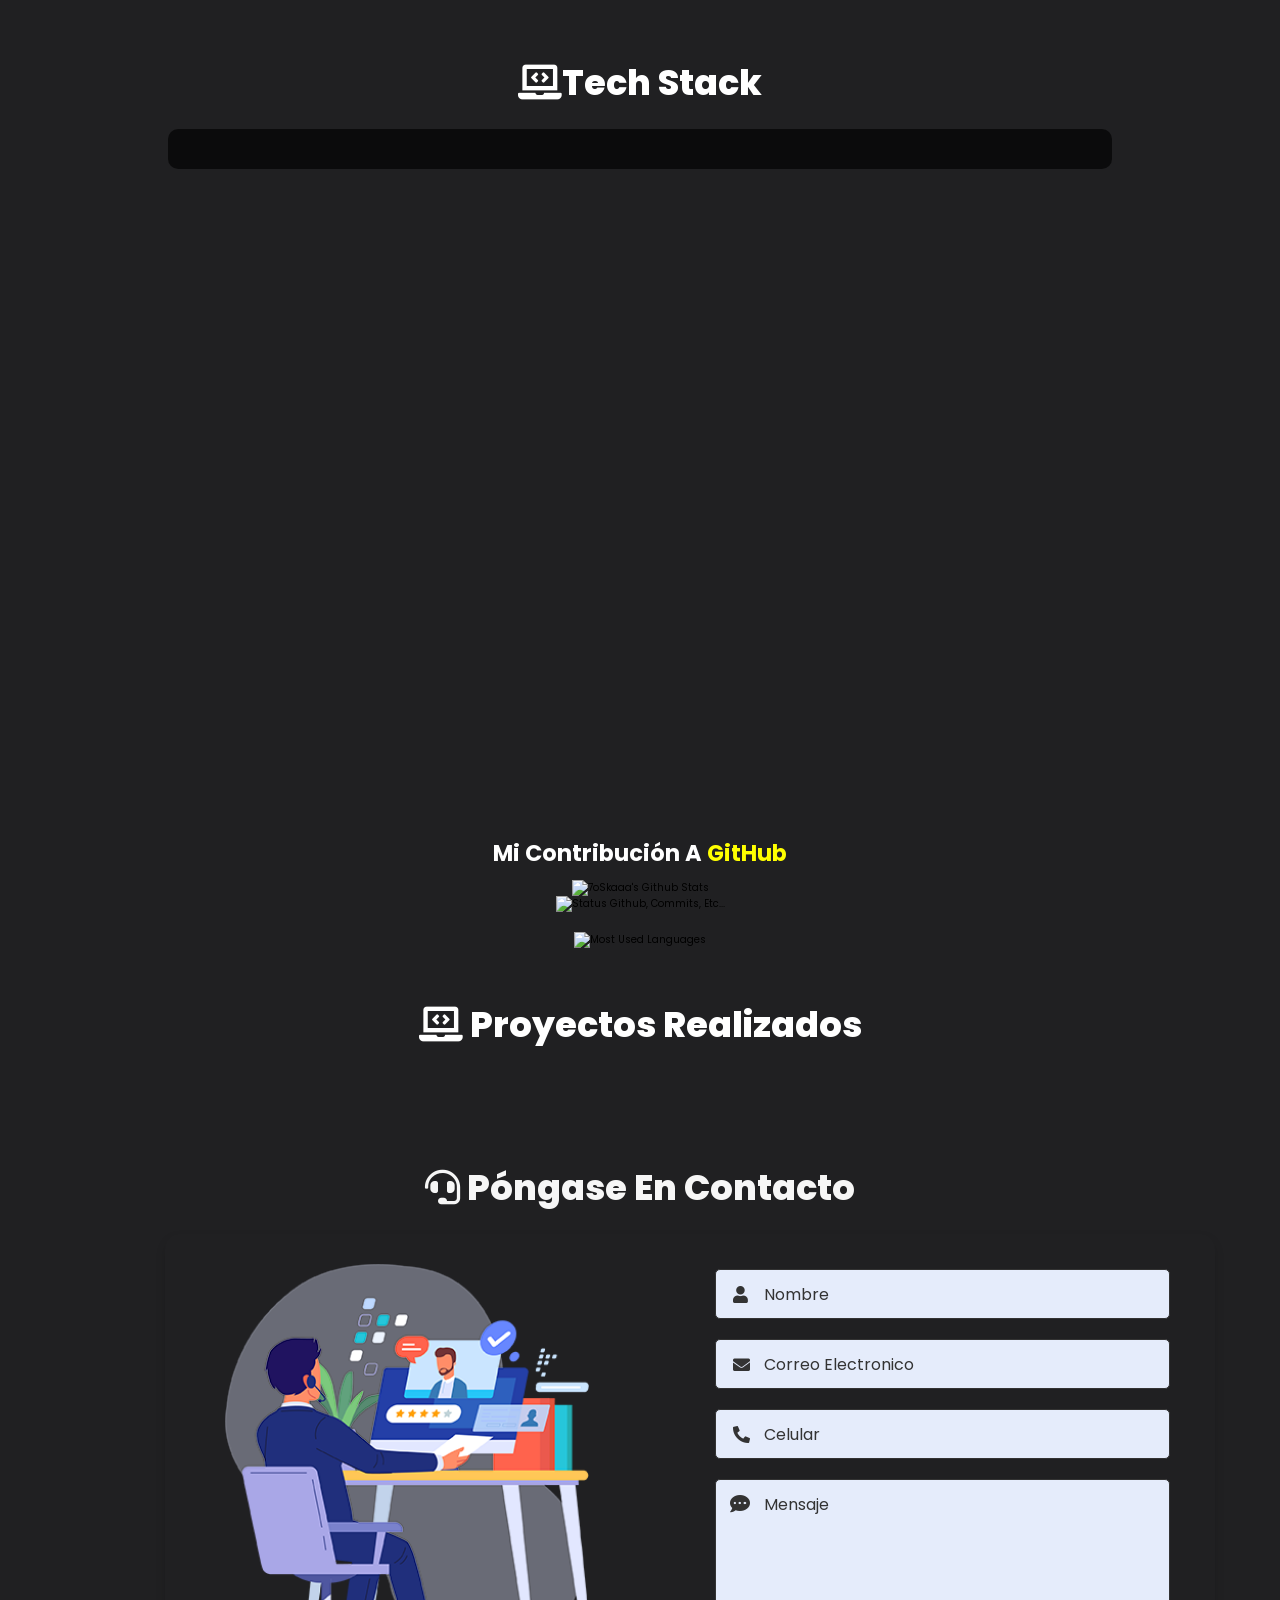
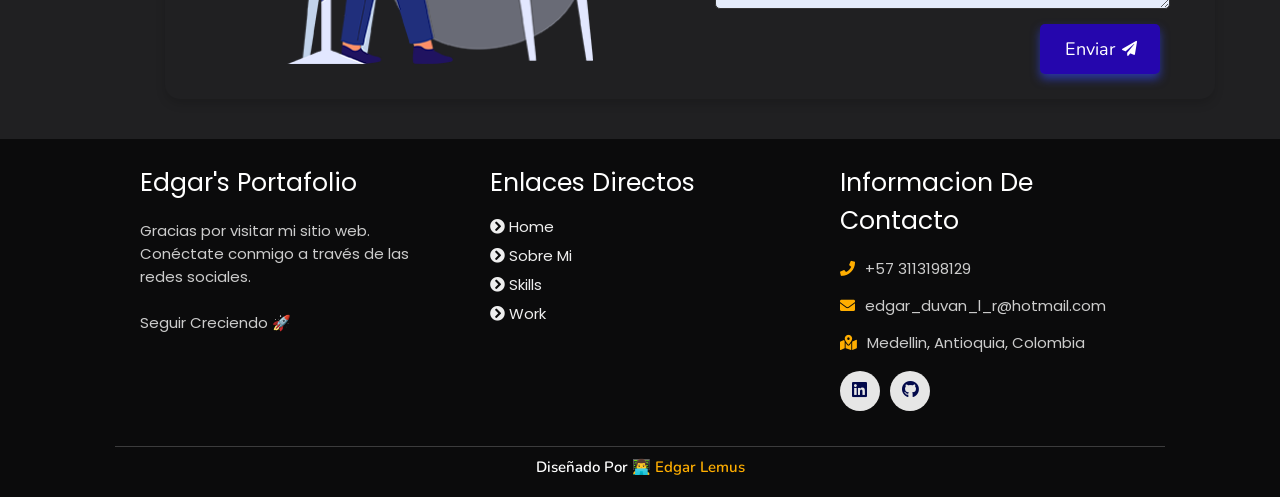
==== commit 6f7f09b3: "Correccion error en fondo" ====
--- a/index.html
+++ b/index.html
@@ -6,8 +6,8 @@
   <meta http-equiv="X-UA-Compatible" content="IE=edge">
   <meta name="viewport" content="width=device-width, initial-scale=1.0">
   <meta name="keywords"
-    content="Shubham Bhati, portfolio, Shubham Bhati, personal portfolio life codes, portfolio design, portfolio website, personal portfolio" />
-  <meta name="description" content="Welcome to Shubham's Portfolio. Java Backend Developer" />
+    content="Edgar Lemus, portafolio personal códigos de vida, diseño de portafolio, sitio web de portafolio, portafolio personal" />
+  <meta name="description" content="Welcome to Edgar's Portafolio. Java Backend Developer" />
   <!-- Custom CSS -->
   <link rel="stylesheet" href="./Assets/css/style.css">
   <!-- Font Awesome -->
@@ -23,13 +23,11 @@
   <link id='favicon' rel="shortcut icon"
     href="https://th.bing.com/th/id/R.cda3b7d73ea9d27ebc57e69796622b87?rik=RBze9cBJjorqcA&riu=http%3a%2f%2fwww.icons101.com%2ficon_png%2fsize_512%2fid_32956%2fSb.png&ehk=8RXWPvUn08MryrnrIUwVTerw1MK%2fLsSOn6T2Qy7ED4E%3d&risl=&pid=ImgRaw&r=0"
     type="image/x-png">
-  <title>Portfolio | Edgar Lemus</title>
+  <title>Portafolio | Edgar Lemus</title>
   <script src="https://unpkg.com/eva-icons"></script>
 </head>
 
 <body>
-
-
 
   <!-- navbar starts -->
   <header>
@@ -53,9 +51,7 @@
     </nav>
   </header>
 
-
   <section class="home2" id="home">
-
 
     <div class="content">
       <h2>Hola,<br /> Soy Edgar <span>Lemus</span></h2>
@@ -78,10 +74,7 @@
         style="border-radius: 20%;">
     </div>
   </section>
-  <!-- hero section ends -->
-
-
-  <!-- about section starts -->
+
   <section class="about about2 section" id="about">
     <h2 class="heading"><i class="fas fa-user-alt"></i> Sobre <span>Mi</span></h2>
 
@@ -95,28 +88,13 @@
         <span class="tag">QA Automation Sr<i
             class="fas fa-mobile-altJava Backend DeveloperJava Backend Developer"></i></span>
 
-        <p id="user-detail-intro">Ingeniero de pruebas apasionado
-          con habilidades para concebir
-          nuevas alternativas y adquirir
-          rápidamente conocimientos en
-          diversas áreas. Destaco por ser
-          responsable, aprender fácilmente y
-          colaborar efectivamente en grupos
-          diversos.
-          Mi enfoque laboral se centra en las
-          Pruebas de Software, tanto manuales
-          como automatizadas, con
-          especialización en validar y verificar
-          software para garantizar su calidad y
-          valor para los usuarios.
-          Además, tengo sólidos conocimientos
-          en gestión de proyectos con
-          metodología SCRUM, y poseo
-          habilidades en bases de datos SQL.
-          Listo para llevar mi experiencia y
-          habilidades versátiles a un nuevo
-          desafío, con el objetivo de impulsar la
-          calidad y éxito en tu equipo.. </p>
+        <p id="user-detail-intro">Ingeniero de pruebas apasionado con habilidades para concebir nuevas alternativas y adquirir rápidamente conocimientos en diversas áreas. Destaco por ser responsable, aprender fácilmente y colaborar efectivamente en grupos diversos.
+          <br>
+          Mi enfoque laboral se centra en las Pruebas de Software, tanto manuales como automatizadas, con especialización en validar y verificar software para garantizar su calidad y valor para los usuarios.
+          <br>
+          Además, tengo sólidos conocimientos en gestión de proyectos con metodología SCRUM, y poseo habilidades en bases de datos SQL.
+          <br>
+          Listo para llevar mi experiencia y habilidades versátiles a un nuevo desafío, con el objetivo de impulsar la calidad y éxito en tu equipo.. </p>
         <div class="resumebtn">
           <button id="resume-button-2">
 
@@ -131,9 +109,7 @@
       </div>
     </div>
   </section>
-  <!-- about section ends -->
-
-  <!-- skills section starts -->
+
   <section class="skills2" id="skills">
 
     <h2 class="heading"><i class="fas fa-laptop-code"></i>Tech<span> Stack</span></h2>
@@ -246,7 +222,7 @@
     <div class="box-container">
 
       <div class="box">
-        <h3>Edgar's Portfolio</h3>
+        <h3>Edgar's Portafolio</h3>
         <p>Gracias por visitar mi sitio web. Conéctate conmigo a través de las redes sociales. <br /> <br /> Seguir
           Creciendo 🚀</p>
       </div>
@@ -268,7 +244,7 @@
         <p> <i class="fas fa-map-marked-alt"></i>Medellin, Antioquia, Colombia</p>
         <div class="share">
 
-          <a id="contact-linkedin" href="https://www.linkedin.com/in/shubham-bhati-787319213/" class="fab fa-linkedin"
+          <a id="contact-linkedin" href="https://www.linkedin.com/in/edgar-duvan-lemus-ramos-731070136/" class="fab fa-linkedin"
             aria-label="LinkedIn" target="_blank"></a>
           <a id="contact-github" href="https://github.com/EdgarLemus" class="fab fa-github" aria-label="GitHub"
             target="_blank"></a>
--- a/Assets/css/style.css
+++ b/Assets/css/style.css
@@ -18,9 +18,7 @@
 }
 body {
   font-family: "Poppins", sans-serif;
-   background-color: rgb(34, 32, 32);
-   
-   
+   background-color: rgb(32, 32, 34);
 }
 
 *::selection {
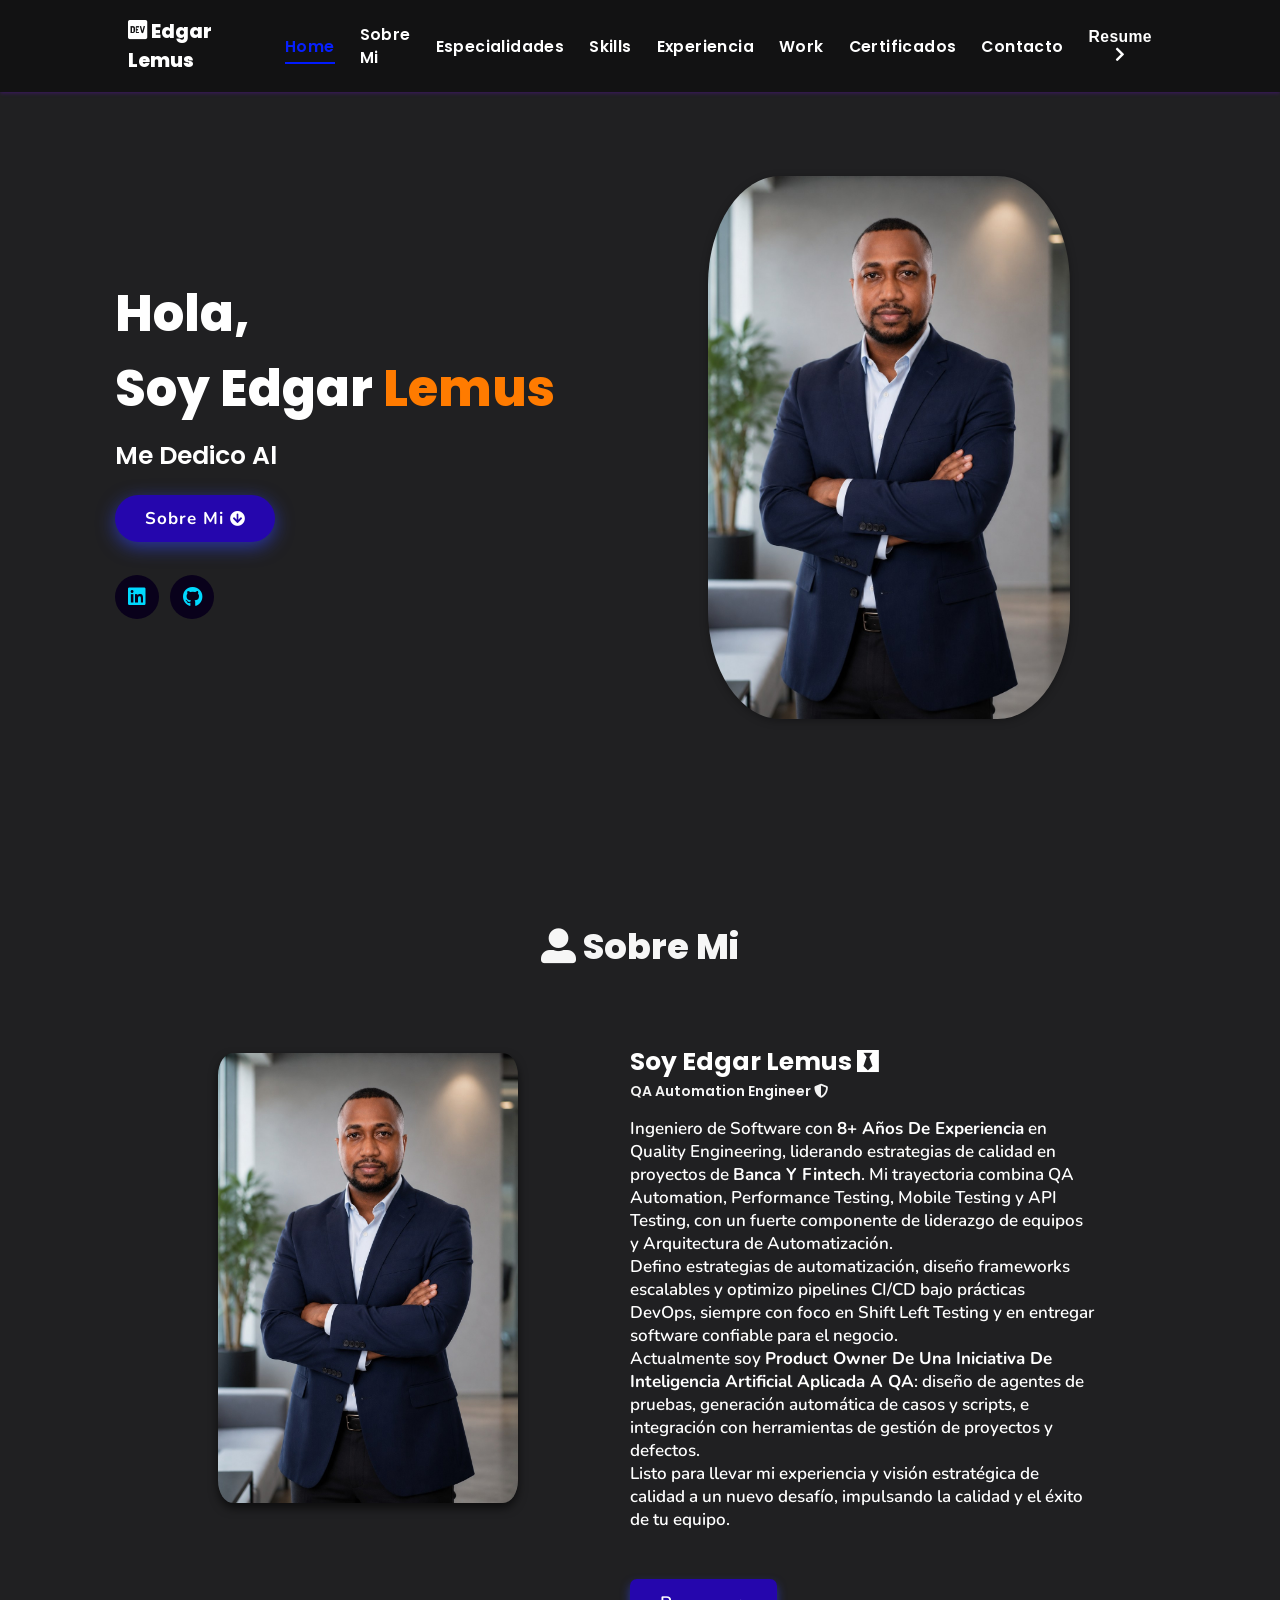
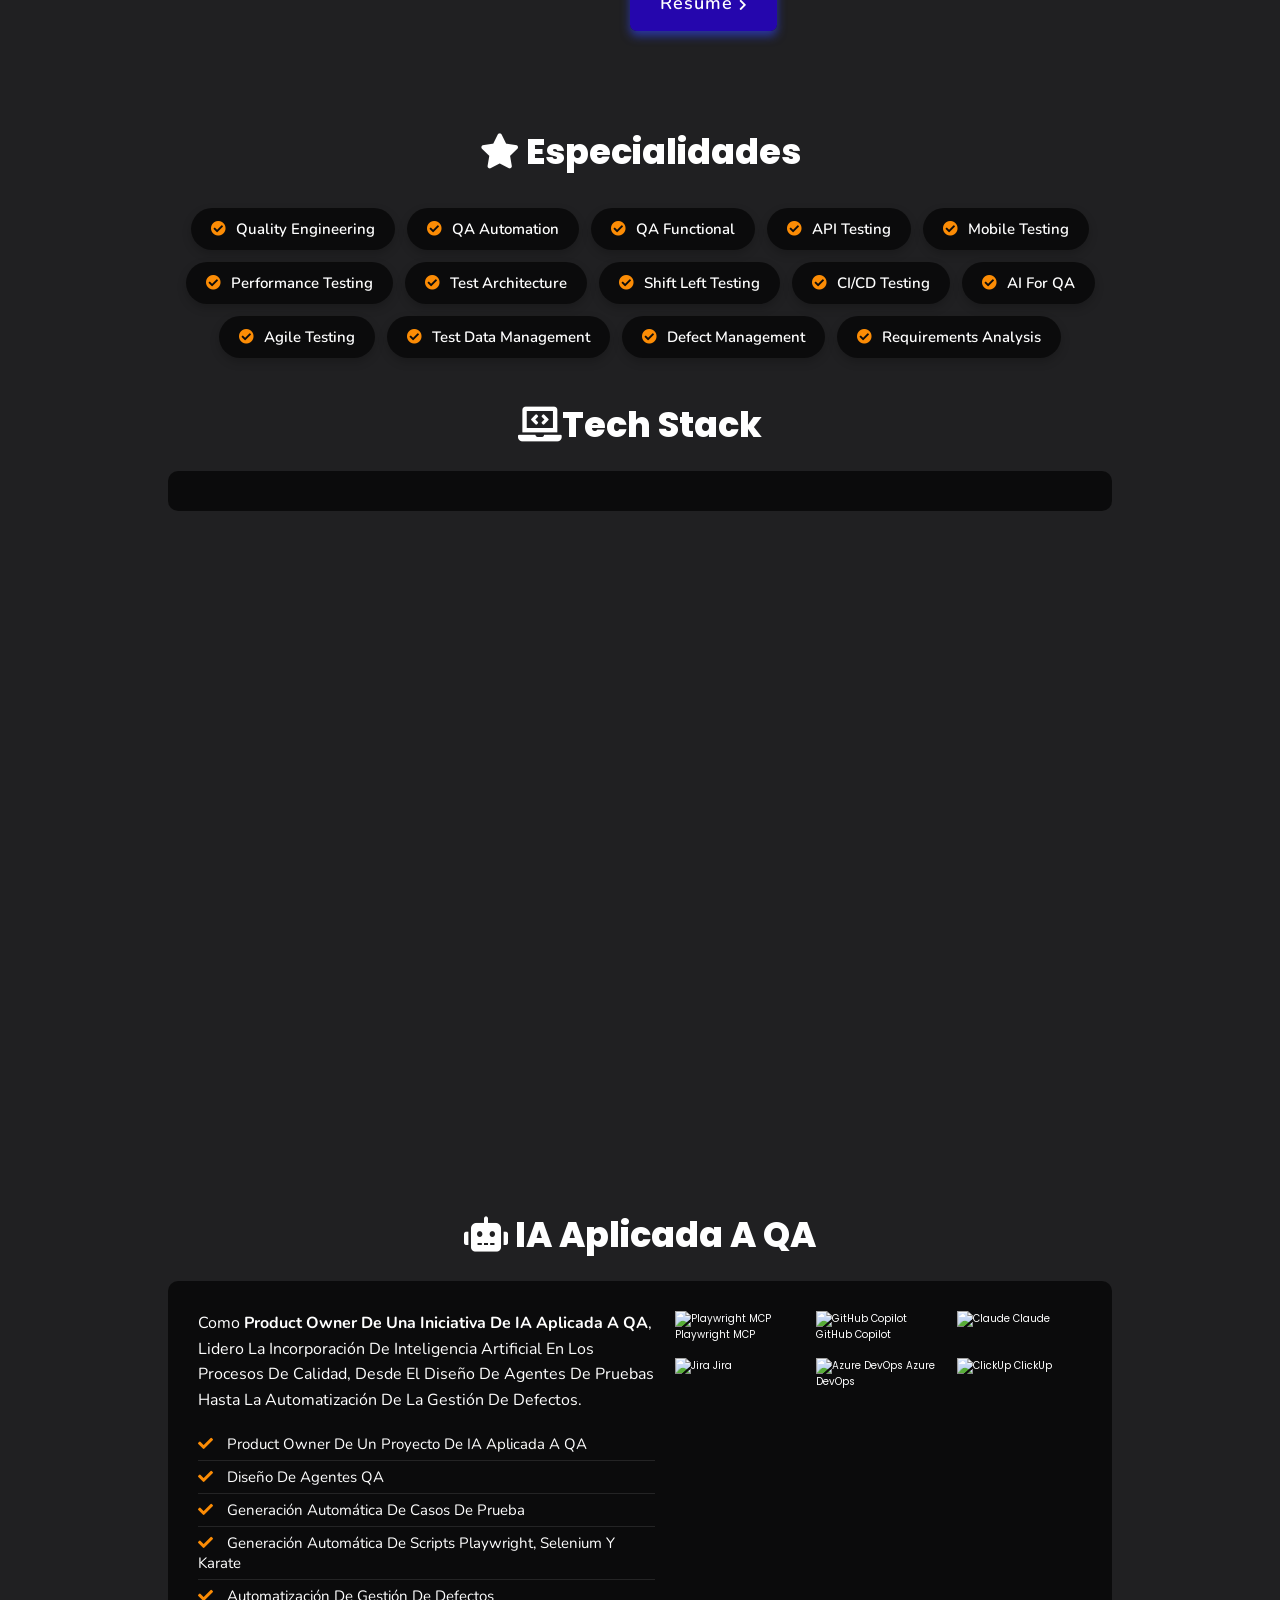
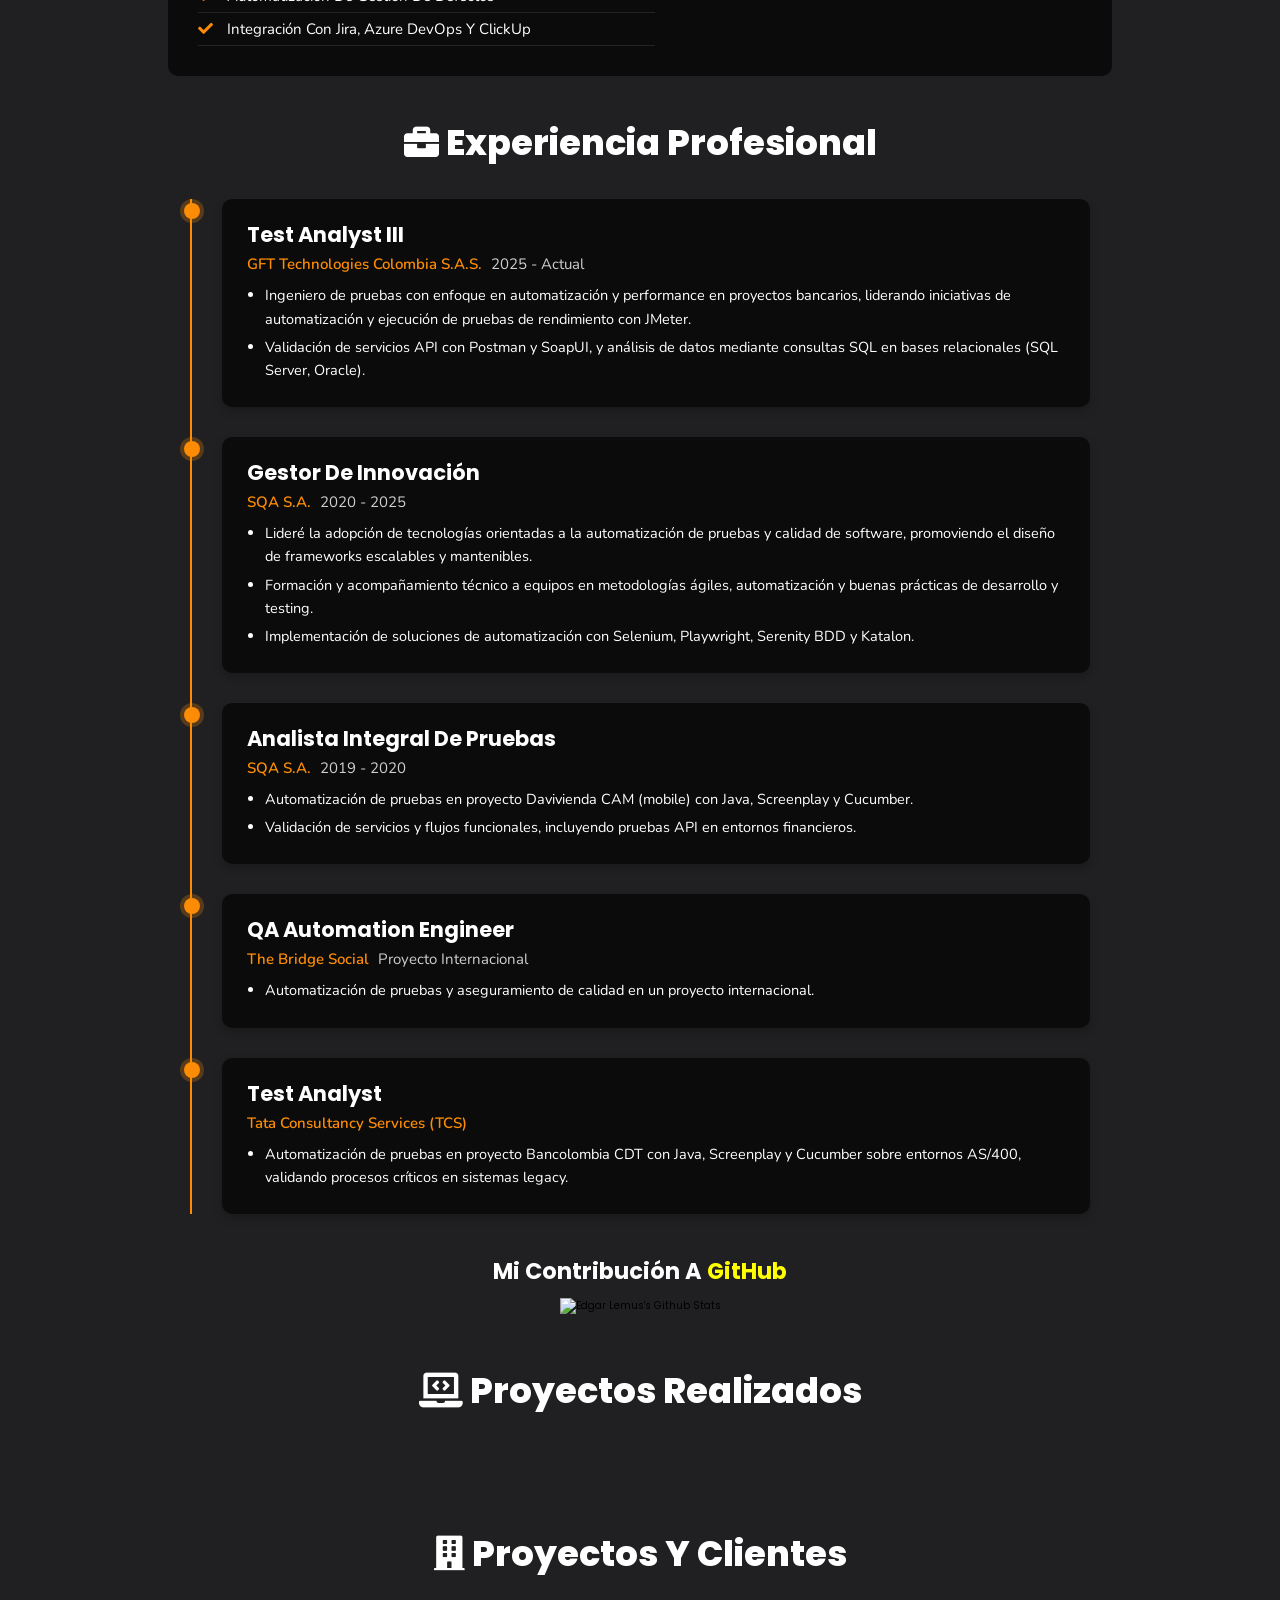
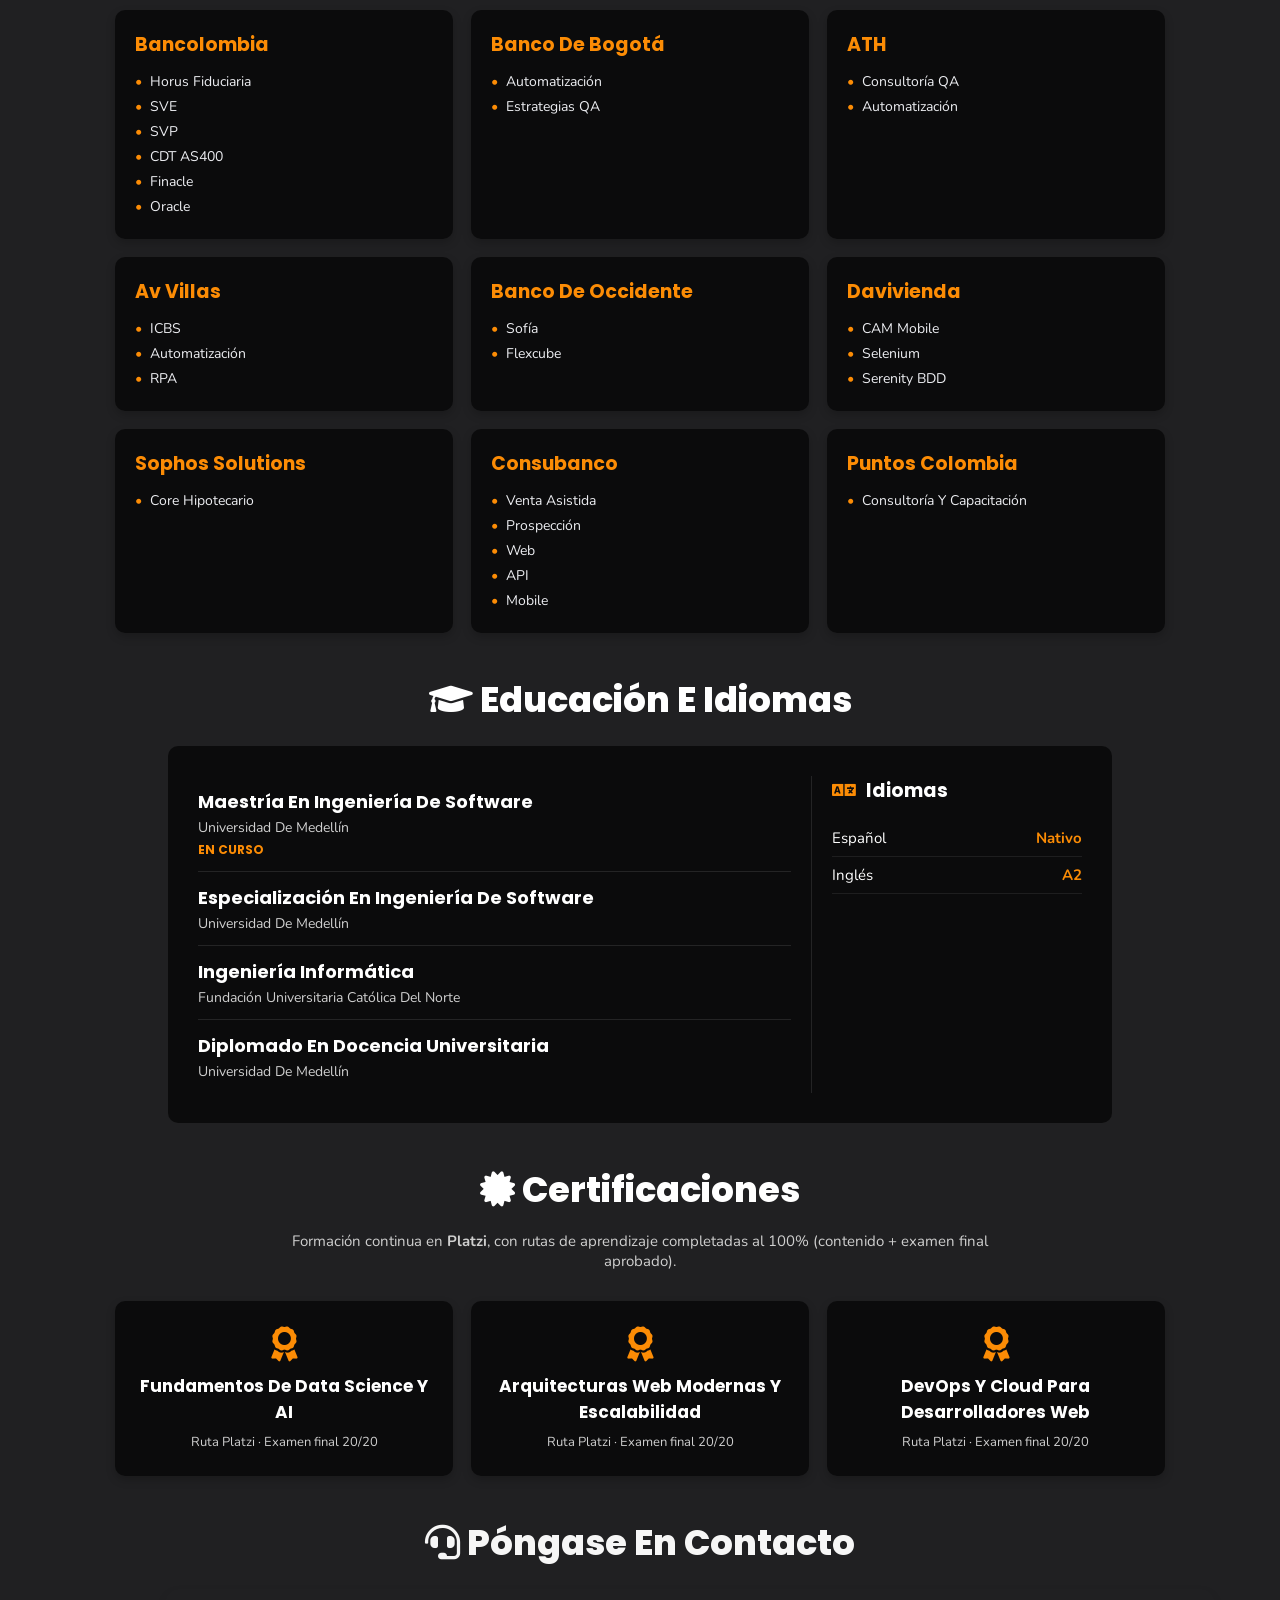
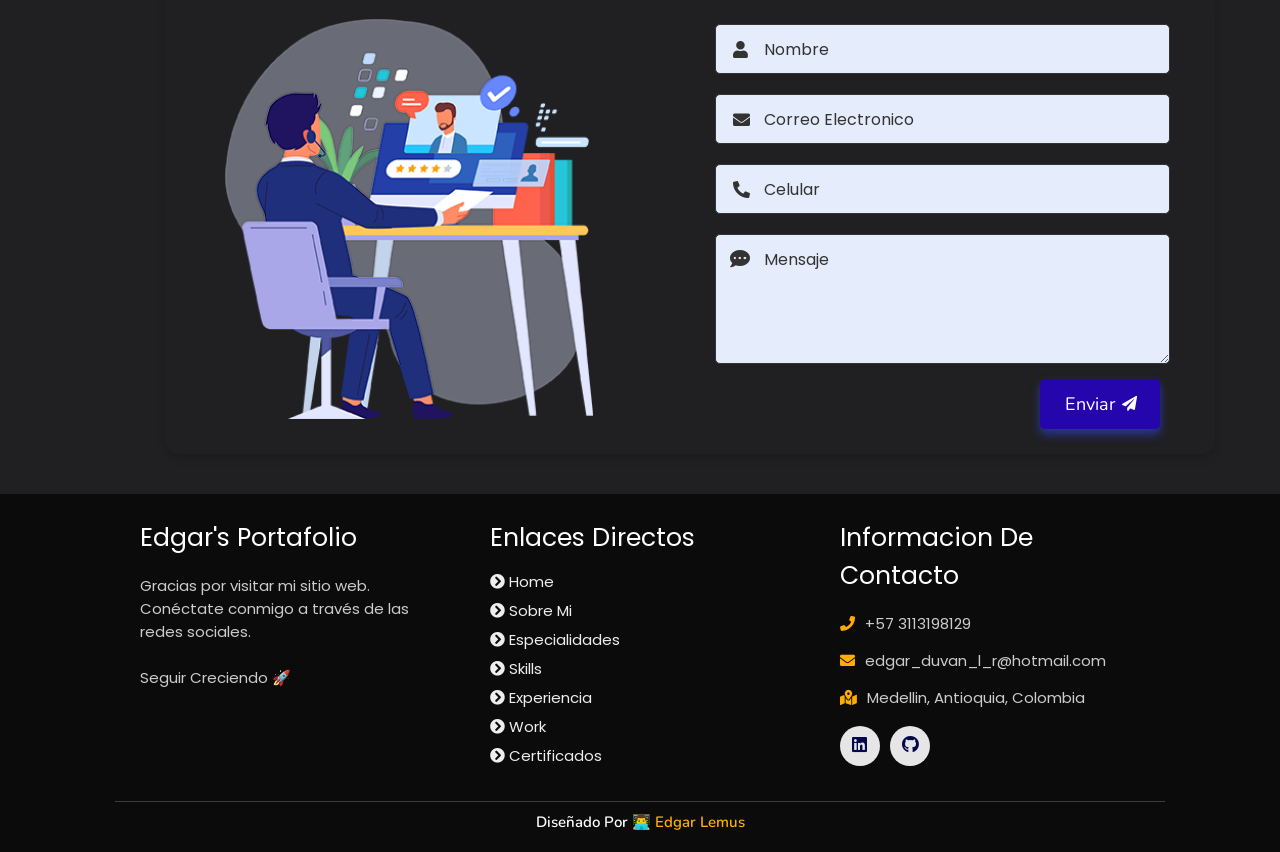
==== commit 454547d4: "Actualización" ====
--- a/index.html
+++ b/index.html
@@ -6,8 +6,9 @@
   <meta http-equiv="X-UA-Compatible" content="IE=edge">
   <meta name="viewport" content="width=device-width, initial-scale=1.0">
   <meta name="keywords"
-    content="Edgar Lemus, portafolio personal códigos de vida, diseño de portafolio, sitio web de portafolio, portafolio personal" />
-  <meta name="description" content="Welcome to Edgar's Portafolio. Java Backend Developer" />
+    content="Edgar Lemus, QA Automation Engineer, Quality Engineering, Test Automation, Performance Testing, API Testing, Mobile Testing, IA aplicada a QA, Playwright, Selenium, Cypress, portafolio QA" />
+  <meta name="description"
+    content="Portafolio de Edgar Lemus, QA Automation Engineer con 8+ años de experiencia en Quality Engineering, Automatización, Performance Testing, Banca y Fintech, e Inteligencia Artificial aplicada a QA." />
   <!-- Custom CSS -->
   <link rel="stylesheet" href="./Assets/css/style.css">
   <!-- Font Awesome -->
@@ -23,7 +24,7 @@
   <link id='favicon' rel="shortcut icon"
     href="https://th.bing.com/th/id/R.cda3b7d73ea9d27ebc57e69796622b87?rik=RBze9cBJjorqcA&riu=http%3a%2f%2fwww.icons101.com%2ficon_png%2fsize_512%2fid_32956%2fSb.png&ehk=8RXWPvUn08MryrnrIUwVTerw1MK%2fLsSOn6T2Qy7ED4E%3d&risl=&pid=ImgRaw&r=0"
     type="image/x-png">
-  <title>Portafolio | Edgar Lemus</title>
+  <title>Edgar Lemus | QA Automation Engineer</title>
   <script src="https://unpkg.com/eva-icons"></script>
 </head>
 
@@ -38,12 +39,15 @@
       <ul>
         <li><a class="active nav-link home" href="#home">Home</a></li>
         <li><a class="nav-link about" href="#about">Sobre mi</a></li>
+        <li><a class="nav-link specialties" href="#specialties">Especialidades</a></li>
         <li><a class="nav-link skills" href="#skills">Skills</a></li>
+        <li><a class="nav-link experience" href="#experience">Experiencia</a></li>
         <li><a class="nav-link projects" href="#projects">Work</a></li>
+        <li><a class="nav-link certificates" href="#certificates">Certificados</a></li>
         <li><a class="nav-link contact" href="#contact">Contacto</a></li>
         <li><button id="resume-button-1">
-            <a id="resume-link-1" href="Assets/Edgar Duvan Lemus Ramos.pdf" download
-              onclick="window.open('Assets/Edgar Duvan Lemus Ramos.pdf')" class="btn nav-link resume"><span>Resume </span>
+            <a id="resume-link-1" href="Assets/CV QA - Edgar Lemus.pdf" download
+              onclick="window.open('Assets/CV QA - Edgar Lemus.pdf')" class="btn nav-link resume"><span>Resume </span>
               <i class="fas fa-chevron-right"></i>
             </a>
           </button></li>
@@ -70,7 +74,7 @@
       </div>
     </div>
     <div class="image">
-      <img draggable="false" class="tilt" id="new23" src="Assets/images/Foto Mia 2.jpg" alt=""
+      <img draggable="false" class="tilt" id="new23" src="Assets/images/Edgar Lemus - Foto.jpg" alt="Edgar Lemus"
         style="border-radius: 20%;">
     </div>
   </section>
@@ -81,25 +85,24 @@
     <div class="row">
 
       <div class="image">
-        <img draggable="false" class="tilt home-img" src="./Assets/images/IMG_2677.png" alt="">
+        <img draggable="false" class="tilt home-img" src="./Assets/images/Edgar Lemus - Foto.jpg" alt="Edgar Lemus">
       </div>
       <div class="content">
         <h3 id="user-detail-name">Soy Edgar Lemus <i class="fab fa-black-tie"></i></h3>
-        <span class="tag">QA Automation Sr<i
-            class="fas fa-mobile-altJava Backend DeveloperJava Backend Developer"></i></span>
-
-        <p id="user-detail-intro">Ingeniero de pruebas apasionado con habilidades para concebir nuevas alternativas y adquirir rápidamente conocimientos en diversas áreas. Destaco por ser responsable, aprender fácilmente y colaborar efectivamente en grupos diversos.
+        <span class="tag">QA Automation Engineer <i class="fas fa-shield-alt"></i></span>
+
+        <p id="user-detail-intro">Ingeniero de Software con <strong>8+ años de experiencia</strong> en Quality Engineering, liderando estrategias de calidad en proyectos de <strong>Banca y Fintech</strong>. Mi trayectoria combina QA Automation, Performance Testing, Mobile Testing y API Testing, con un fuerte componente de liderazgo de equipos y Arquitectura de Automatización.
           <br>
-          Mi enfoque laboral se centra en las Pruebas de Software, tanto manuales como automatizadas, con especialización en validar y verificar software para garantizar su calidad y valor para los usuarios.
+          Defino estrategias de automatización, diseño frameworks escalables y optimizo pipelines CI/CD bajo prácticas DevOps, siempre con foco en Shift Left Testing y en entregar software confiable para el negocio.
           <br>
-          Además, tengo sólidos conocimientos en gestión de proyectos con metodología SCRUM, y poseo habilidades en bases de datos SQL.
+          Actualmente soy <strong>Product Owner de una iniciativa de Inteligencia Artificial aplicada a QA</strong>: diseño de agentes de pruebas, generación automática de casos y scripts, e integración con herramientas de gestión de proyectos y defectos.
           <br>
-          Listo para llevar mi experiencia y habilidades versátiles a un nuevo desafío, con el objetivo de impulsar la calidad y éxito en tu equipo.. </p>
+          Listo para llevar mi experiencia y visión estratégica de calidad a un nuevo desafío, impulsando la calidad y el éxito de tu equipo. </p>
         <div class="resumebtn">
           <button id="resume-button-2">
 
-            <a id="resume-link-2" href="Assets/Edgar Duvan Lemus Ramos.pdf" download
-              onclick="window.open('Assets/Edgar Duvan Lemus Ramos.pdf')" class="btn"><span>Resume</span>
+            <a id="resume-link-2" href="Assets/CV QA - Edgar Lemus.pdf" download
+              onclick="window.open('Assets/CV QA - Edgar Lemus.pdf')" class="btn"><span>Resume</span>
               <i class="fas fa-chevron-right"></i>
             </a>
           </button>
@@ -110,12 +113,37 @@
     </div>
   </section>
 
+  <!-- specialties section starts -->
+  <section class="specialties2" id="specialties">
+
+    <h2 class="heading"><i class="fas fa-star"></i> Especialidades</h2>
+
+    <div class="badges-container">
+      <span class="badge-pill"><i class="fas fa-check-circle"></i> Quality Engineering</span>
+      <span class="badge-pill"><i class="fas fa-check-circle"></i> QA Automation</span>
+      <span class="badge-pill"><i class="fas fa-check-circle"></i> QA Functional</span>
+      <span class="badge-pill"><i class="fas fa-check-circle"></i> API Testing</span>
+      <span class="badge-pill"><i class="fas fa-check-circle"></i> Mobile Testing</span>
+      <span class="badge-pill"><i class="fas fa-check-circle"></i> Performance Testing</span>
+      <span class="badge-pill"><i class="fas fa-check-circle"></i> Test Architecture</span>
+      <span class="badge-pill"><i class="fas fa-check-circle"></i> Shift Left Testing</span>
+      <span class="badge-pill"><i class="fas fa-check-circle"></i> CI/CD Testing</span>
+      <span class="badge-pill"><i class="fas fa-check-circle"></i> AI for QA</span>
+      <span class="badge-pill"><i class="fas fa-check-circle"></i> Agile Testing</span>
+      <span class="badge-pill"><i class="fas fa-check-circle"></i> Test Data Management</span>
+      <span class="badge-pill"><i class="fas fa-check-circle"></i> Defect Management</span>
+      <span class="badge-pill"><i class="fas fa-check-circle"></i> Requirements Analysis</span>
+    </div>
+
+  </section>
+  <!-- specialties section ends -->
+
   <section class="skills2" id="skills">
 
     <h2 class="heading"><i class="fas fa-laptop-code"></i>Tech<span> Stack</span></h2>
 
     <div class="container">
-      <div class="row" id="skillsContainer">
+      <div id="skillsContainer">
 
       </div>
     </div>
@@ -123,6 +151,145 @@
   </section>
   <!-- skills section ends -->
 
+  <!-- AI for QA section starts -->
+  <section class="ai-qa2" id="ai-qa">
+
+    <h2 class="heading"><i class="fas fa-robot"></i> IA Aplicada <span>a QA</span></h2>
+
+    <div class="ai-qa-container">
+      <div class="ai-qa-text">
+        <p>Como <strong>Product Owner de una iniciativa de IA aplicada a QA</strong>, lidero la incorporación de
+          Inteligencia Artificial en los procesos de calidad, desde el diseño de agentes de pruebas hasta la
+          automatización de la gestión de defectos.</p>
+        <ul class="ai-qa-list">
+          <li><i class="fas fa-check"></i> Product Owner de un proyecto de IA aplicada a QA</li>
+          <li><i class="fas fa-check"></i> Diseño de agentes QA</li>
+          <li><i class="fas fa-check"></i> Generación automática de casos de prueba</li>
+          <li><i class="fas fa-check"></i> Generación automática de scripts Playwright, Selenium y Karate</li>
+          <li><i class="fas fa-check"></i> Automatización de gestión de defectos</li>
+          <li><i class="fas fa-check"></i> Integración con Jira, Azure DevOps y ClickUp</li>
+        </ul>
+      </div>
+      <div class="ai-qa-tools">
+        <div class="bar">
+          <div class="info skills-card">
+            <img class="skills-card-img" src="https://playwright.dev/img/playwright-logo.svg" alt="Playwright MCP" width="50" loading="lazy" />
+            <span class="skills-card-name">Playwright MCP</span>
+          </div>
+        </div>
+        <div class="bar">
+          <div class="info skills-card">
+            <img class="skills-card-img" src="https://cdn.simpleicons.org/githubcopilot/white" alt="GitHub Copilot" width="50" loading="lazy" />
+            <span class="skills-card-name">GitHub Copilot</span>
+          </div>
+        </div>
+        <div class="bar">
+          <div class="info skills-card">
+            <img class="skills-card-img" src="https://cdn.simpleicons.org/claude/white" alt="Claude" width="50" loading="lazy" />
+            <span class="skills-card-name">Claude</span>
+          </div>
+        </div>
+        <div class="bar">
+          <div class="info skills-card">
+            <img class="skills-card-img" src="https://cdn.simpleicons.org/jira/white" alt="Jira" width="50" loading="lazy" />
+            <span class="skills-card-name">Jira</span>
+          </div>
+        </div>
+        <div class="bar">
+          <div class="info skills-card">
+            <img class="skills-card-img" src="https://cdn.jsdelivr.net/gh/devicons/devicon/icons/azuredevops/azuredevops-original.svg" alt="Azure DevOps" width="50" loading="lazy" />
+            <span class="skills-card-name">Azure DevOps</span>
+          </div>
+        </div>
+        <div class="bar">
+          <div class="info skills-card">
+            <img class="skills-card-img" src="https://cdn.simpleicons.org/clickup/white" alt="ClickUp" width="50" loading="lazy" />
+            <span class="skills-card-name">ClickUp</span>
+          </div>
+        </div>
+      </div>
+    </div>
+
+  </section>
+  <!-- AI for QA section ends -->
+
+  <!-- experience section starts -->
+  <section class="experience2" id="experience">
+
+    <h2 class="heading"><i class="fas fa-briefcase"></i> Experiencia <span>Profesional</span></h2>
+
+    <div class="timeline">
+
+      <div class="timeline-item">
+        <div class="timeline-dot"></div>
+        <div class="timeline-content">
+          <h3>Test Analyst III</h3>
+          <span class="timeline-company">GFT Technologies Colombia S.A.S. <span class="timeline-date">2025 -
+              Actual</span></span>
+          <ul>
+            <li>Ingeniero de pruebas con enfoque en automatización y performance en proyectos bancarios, liderando
+              iniciativas de automatización y ejecución de pruebas de rendimiento con JMeter.</li>
+            <li>Validación de servicios API con Postman y SoapUI, y análisis de datos mediante consultas SQL en
+              bases relacionales (SQL Server, Oracle).</li>
+          </ul>
+        </div>
+      </div>
+
+      <div class="timeline-item">
+        <div class="timeline-dot"></div>
+        <div class="timeline-content">
+          <h3>Gestor de Innovación</h3>
+          <span class="timeline-company">SQA S.A. <span class="timeline-date">2020 - 2025</span></span>
+          <ul>
+            <li>Lideré la adopción de tecnologías orientadas a la automatización de pruebas y calidad de software,
+              promoviendo el diseño de frameworks escalables y mantenibles.</li>
+            <li>Formación y acompañamiento técnico a equipos en metodologías ágiles, automatización y buenas
+              prácticas de desarrollo y testing.</li>
+            <li>Implementación de soluciones de automatización con Selenium, Playwright, Serenity BDD y Katalon.</li>
+          </ul>
+        </div>
+      </div>
+
+      <div class="timeline-item">
+        <div class="timeline-dot"></div>
+        <div class="timeline-content">
+          <h3>Analista Integral de Pruebas</h3>
+          <span class="timeline-company">SQA S.A. <span class="timeline-date">2019 - 2020</span></span>
+          <ul>
+            <li>Automatización de pruebas en proyecto Davivienda CAM (mobile) con Java, Screenplay y Cucumber.</li>
+            <li>Validación de servicios y flujos funcionales, incluyendo pruebas API en entornos financieros.</li>
+          </ul>
+        </div>
+      </div>
+
+      <div class="timeline-item">
+        <div class="timeline-dot"></div>
+        <div class="timeline-content">
+          <h3>QA Automation Engineer</h3>
+          <span class="timeline-company">The Bridge Social <span class="timeline-date">Proyecto Internacional</span></span>
+          <ul>
+            <li>Automatización de pruebas y aseguramiento de calidad en un proyecto internacional.</li>
+          </ul>
+        </div>
+      </div>
+
+      <div class="timeline-item">
+        <div class="timeline-dot"></div>
+        <div class="timeline-content">
+          <h3>Test Analyst</h3>
+          <span class="timeline-company">Tata Consultancy Services (TCS)</span>
+          <ul>
+            <li>Automatización de pruebas en proyecto Bancolombia CDT con Java, Screenplay y Cucumber sobre
+              entornos AS/400, validando procesos críticos en sistemas legacy.</li>
+          </ul>
+        </div>
+      </div>
+
+    </div>
+
+  </section>
+  <!-- experience section ends -->
+
   <section id="gitSection" style="text-align: center;">
 
     <div id="heading-git">
@@ -135,23 +302,11 @@
     <div id="contri">
 
       <div>
-        <img id="github-streak-stats" alt="7oSkaaa's Github Stats"
+        <img id="github-streak-stats" alt="Edgar Lemus's Github Stats"
           src="https://github-readme-streak-stats.herokuapp.com/?user=EdgarLemus&count_private=true&show_icons=true&custom_title=Github&theme=algolia&hide_border=true&bg_color=0,000000,130F40&layout=compact&border_radius=10" />
 
       </div>
 
-
-      <div>
-        <img id="github-stats-card" alt="status github, commits, etc..."
-          src="https://github-readme-stats.vercel.app/api?username=EdgarLemus&show_icons=true&count_private=true&theme=algolia&bg_color=0,000000,130F40&layout=compact&border_radius=10&hide_border=true">
-      </div>
-      <!--  -->
-
-    </div>
-
-    <div id="contri2">
-      <img id="github-top-langs" alt="most used languages"
-        src="https://github-readme-stats.vercel.app/api/top-langs/?username=EdgarLemus&count_private=true&theme=algolia&bg_color=0,000000,130F40&layout=compact&border_radius=8&hide_border=true&langs_count=20&hide=hack,swift,kotlin,objective-c" />
     </div>
 
     <!-- <div class="calendar react-activity-calendar tilt" id="calendwer"></div> -->
@@ -171,6 +326,175 @@
   </section>
   <!-- work project section ends -->
 
+  <!-- client projects section starts -->
+  <section class="clients2" id="clients">
+
+    <h2 class="heading"><i class="fas fa-building"></i> Proyectos <span>y Clientes</span></h2>
+
+    <div class="clients-container">
+
+      <div class="client-card">
+        <h3>Bancolombia</h3>
+        <ul>
+          <li>Horus Fiduciaria</li>
+          <li>SVE</li>
+          <li>SVP</li>
+          <li>CDT AS400</li>
+          <li>Finacle</li>
+          <li>Oracle</li>
+        </ul>
+      </div>
+
+      <div class="client-card">
+        <h3>Banco de Bogotá</h3>
+        <ul>
+          <li>Automatización</li>
+          <li>Estrategias QA</li>
+        </ul>
+      </div>
+
+      <div class="client-card">
+        <h3>ATH</h3>
+        <ul>
+          <li>Consultoría QA</li>
+          <li>Automatización</li>
+        </ul>
+      </div>
+
+      <div class="client-card">
+        <h3>Av Villas</h3>
+        <ul>
+          <li>ICBS</li>
+          <li>Automatización</li>
+          <li>RPA</li>
+        </ul>
+      </div>
+
+      <div class="client-card">
+        <h3>Banco de Occidente</h3>
+        <ul>
+          <li>Sofía</li>
+          <li>Flexcube</li>
+        </ul>
+      </div>
+
+      <div class="client-card">
+        <h3>Davivienda</h3>
+        <ul>
+          <li>CAM Mobile</li>
+          <li>Selenium</li>
+          <li>Serenity BDD</li>
+        </ul>
+      </div>
+
+      <div class="client-card">
+        <h3>Sophos Solutions</h3>
+        <ul>
+          <li>Core Hipotecario</li>
+        </ul>
+      </div>
+
+      <div class="client-card">
+        <h3>Consubanco</h3>
+        <ul>
+          <li>Venta Asistida</li>
+          <li>Prospección</li>
+          <li>Web</li>
+          <li>API</li>
+          <li>Mobile</li>
+        </ul>
+      </div>
+
+      <div class="client-card">
+        <h3>Puntos Colombia</h3>
+        <ul>
+          <li>Consultoría y capacitación</li>
+        </ul>
+      </div>
+
+    </div>
+
+  </section>
+  <!-- client projects section ends -->
+
+  <!-- education section starts -->
+  <section class="education2" id="education">
+
+    <h2 class="heading"><i class="fas fa-graduation-cap"></i> Educación <span>e Idiomas</span></h2>
+
+    <div class="education-container">
+
+      <div class="education-list">
+        <div class="education-item">
+          <h3>Maestría en Ingeniería de Software</h3>
+          <span class="education-institution">Universidad de Medellín</span>
+          <span class="education-status">En curso</span>
+        </div>
+        <div class="education-item">
+          <h3>Especialización en Ingeniería de Software</h3>
+          <span class="education-institution">Universidad de Medellín</span>
+        </div>
+        <div class="education-item">
+          <h3>Ingeniería Informática</h3>
+          <span class="education-institution">Fundación Universitaria Católica del Norte</span>
+        </div>
+        <div class="education-item">
+          <h3>Diplomado en Docencia Universitaria</h3>
+          <span class="education-institution">Universidad de Medellín</span>
+        </div>
+      </div>
+
+      <div class="languages-list">
+        <h3><i class="fas fa-language"></i> Idiomas</h3>
+        <div class="language-item">
+          <span>Español</span>
+          <span class="language-level">Nativo</span>
+        </div>
+        <div class="language-item">
+          <span>Inglés</span>
+          <span class="language-level">A2</span>
+        </div>
+      </div>
+
+    </div>
+
+  </section>
+  <!-- education section ends -->
+
+  <!-- certificates section starts -->
+  <section class="certificates2" id="certificates">
+
+    <h2 class="heading"><i class="fas fa-certificate"></i> Certificaciones</h2>
+    <p class="certificates-intro">Formación continua en <strong>Platzi</strong>, con rutas de aprendizaje
+      completadas al 100% (contenido + examen final aprobado).</p>
+
+    <div class="certificates-container">
+
+      <a class="certificate-card" target="_blank" rel="noopener"
+        href="https://platzi.com/p/edgar_duvan_l_r/ruta/30082-ruta/diploma/detalle/">
+        <i class="fas fa-award"></i>
+        <h3>Fundamentos de Data Science y AI</h3>
+        <span>Ruta Platzi · Examen final 20/20</span>
+      </a>
+
+      <a class="certificate-card" target="_blank" rel="noopener"
+        href="https://platzi.com/p/edgar_duvan_l_r/ruta/30080-ruta/diploma/detalle/">
+        <i class="fas fa-award"></i>
+        <h3>Arquitecturas Web Modernas y Escalabilidad</h3>
+        <span>Ruta Platzi · Examen final 20/20</span>
+      </a>
+
+      <a class="certificate-card" target="_blank" rel="noopener"
+        href="https://platzi.com/p/edgar_duvan_l_r/ruta/30081-ruta/diploma/detalle/">
+        <i class="fas fa-award"></i>
+        <h3>DevOps y Cloud para Desarrolladores Web</h3>
+        <span>Ruta Platzi · Examen final 20/20</span>
+      </a>
+
+    </div>
+
+  </section>
+  <!-- certificates section ends -->
 
   <!-- contact section starts -->
   <section class="contact2" id="contact2">
@@ -231,9 +555,11 @@
         <h3>Enlaces directos</h3>
         <a href="#home"><i class="fas fa-chevron-circle-right"></i> home</a>
         <a href="#about"><i class="fas fa-chevron-circle-right"></i> Sobre mi</a>
+        <a href="#specialties"><i class="fas fa-chevron-circle-right"></i> Especialidades</a>
         <a href="#skills"><i class="fas fa-chevron-circle-right"></i> skills</a>
-
+        <a href="#experience"><i class="fas fa-chevron-circle-right"></i> Experiencia</a>
         <a href="#projects"><i class="fas fa-chevron-circle-right"></i> work</a>
+        <a href="#certificates"><i class="fas fa-chevron-circle-right"></i> Certificados</a>
 
       </div>
       <!--  -->
--- a/Assets/css/style.css
+++ b/Assets/css/style.css
@@ -470,11 +470,24 @@
   margin: auto;
   margin-top: 2rem;
 }
-.skills2 .container .row {
+.skills2 .container .row,
+.skills2 .container .skills-row {
   display: grid;
   grid-template-columns: repeat(5, 1fr);
   flex-wrap: wrap;
   gap: 1.8rem;
+}
+.skills-category-title {
+  color: #fc8c05;
+  font-size: 1.9rem;
+  font-weight: 700;
+  text-align: left;
+  margin: 2rem 0 1rem;
+  padding-bottom: 0.5rem;
+  border-bottom: 1px solid rgba(255, 255, 255, 0.15);
+}
+.skills-category-title:first-child {
+  margin-top: 0;
 }
 .skills2 .container .bar {
   margin-bottom: 15px;
@@ -511,7 +524,8 @@
     padding: 0;
     margin: 0;
   }
-  .skills2 .container .row {
+  .skills2 .container .row,
+  .skills2 .container .skills-row {
     grid-template-columns: repeat(2, 1fr);
     margin: 1rem;
     padding: 2rem 0.2rem 2rem 0.2rem;
@@ -529,7 +543,8 @@
     padding: 0;
     margin: 0;
   }
-  .skills2 .container .row {
+  .skills2 .container .row,
+  .skills2 .container .skills-row {
     grid-template-columns: repeat(3, 1fr);
     margin: 1rem;
     padding: 2rem 0.2rem 2rem 0.2rem;
@@ -549,7 +564,8 @@
 
     font-size: 19px !important;
   }
-  .skills2 .container .row {
+  .skills2 .container .row,
+  .skills2 .container .skills-row {
     grid-template-columns: repeat(4, 1fr);
     margin: 1rem;
     padding: 2rem 0.2rem 2rem 0.2rem;
@@ -1137,15 +1153,10 @@
   #contri{
   width: 100%;
   margin: auto;
-  display: grid;
-  grid-template-columns: repeat(2,1fr);
-
-  }
-
-#contri2 img{
-  width: 35%;
-  margin-top: 20px;
-}
+  display: flex;
+  justify-content: center;
+
+  }
 
 
 
@@ -1156,18 +1167,9 @@
   visibility: hidden;
 }
 
-#contri{
-  grid-template-columns: 1fr;
-
-}
-
 #contri img{
-  width: 40%;
-
-}
-#contri2 img{
-  width: 40%;
-  
+  width: 60%;
+
 }
 
   #heading-git{
@@ -1186,37 +1188,20 @@
   visibility: hidden;
 
 }
-#contri{
-  grid-template-columns: 1fr;
-}
   #heading-git{
     font-size: 15px;
   }
 #ddd{
   padding-left: 0px;
   }
-#contri img{
-  grid-template-columns: 1fr;
-}
-#contri2 img{
-  width: auto;
-  
-}
 
 
 }
    @media only screen and ( max-width : 1300px) and ( min-width : 800px){
 
-#contri{
-  grid-template-columns: 1fr;
-}
   #heading-git{
     font-size: 15px;
   }
-  #contri2 img{
-  width: auto;
-  
-}
 
   #heading-git{
     font-size: 15px;
@@ -1230,3 +1215,405 @@
     padding: 0;
     margin: 0;
 }
+
+/* ===================== specialties section starts ===================== */
+.specialties2 {
+  background-size: cover;
+  background-repeat: no-repeat;
+  background-attachment: fixed;
+}
+.specialties2 h2 {
+  color: #fff;
+}
+.badges-container {
+  display: flex;
+  flex-wrap: wrap;
+  justify-content: center;
+  gap: 1.2rem;
+  max-width: 110rem;
+  margin: 3rem auto 0;
+}
+.badge-pill {
+  background: rgba(0, 0, 0, 0.652);
+  color: #fff;
+  font-size: 1.5rem;
+  font-weight: 600;
+  font-family: "Nunito", sans-serif;
+  padding: 1.1rem 2rem;
+  border-radius: 5rem;
+  box-shadow: 0 4px 10px rgba(0, 0, 0, 0.2);
+  transition: 0.2s;
+}
+.badge-pill i {
+  color: #fc8c05;
+  margin-right: 0.6rem;
+}
+.badge-pill:hover {
+  box-shadow: 0 8px 10px rgba(1, 9, 255, 0.8) !important;
+  background-color: rgba(0, 0, 0, 0.9) !important;
+  transform: translateY(-2px);
+}
+@media only screen and (max-width: 620px) {
+  .badge-pill {
+    font-size: 1.3rem;
+    padding: 0.9rem 1.5rem;
+  }
+}
+/* ===================== specialties section ends ===================== */
+
+/* ===================== AI for QA section starts ===================== */
+.ai-qa2 {
+  background-size: cover;
+  background-repeat: no-repeat;
+  background-attachment: fixed;
+}
+.ai-qa2 h2 {
+  color: #fff;
+}
+.ai-qa-container {
+  display: flex;
+  flex-wrap: wrap;
+  gap: 2rem;
+  background: rgba(0, 0, 0, 0.652);
+  color: #fff;
+  border-radius: 1rem;
+  padding: 3rem;
+  width: 90%;
+  margin: 2rem auto 0;
+}
+.ai-qa-text {
+  flex: 1 1 40rem;
+}
+.ai-qa-text p {
+  font-size: 1.6rem;
+  font-family: "Nunito", sans-serif;
+  line-height: 1.6;
+  margin-bottom: 1.5rem;
+}
+.ai-qa-list {
+  list-style: none;
+  font-family: "Nunito", sans-serif;
+}
+.ai-qa-list li {
+  font-size: 1.5rem;
+  padding: 0.6rem 0;
+  border-bottom: 1px solid rgba(255, 255, 255, 0.1);
+}
+.ai-qa-list li i {
+  color: #fc8c05;
+  margin-right: 1rem;
+}
+.ai-qa-tools {
+  flex: 1 1 35rem;
+  display: grid;
+  grid-template-columns: repeat(3, 1fr);
+  gap: 1.5rem;
+  align-content: start;
+}
+@media only screen and (max-width: 620px) {
+  .ai-qa-container {
+    padding: 1.5rem;
+    width: 100%;
+  }
+  .ai-qa-tools {
+    grid-template-columns: repeat(3, 1fr);
+    gap: 1rem;
+  }
+}
+/* ===================== AI for QA section ends ===================== */
+
+/* ===================== experience section starts ===================== */
+.experience2 {
+  background-size: cover;
+  background-repeat: no-repeat;
+  background-attachment: fixed;
+}
+.experience2 h2 {
+  color: #fff;
+}
+.timeline {
+  max-width: 90rem;
+  margin: 3rem auto 0;
+  position: relative;
+  padding-left: 3rem;
+  border-left: 0.2rem solid #fc8c05;
+}
+.timeline-item {
+  position: relative;
+  margin-bottom: 3rem;
+}
+.timeline-dot {
+  position: absolute;
+  left: -3.85rem;
+  top: 0.4rem;
+  width: 1.6rem;
+  height: 1.6rem;
+  border-radius: 50%;
+  background: #fc8c05;
+  box-shadow: 0 0 0 4px rgba(252, 140, 5, 0.25);
+}
+.timeline-content {
+  background: rgba(0, 0, 0, 0.652);
+  color: #fff;
+  border-radius: 1rem;
+  padding: 2rem 2.5rem;
+  box-shadow: 0 4px 10px rgba(0, 0, 0, 0.2);
+}
+.timeline-content h3 {
+  font-size: 2.1rem;
+  color: #fff;
+}
+.timeline-company {
+  display: block;
+  font-size: 1.5rem;
+  font-weight: 600;
+  color: #fc8c05;
+  margin: 0.4rem 0 1rem;
+  font-family: "Nunito", sans-serif;
+}
+.timeline-date {
+  color: #cfcfcf;
+  font-weight: 400;
+  margin-left: 0.5rem;
+}
+.timeline-content ul {
+  font-family: "Nunito", sans-serif;
+  padding-left: 1.8rem;
+}
+.timeline-content ul li {
+  font-size: 1.45rem;
+  line-height: 1.6;
+  margin-bottom: 0.5rem;
+  text-transform: none;
+}
+@media only screen and (max-width: 620px) {
+  .timeline {
+    padding-left: 2rem;
+  }
+  .timeline-dot {
+    left: -2.7rem;
+  }
+  .timeline-content {
+    padding: 1.5rem;
+  }
+}
+/* ===================== experience section ends ===================== */
+
+/* ===================== client projects section starts ===================== */
+.clients2 {
+  background-size: cover;
+  background-repeat: no-repeat;
+  background-attachment: fixed;
+}
+.clients2 h2 {
+  color: #fff;
+}
+.clients-container {
+  display: grid;
+  grid-template-columns: repeat(3, 1fr);
+  gap: 1.8rem;
+  max-width: 120rem;
+  margin: 3rem auto 0;
+}
+.client-card {
+  background: rgba(0, 0, 0, 0.652);
+  color: #fff;
+  border-radius: 1rem;
+  padding: 2rem;
+  box-shadow: 0 4px 10px rgba(0, 0, 0, 0.2);
+  transition: 0.2s;
+}
+.client-card:hover {
+  box-shadow: 0 8px 10px rgba(1, 9, 255, 0.8) !important;
+  background-color: rgba(0, 0, 0, 0.9) !important;
+}
+.client-card h3 {
+  font-size: 1.9rem;
+  color: #fc8c05;
+  margin-bottom: 1rem;
+}
+.client-card ul {
+  list-style: none;
+  font-family: "Nunito", sans-serif;
+}
+.client-card ul li {
+  font-size: 1.4rem;
+  padding: 0.3rem 0;
+  color: #ecedf1;
+}
+.client-card ul li::before {
+  content: "\2022";
+  color: #fc8c05;
+  margin-right: 0.8rem;
+}
+@media only screen and (max-width: 1000px) and (min-width: 620px) {
+  .clients-container {
+    grid-template-columns: repeat(2, 1fr);
+  }
+}
+@media only screen and (max-width: 620px) {
+  .clients-container {
+    grid-template-columns: 1fr;
+    margin: 2rem 1rem 0;
+  }
+}
+/* ===================== client projects section ends ===================== */
+
+/* ===================== education section starts ===================== */
+.education2 {
+  background-size: cover;
+  background-repeat: no-repeat;
+  background-attachment: fixed;
+}
+.education2 h2 {
+  color: #fff;
+}
+.education-container {
+  display: flex;
+  flex-wrap: wrap;
+  gap: 2rem;
+  background: rgba(0, 0, 0, 0.652);
+  color: #fff;
+  border-radius: 1rem;
+  padding: 3rem;
+  width: 90%;
+  margin: 2rem auto 0;
+}
+.education-list {
+  flex: 2 1 45rem;
+}
+.education-item {
+  padding: 1.2rem 0;
+  border-bottom: 1px solid rgba(255, 255, 255, 0.1);
+}
+.education-item:last-child {
+  border-bottom: none;
+}
+.education-item h3 {
+  font-size: 1.8rem;
+  color: #fff;
+}
+.education-institution {
+  display: block;
+  font-size: 1.4rem;
+  color: #cfcfcf;
+  font-family: "Nunito", sans-serif;
+  margin-top: 0.3rem;
+}
+.education-status {
+  display: inline-block;
+  font-size: 1.2rem;
+  color: #fc8c05;
+  font-weight: 700;
+  margin-top: 0.4rem;
+  text-transform: uppercase;
+}
+.languages-list {
+  flex: 1 1 20rem;
+  border-left: 1px solid rgba(255, 255, 255, 0.1);
+  padding-left: 2rem;
+}
+.languages-list h3 {
+  font-size: 1.9rem;
+  margin-bottom: 1.5rem;
+  color: #fff;
+}
+.languages-list h3 i {
+  color: #fc8c05;
+  margin-right: 0.6rem;
+}
+.language-item {
+  display: flex;
+  justify-content: space-between;
+  font-family: "Nunito", sans-serif;
+  font-size: 1.5rem;
+  padding: 0.8rem 0;
+  border-bottom: 1px solid rgba(255, 255, 255, 0.08);
+}
+.language-level {
+  color: #fc8c05;
+  font-weight: 700;
+}
+@media only screen and (max-width: 620px) {
+  .education-container {
+    padding: 1.5rem;
+    width: 100%;
+  }
+  .languages-list {
+    border-left: none;
+    padding-left: 0;
+    border-top: 1px solid rgba(255, 255, 255, 0.1);
+    padding-top: 1.5rem;
+  }
+}
+/* ===================== education section ends ===================== */
+
+/* ===================== certificates section starts ===================== */
+.certificates2 {
+  background-size: cover;
+  background-repeat: no-repeat;
+  background-attachment: fixed;
+  text-align: center;
+}
+.certificates2 h2 {
+  color: #fff;
+}
+.certificates-intro {
+  color: #cfcfcf;
+  font-family: "Nunito", sans-serif;
+  font-size: 1.5rem;
+  max-width: 70rem;
+  margin: 1.5rem auto 0;
+  text-transform: none;
+}
+.certificates-container {
+  display: grid;
+  grid-template-columns: repeat(3, 1fr);
+  gap: 1.8rem;
+  max-width: 110rem;
+  margin: 3rem auto 0;
+}
+.certificate-card {
+  display: block;
+  background: rgba(0, 0, 0, 0.652);
+  color: #fff;
+  border-radius: 1rem;
+  padding: 2.5rem 2rem;
+  box-shadow: 0 4px 10px rgba(0, 0, 0, 0.2);
+  transition: 0.2s;
+  text-align: center;
+}
+.certificate-card:hover {
+  box-shadow: 0 8px 10px rgba(1, 9, 255, 0.8) !important;
+  background-color: rgba(0, 0, 0, 0.9) !important;
+  transform: translateY(-3px);
+}
+.certificate-card i {
+  font-size: 3.5rem;
+  color: #fc8c05;
+  margin-bottom: 1.2rem;
+}
+.certificate-card h3 {
+  font-size: 1.7rem;
+  color: #fff;
+  margin-bottom: 0.8rem;
+}
+.certificate-card span {
+  display: block;
+  font-size: 1.3rem;
+  color: #cfcfcf;
+  font-family: "Nunito", sans-serif;
+  text-transform: none;
+}
+@media only screen and (max-width: 1000px) and (min-width: 620px) {
+  .certificates-container {
+    grid-template-columns: repeat(2, 1fr);
+  }
+}
+@media only screen and (max-width: 620px) {
+  .certificates-container {
+    grid-template-columns: 1fr;
+    margin: 2rem 1rem 0;
+  }
+}
+/* ===================== certificates section ends ===================== */
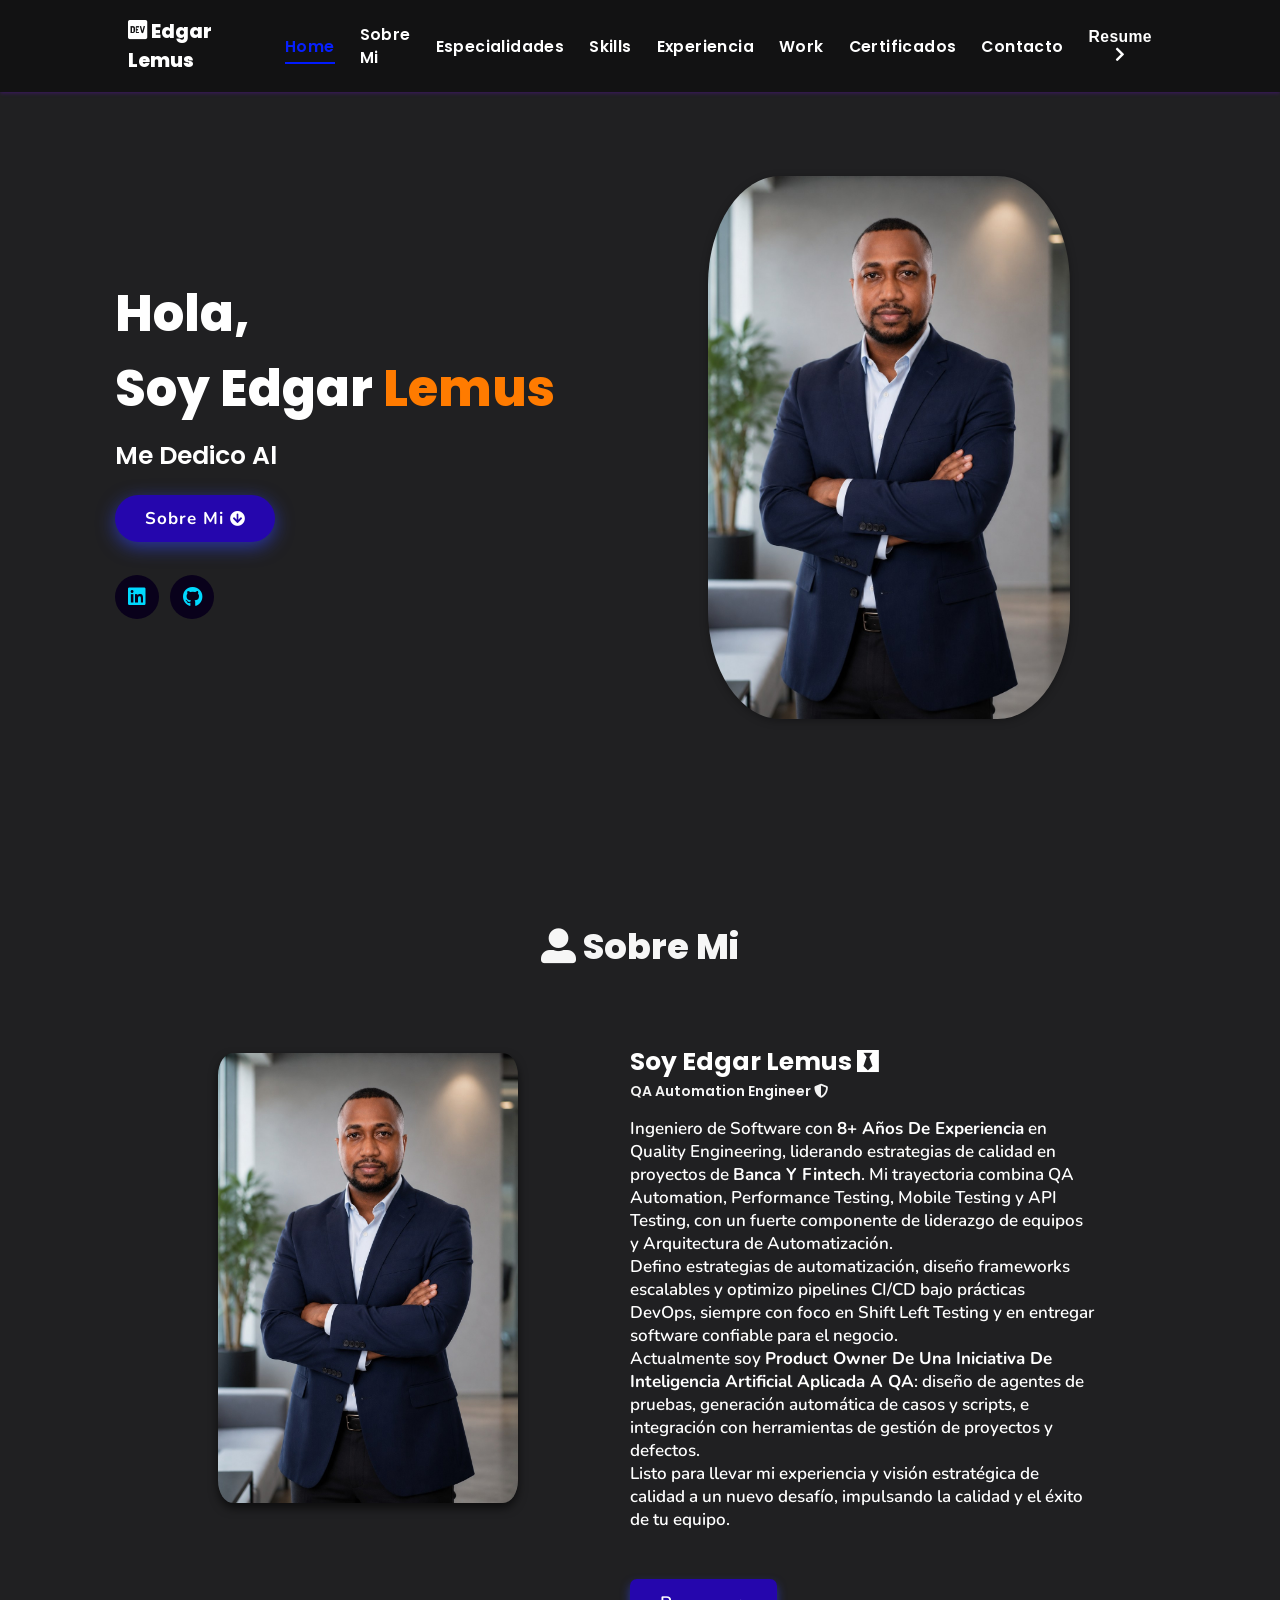
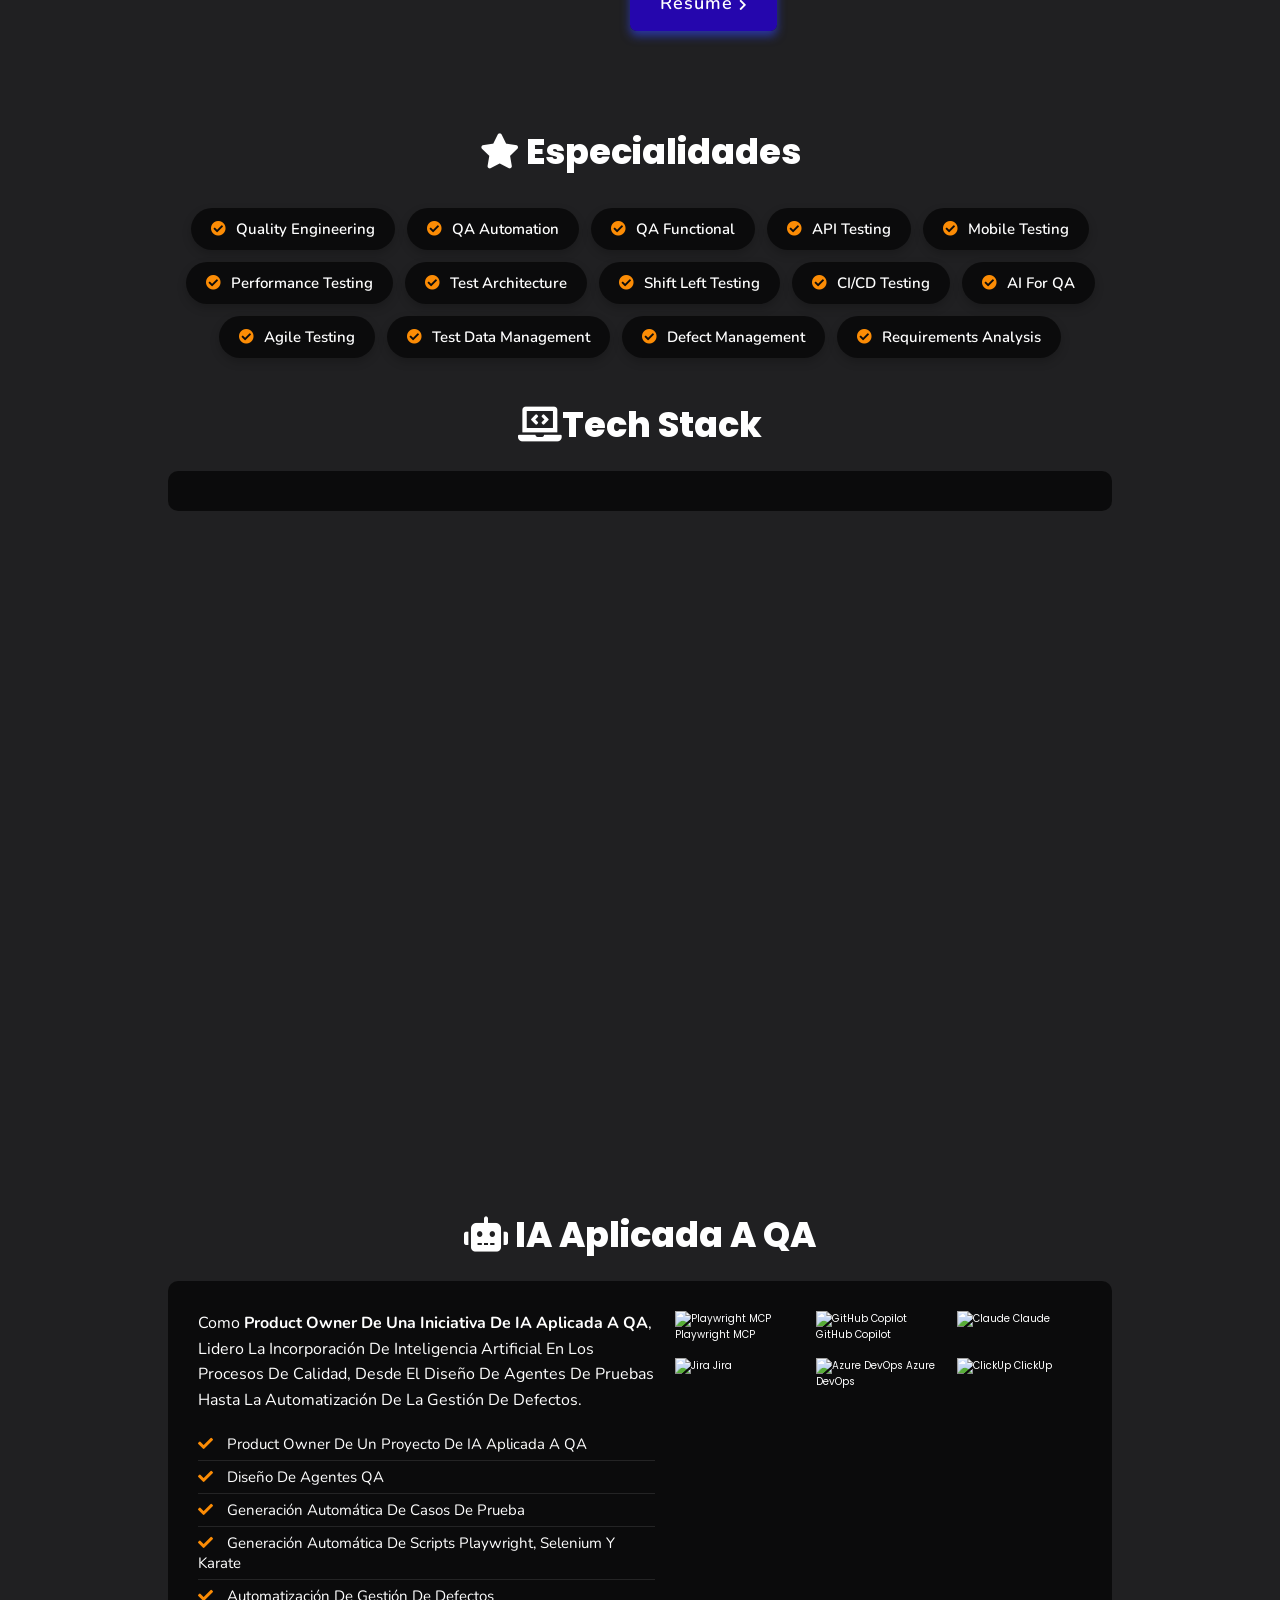
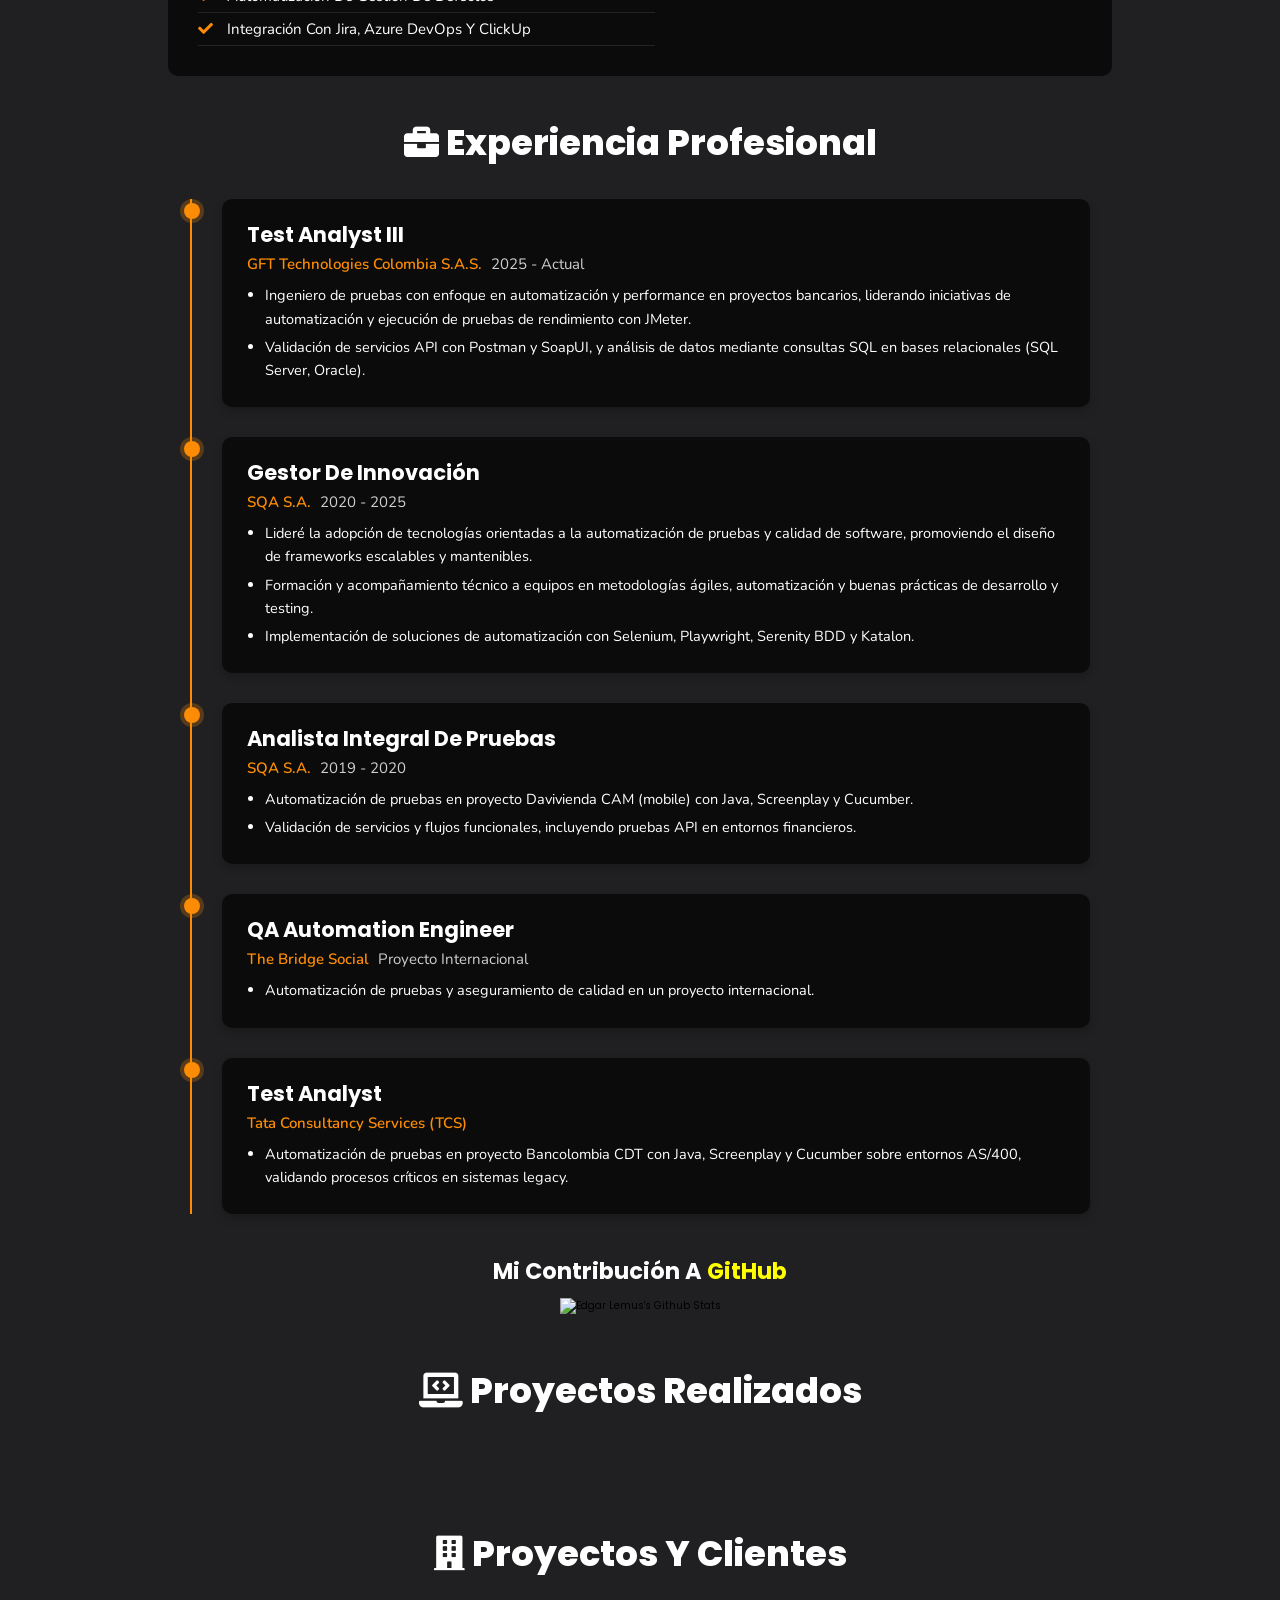
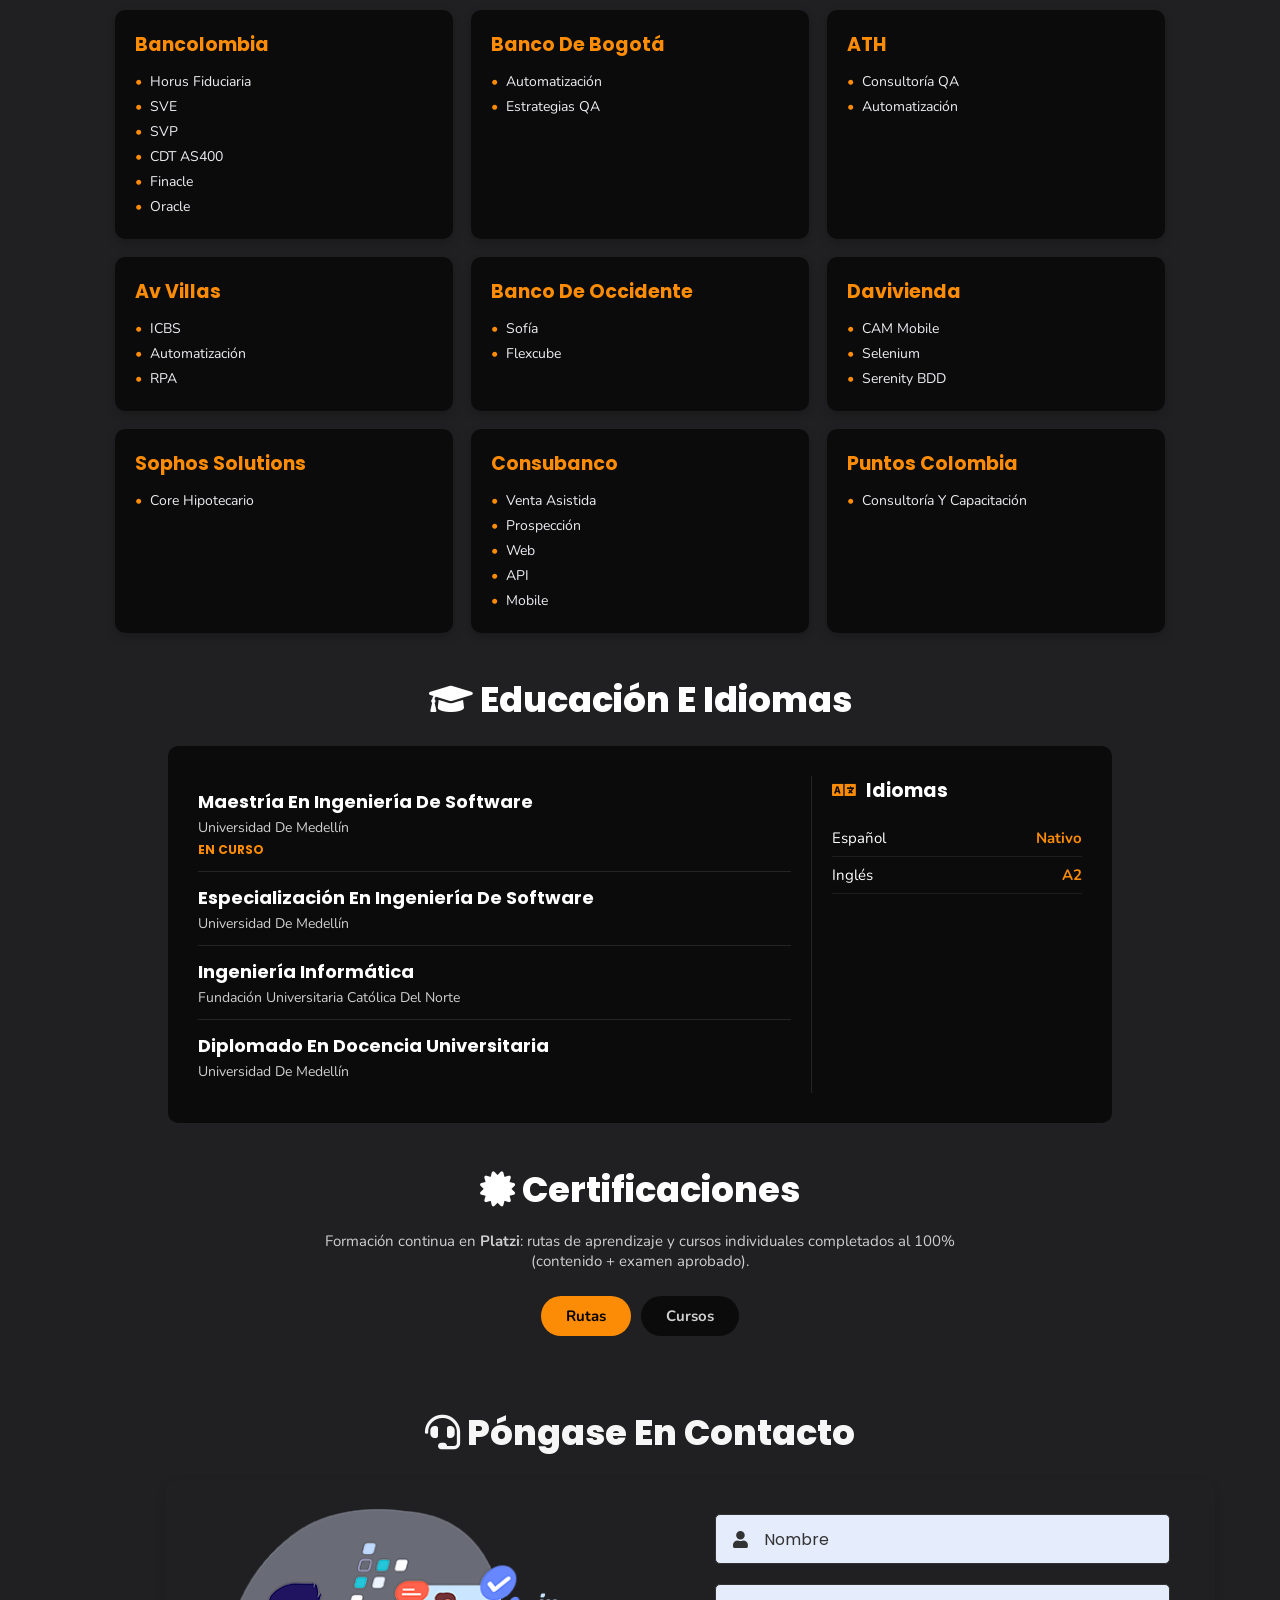
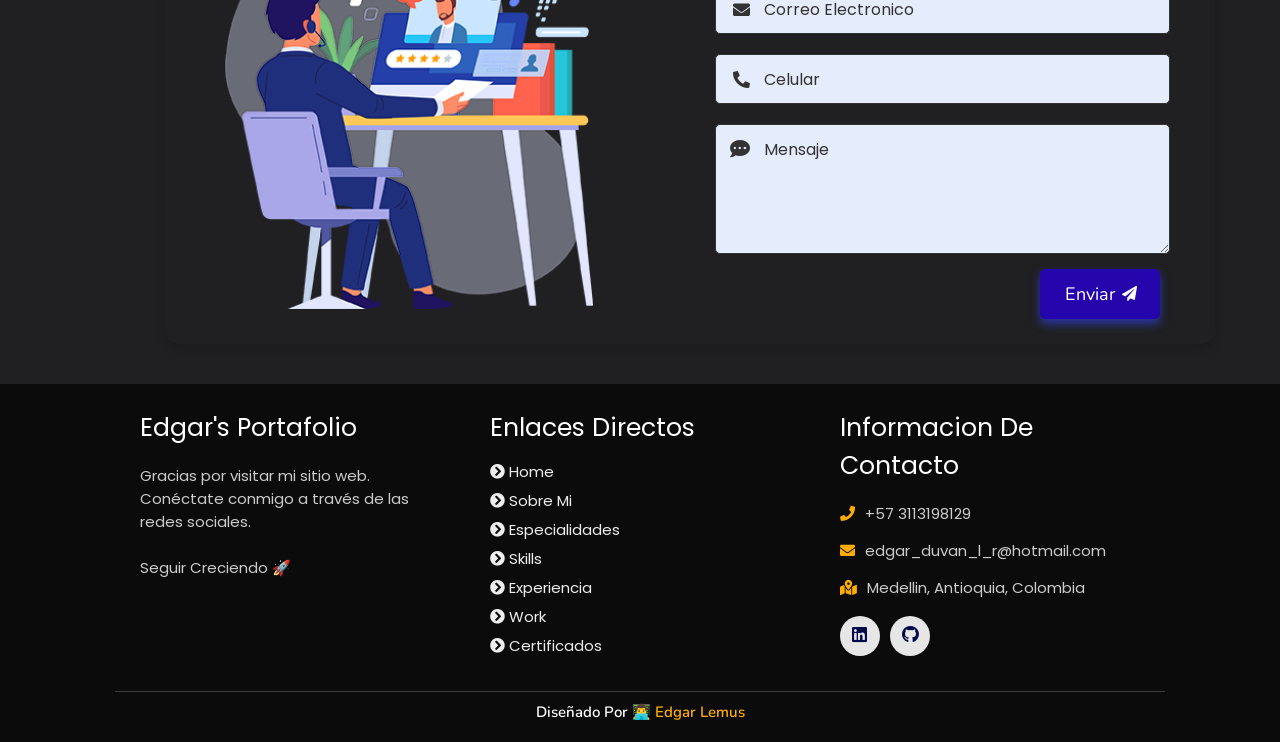
==== commit 6deeac55: "Agregar pestañas Rutas/Cursos en Certificaciones con los 54 certificados de Platzi" ====
--- a/index.html
+++ b/index.html
@@ -465,33 +465,16 @@
   <section class="certificates2" id="certificates">
 
     <h2 class="heading"><i class="fas fa-certificate"></i> Certificaciones</h2>
-    <p class="certificates-intro">Formación continua en <strong>Platzi</strong>, con rutas de aprendizaje
-      completadas al 100% (contenido + examen final aprobado).</p>
-
-    <div class="certificates-container">
-
-      <a class="certificate-card" target="_blank" rel="noopener"
-        href="https://platzi.com/p/edgar_duvan_l_r/ruta/30082-ruta/diploma/detalle/">
-        <i class="fas fa-award"></i>
-        <h3>Fundamentos de Data Science y AI</h3>
-        <span>Ruta Platzi · Examen final 20/20</span>
-      </a>
-
-      <a class="certificate-card" target="_blank" rel="noopener"
-        href="https://platzi.com/p/edgar_duvan_l_r/ruta/30080-ruta/diploma/detalle/">
-        <i class="fas fa-award"></i>
-        <h3>Arquitecturas Web Modernas y Escalabilidad</h3>
-        <span>Ruta Platzi · Examen final 20/20</span>
-      </a>
-
-      <a class="certificate-card" target="_blank" rel="noopener"
-        href="https://platzi.com/p/edgar_duvan_l_r/ruta/30081-ruta/diploma/detalle/">
-        <i class="fas fa-award"></i>
-        <h3>DevOps y Cloud para Desarrolladores Web</h3>
-        <span>Ruta Platzi · Examen final 20/20</span>
-      </a>
-
-    </div>
+    <p class="certificates-intro">Formación continua en <strong>Platzi</strong>: rutas de aprendizaje y cursos
+      individuales completados al 100% (contenido + examen aprobado).</p>
+
+    <div class="certificates-tabs">
+      <button class="cert-tab active" data-tab="rutas">Rutas</button>
+      <button class="cert-tab" data-tab="cursos">Cursos</button>
+    </div>
+
+    <div class="certificates-container" id="certificatesRutas"></div>
+    <div class="certificates-container" id="certificatesCursos" hidden></div>
 
   </section>
   <!-- certificates section ends -->
--- a/Assets/css/style.css
+++ b/Assets/css/style.css
@@ -1566,6 +1566,30 @@
   margin: 1.5rem auto 0;
   text-transform: none;
 }
+.certificates-tabs {
+  display: flex;
+  justify-content: center;
+  gap: 1rem;
+  margin: 2.5rem 0 0;
+}
+.cert-tab {
+  background: rgba(0, 0, 0, 0.652);
+  color: #cfcfcf;
+  font-size: 1.5rem;
+  font-weight: 700;
+  font-family: "Nunito", sans-serif;
+  padding: 1rem 2.5rem;
+  border-radius: 5rem;
+  cursor: pointer;
+  transition: 0.2s;
+}
+.cert-tab:hover {
+  color: #fff;
+}
+.cert-tab.active {
+  background: #fc8c05;
+  color: #000;
+}
 .certificates-container {
   display: grid;
   grid-template-columns: repeat(3, 1fr);
@@ -1573,6 +1597,9 @@
   max-width: 110rem;
   margin: 3rem auto 0;
 }
+.certificates-container[hidden] {
+  display: none;
+}
 .certificate-card {
   display: block;
   background: rgba(0, 0, 0, 0.652);
